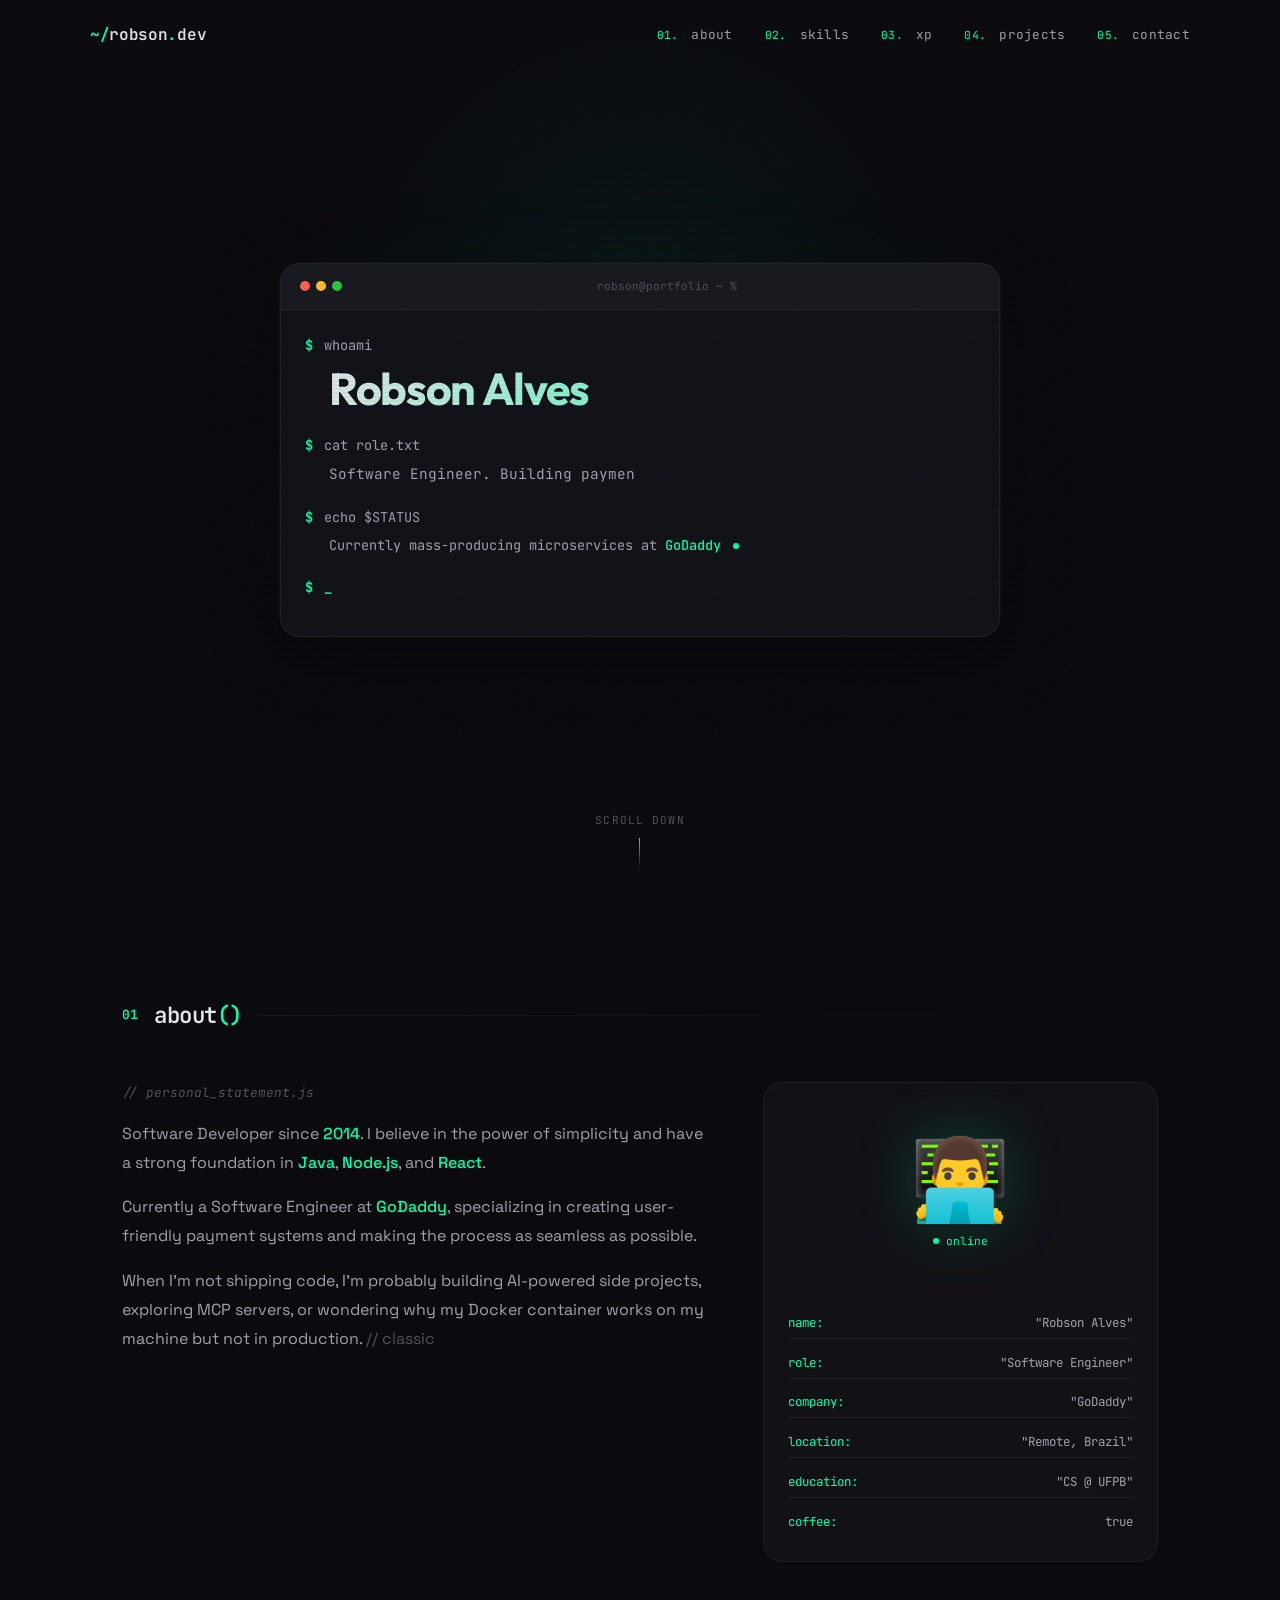
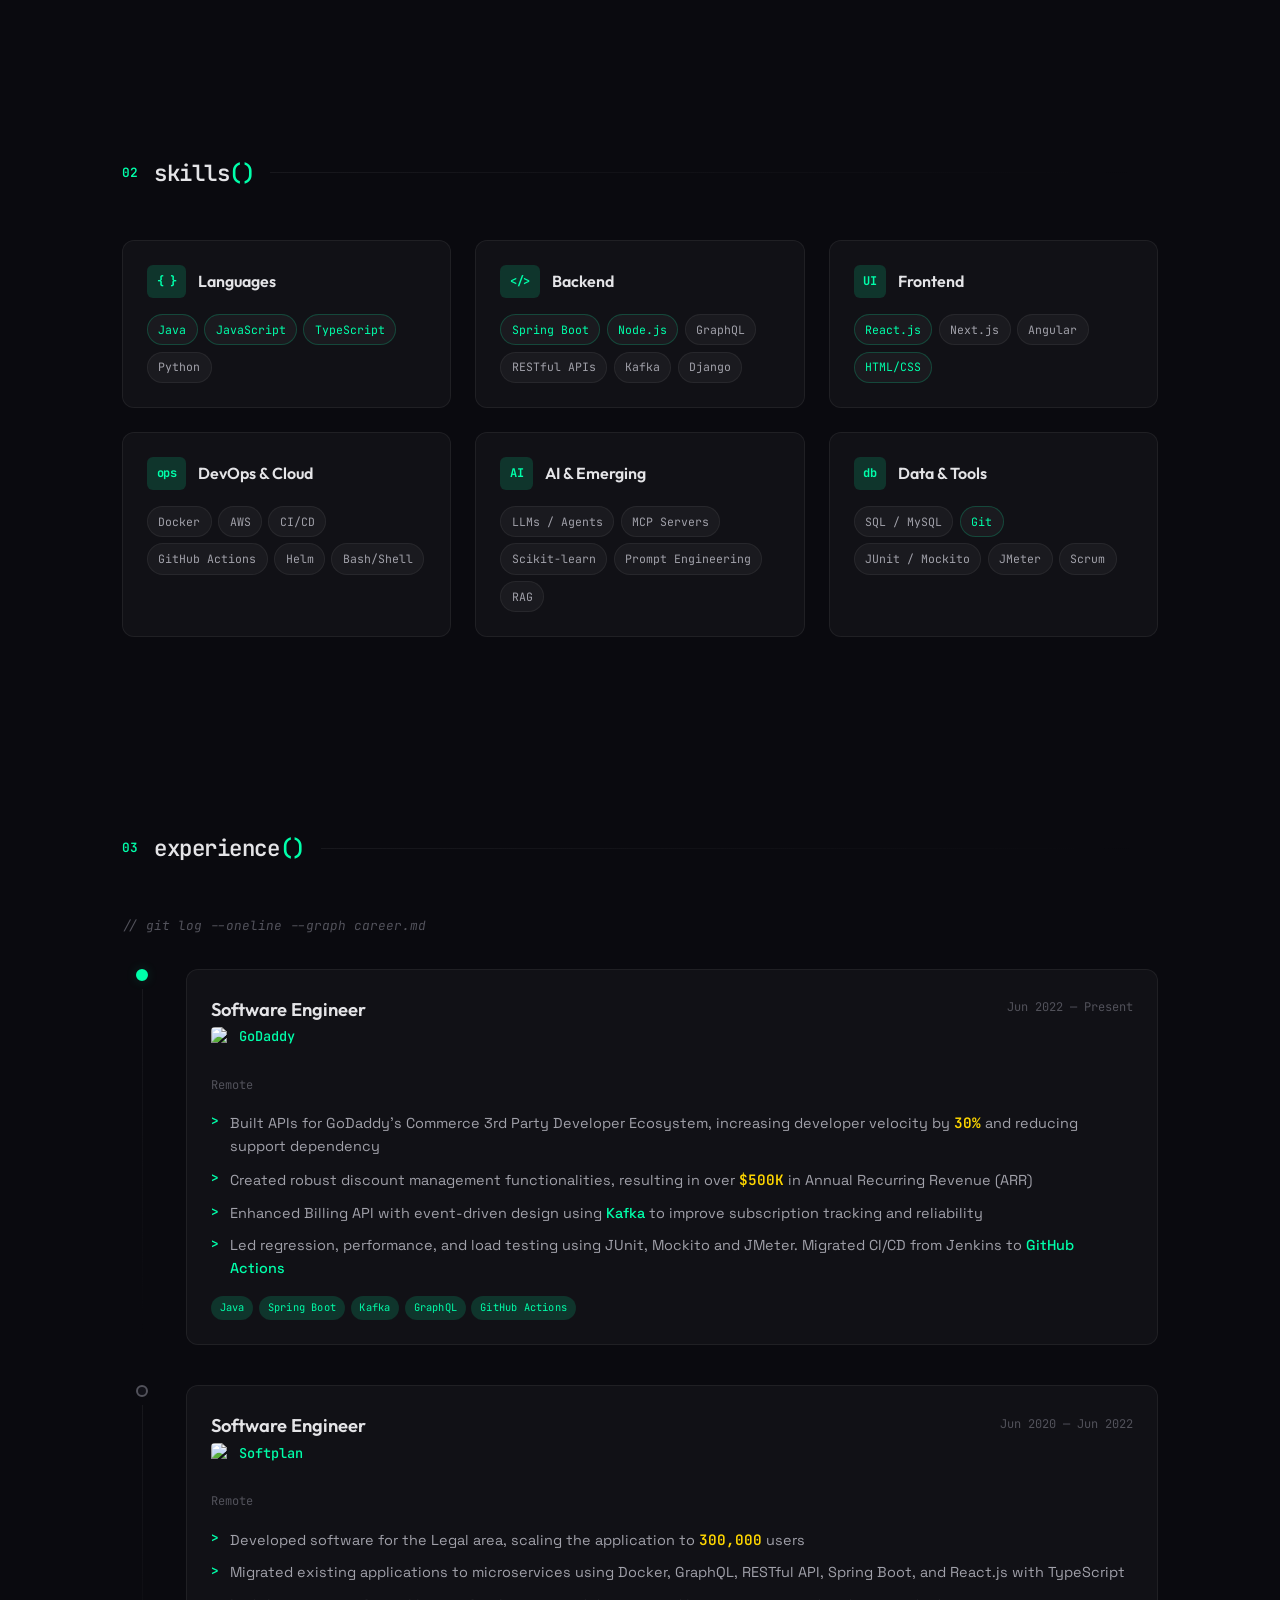
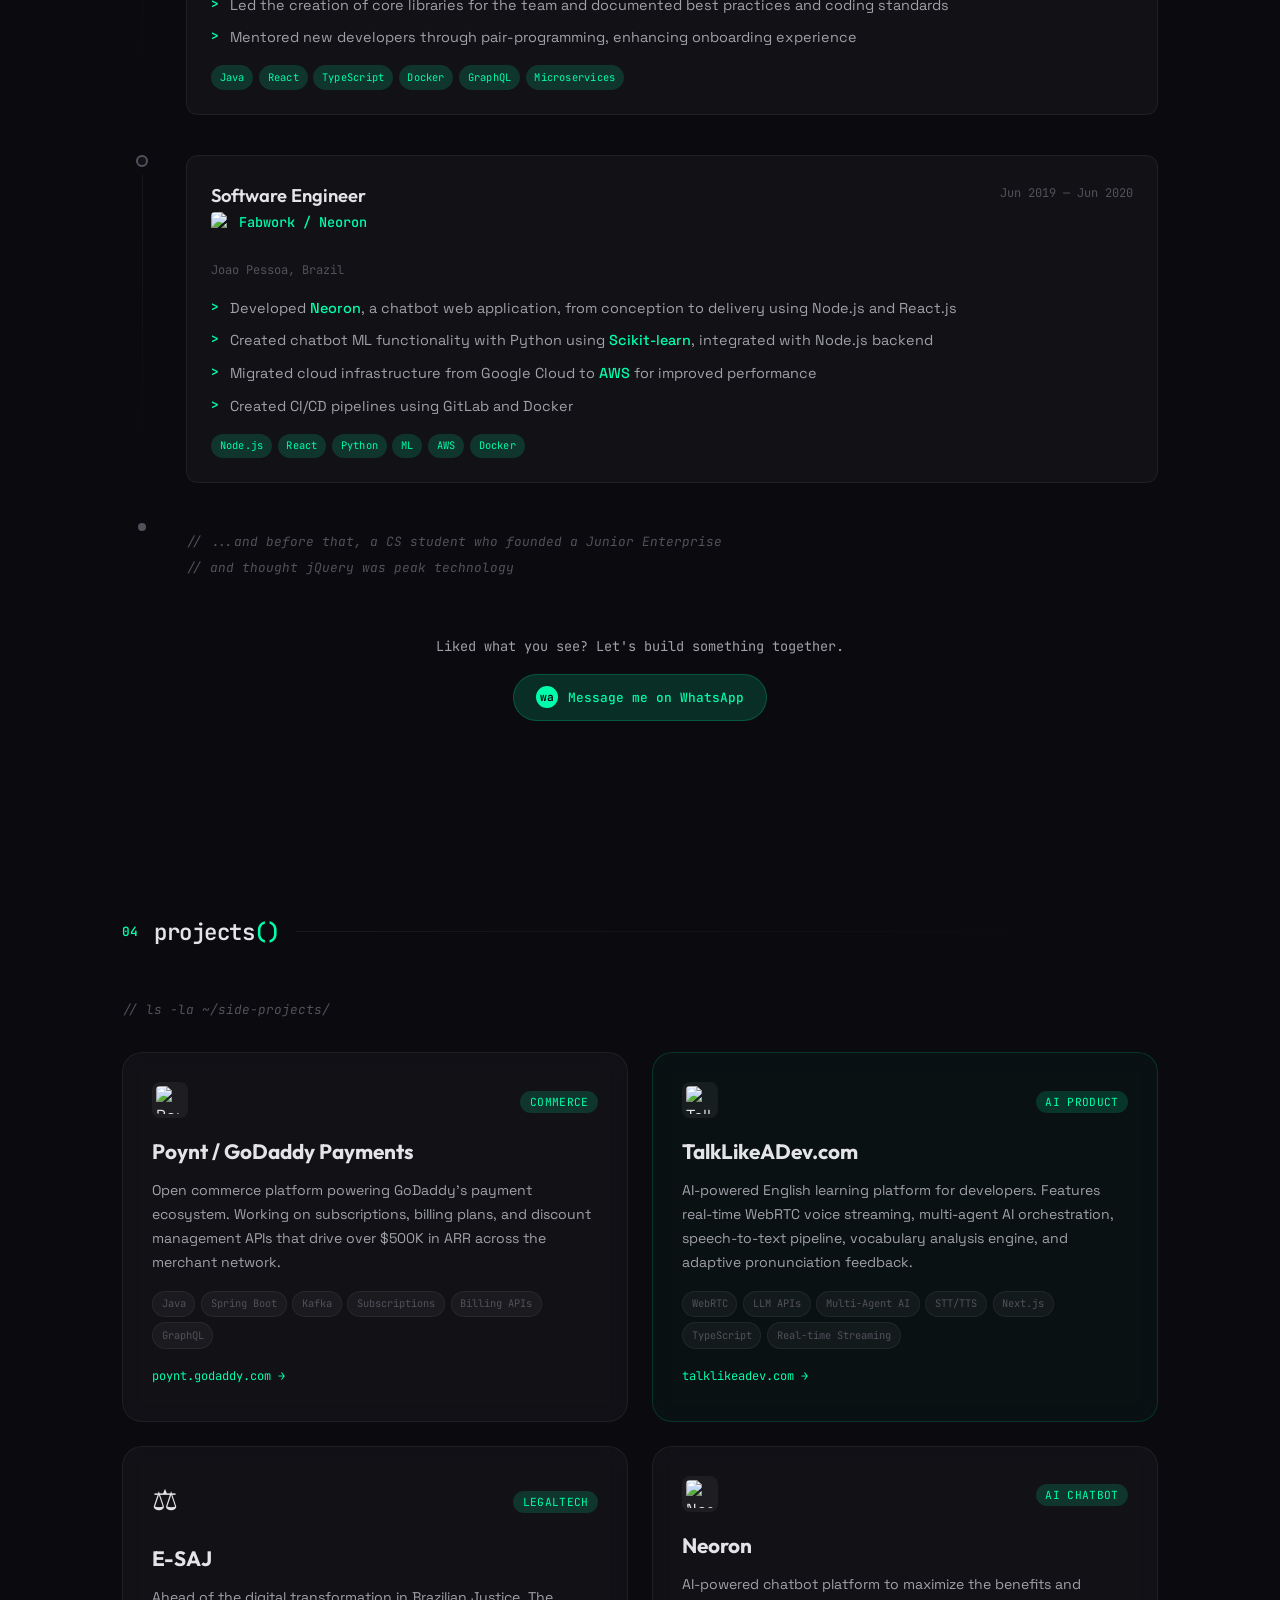
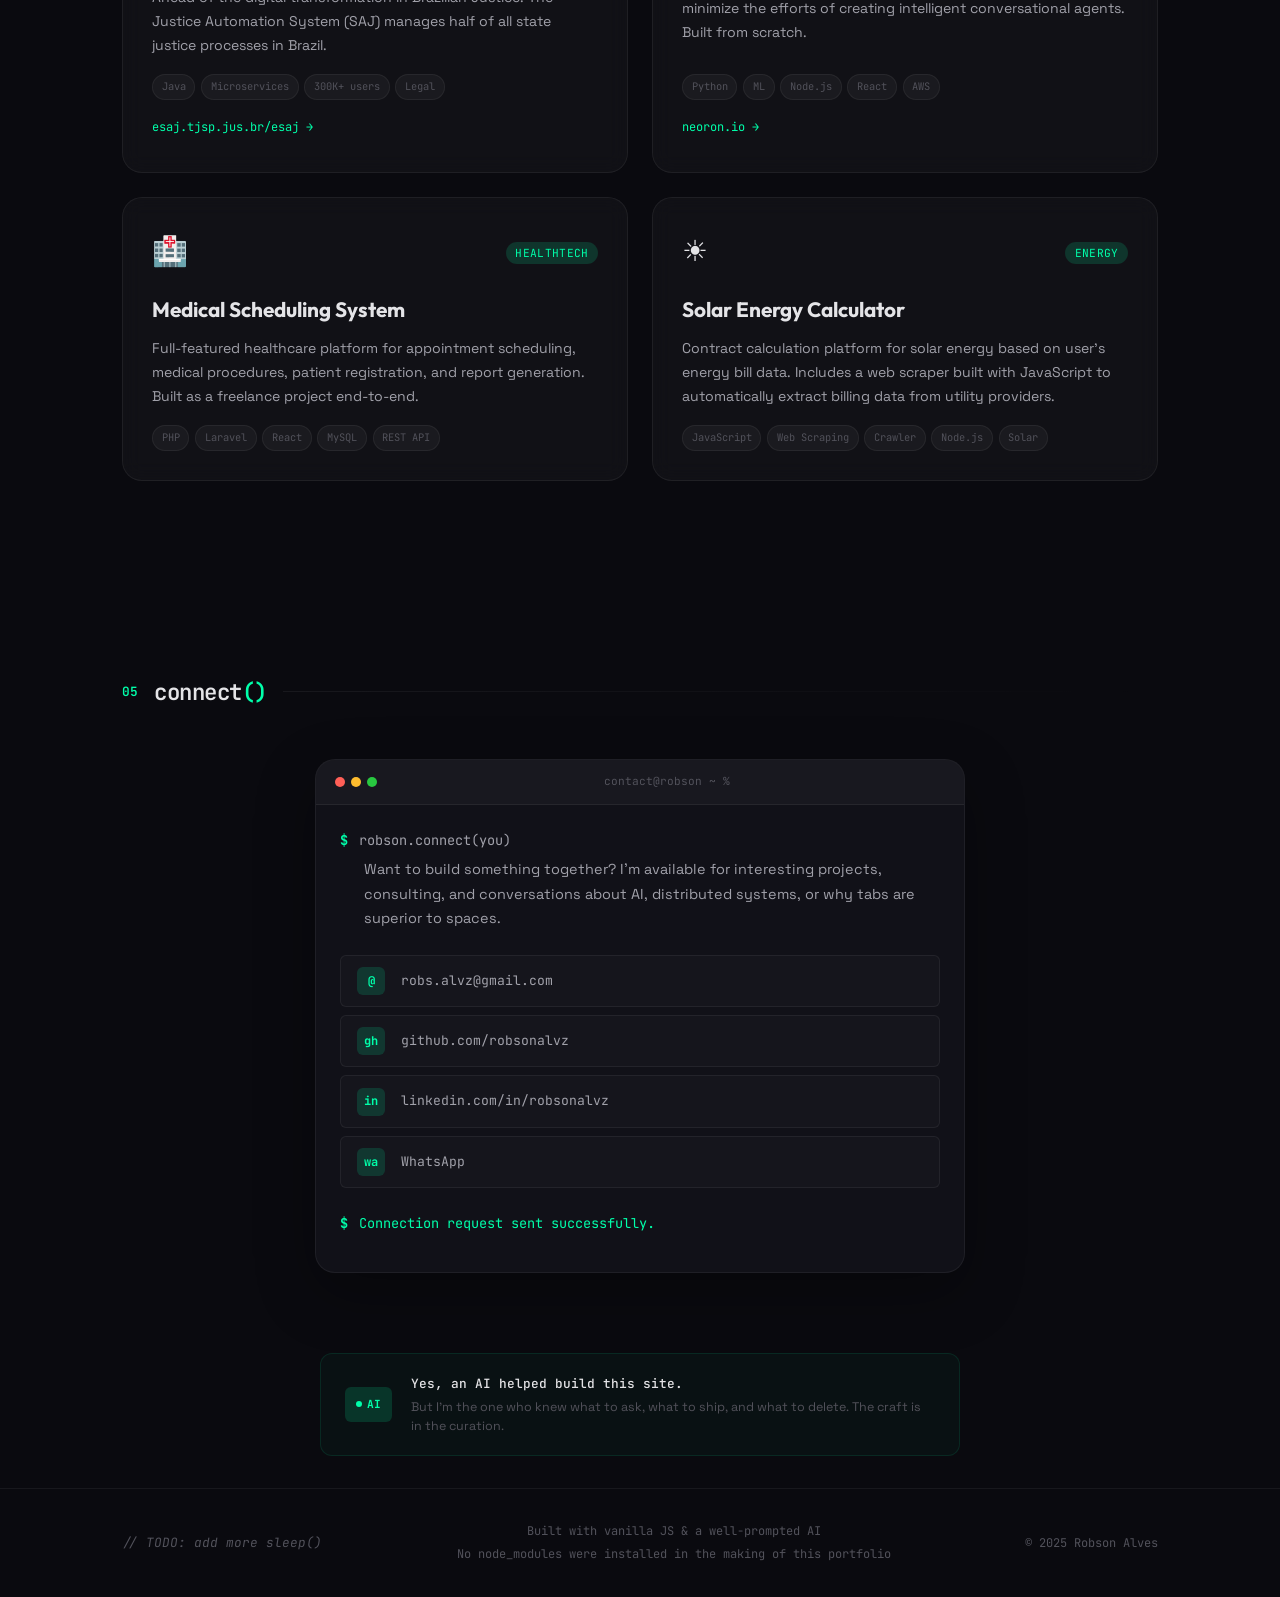
==== index.html @ 3c5d2b81 "upgrade resume" ====
<!DOCTYPE html>
<html lang="en">
<head>
    <meta charset="UTF-8">
    <meta name="viewport" content="width=device-width, initial-scale=1.0">
    <title>Robson Alves — Software Engineer</title>
    <meta name="description" content="Software Engineer at GoDaddy. Building payment systems, breaking monoliths, and mass-producing microservices since 2014.">
    <link rel="shortcut icon" href="images/favico/apple-icon-180x180.png">
    <link rel="preconnect" href="https://fonts.googleapis.com">
    <link rel="preconnect" href="https://fonts.gstatic.com" crossorigin>
    <link href="https://fonts.googleapis.com/css2?family=JetBrains+Mono:wght@300;400;500;600;700&family=Space+Grotesk:wght@300;400;500;600;700&family=Outfit:wght@300;400;500;600;700&display=swap" rel="stylesheet">
    <link rel="stylesheet" href="css/style.css">
</head>
<body>
    <!-- Scanline overlay -->
    <div class="scanline"></div>

    <!-- Noise texture -->
    <div class="noise"></div>

    <!-- Navigation -->
    <nav class="nav" id="nav">
        <div class="nav-inner">
            <a href="#" class="nav-logo">
                <span class="prompt">~/</span>robson<span class="accent">.</span>dev
            </a>
            <div class="nav-links">
                <a href="#about" class="nav-link scroll-to"><span class="prompt">01.</span> about</a>
                <a href="#skills" class="nav-link scroll-to"><span class="prompt">02.</span> skills</a>
                <a href="#experience" class="nav-link scroll-to"><span class="prompt">03.</span> xp</a>
                <a href="#projects" class="nav-link scroll-to"><span class="prompt">04.</span> projects</a>
                <a href="#contact" class="nav-link scroll-to"><span class="prompt">05.</span> contact</a>
            </div>
            <button class="nav-toggle" id="navToggle" aria-label="Toggle menu">
                <span></span><span></span><span></span>
            </button>
        </div>
    </nav>

    <!-- Mobile menu -->
    <div class="mobile-menu" id="mobileMenu">
        <a href="#about" class="mobile-link scroll-to"><span class="prompt">01.</span> about</a>
        <a href="#skills" class="mobile-link scroll-to"><span class="prompt">02.</span> skills</a>
        <a href="#experience" class="mobile-link scroll-to"><span class="prompt">03.</span> xp</a>
        <a href="#projects" class="mobile-link scroll-to"><span class="prompt">04.</span> projects</a>
        <a href="#contact" class="mobile-link scroll-to"><span class="prompt">05.</span> contact</a>
    </div>

    <!-- Hero Section -->
    <section class="hero" id="hero">
        <div class="hero-terminal">
            <div class="terminal-bar">
                <div class="terminal-dots">
                    <span class="dot red"></span>
                    <span class="dot yellow"></span>
                    <span class="dot green"></span>
                </div>
                <span class="terminal-title">robson@portfolio ~ %</span>
            </div>
            <div class="terminal-body">
                <div class="terminal-line">
                    <span class="prompt-symbol">$</span>
                    <span class="command">whoami</span>
                </div>
                <div class="terminal-output hero-name">
                    <h1>Robson Alves</h1>
                </div>
                <div class="terminal-line">
                    <span class="prompt-symbol">$</span>
                    <span class="command">cat role.txt</span>
                </div>
                <div class="terminal-output">
                    <p class="hero-role" id="typingTarget"></p>
                </div>
                <div class="terminal-line fade-in-delayed">
                    <span class="prompt-symbol">$</span>
                    <span class="command">echo $STATUS</span>
                </div>
                <div class="terminal-output fade-in-delayed-2">
                    <p class="hero-status">Currently mass-producing microservices at <span class="highlight">GoDaddy</span> <span class="blink-dot"></span></p>
                </div>
                <div class="terminal-line fade-in-delayed-3">
                    <span class="prompt-symbol">$</span>
                    <span class="cursor" id="cursor">_</span>
                </div>
            </div>
        </div>
        <div class="hero-scroll">
            <span>scroll down</span>
            <div class="scroll-arrow"></div>
        </div>
    </section>

    <!-- About Section -->
    <section class="section" id="about">
        <div class="container">
            <div class="section-header reveal">
                <span class="section-number">01</span>
                <h2 class="section-title">about<span class="accent">()</span></h2>
                <div class="section-line"></div>
            </div>
            <div class="about-grid">
                <div class="about-text reveal">
                    <div class="code-comment">// personal_statement.js</div>
                    <p>
                        Software Developer since <span class="highlight">2014</span>. I believe in the power of simplicity
                        and have a strong foundation in <span class="highlight">Java</span>, <span class="highlight">Node.js</span>,
                        and <span class="highlight">React</span>.
                    </p>
                    <p>
                        Currently a Software Engineer at <span class="highlight">GoDaddy</span>, specializing in creating
                        user-friendly payment systems and making the process as seamless as possible.
                    </p>
                    <p>
                        When I'm not shipping code, I'm probably building AI-powered side projects,
                        exploring MCP servers, or wondering why my Docker container works on my machine
                        but not in production. <span class="muted">// classic</span>
                    </p>
                </div>
                <div class="about-card reveal">
                    <div class="card-glass">
                        <div class="about-avatar">
                            <span class="avatar-emoji">&#x1F468;&#x200D;&#x1F4BB;</span>
                            <span class="avatar-status">online</span>
                        </div>
                        <div class="about-info">
                            <div class="info-row">
                                <span class="info-key">name:</span>
                                <span class="info-value">"Robson Alves"</span>
                            </div>
                            <div class="info-row">
                                <span class="info-key">role:</span>
                                <span class="info-value">"Software Engineer"</span>
                            </div>
                            <div class="info-row">
                                <span class="info-key">company:</span>
                                <span class="info-value">"GoDaddy"</span>
                            </div>
                            <div class="info-row">
                                <span class="info-key">location:</span>
                                <span class="info-value">"Remote, Brazil"</span>
                            </div>
                            <div class="info-row">
                                <span class="info-key">education:</span>
                                <span class="info-value">"CS @ UFPB"</span>
                            </div>
                            <div class="info-row">
                                <span class="info-key">coffee:</span>
                                <span class="info-value">true</span>
                            </div>
                        </div>
                    </div>
                </div>
            </div>
        </div>
    </section>

    <!-- Skills Section -->
    <section class="section" id="skills">
        <div class="container">
            <div class="section-header reveal">
                <span class="section-number">02</span>
                <h2 class="section-title">skills<span class="accent">()</span></h2>
                <div class="section-line"></div>
            </div>
            <div class="skills-grid">
                <div class="skill-category reveal">
                    <div class="skill-category-header">
                        <span class="skill-icon">{ }</span>
                        <h3>Languages</h3>
                    </div>
                    <div class="skill-tags">
                        <span class="skill-tag" data-level="expert">Java</span>
                        <span class="skill-tag" data-level="expert">JavaScript</span>
                        <span class="skill-tag" data-level="expert">TypeScript</span>
                        <span class="skill-tag" data-level="advanced">Python</span>
                    </div>
                </div>
                <div class="skill-category reveal">
                    <div class="skill-category-header">
                        <span class="skill-icon">&lt;/&gt;</span>
                        <h3>Backend</h3>
                    </div>
                    <div class="skill-tags">
                        <span class="skill-tag" data-level="expert">Spring Boot</span>
                        <span class="skill-tag" data-level="expert">Node.js</span>
                        <span class="skill-tag" data-level="advanced">GraphQL</span>
                        <span class="skill-tag" data-level="advanced">RESTful APIs</span>
                        <span class="skill-tag" data-level="advanced">Kafka</span>
                        <span class="skill-tag" data-level="intermediate">Django</span>
                    </div>
                </div>
                <div class="skill-category reveal">
                    <div class="skill-category-header">
                        <span class="skill-icon">UI</span>
                        <h3>Frontend</h3>
                    </div>
                    <div class="skill-tags">
                        <span class="skill-tag" data-level="expert">React.js</span>
                        <span class="skill-tag" data-level="advanced">Next.js</span>
                        <span class="skill-tag" data-level="advanced">Angular</span>
                        <span class="skill-tag" data-level="expert">HTML/CSS</span>
                    </div>
                </div>
                <div class="skill-category reveal">
                    <div class="skill-category-header">
                        <span class="skill-icon">ops</span>
                        <h3>DevOps & Cloud</h3>
                    </div>
                    <div class="skill-tags">
                        <span class="skill-tag" data-level="advanced">Docker</span>
                        <span class="skill-tag" data-level="advanced">AWS</span>
                        <span class="skill-tag" data-level="advanced">CI/CD</span>
                        <span class="skill-tag" data-level="advanced">GitHub Actions</span>
                        <span class="skill-tag" data-level="intermediate">Helm</span>
                        <span class="skill-tag" data-level="advanced">Bash/Shell</span>
                    </div>
                </div>
                <div class="skill-category reveal">
                    <div class="skill-category-header">
                        <span class="skill-icon">AI</span>
                        <h3>AI & Emerging</h3>
                    </div>
                    <div class="skill-tags">
                        <span class="skill-tag" data-level="advanced">LLMs / Agents</span>
                        <span class="skill-tag" data-level="advanced">MCP Servers</span>
                        <span class="skill-tag" data-level="intermediate">Scikit-learn</span>
                        <span class="skill-tag" data-level="advanced">Prompt Engineering</span>
                        <span class="skill-tag" data-level="intermediate">RAG</span>
                    </div>
                </div>
                <div class="skill-category reveal">
                    <div class="skill-category-header">
                        <span class="skill-icon">db</span>
                        <h3>Data & Tools</h3>
                    </div>
                    <div class="skill-tags">
                        <span class="skill-tag" data-level="advanced">SQL / MySQL</span>
                        <span class="skill-tag" data-level="expert">Git</span>
                        <span class="skill-tag" data-level="advanced">JUnit / Mockito</span>
                        <span class="skill-tag" data-level="intermediate">JMeter</span>
                        <span class="skill-tag" data-level="advanced">Scrum</span>
                    </div>
                </div>
            </div>
        </div>
    </section>

    <!-- Experience Section -->
    <section class="section" id="experience">
        <div class="container">
            <div class="section-header reveal">
                <span class="section-number">03</span>
                <h2 class="section-title">experience<span class="accent">()</span></h2>
                <div class="section-line"></div>
            </div>
            <div class="code-comment reveal" style="margin-bottom: 2rem;">// git log --oneline --graph career.md</div>

            <div class="timeline">
                <!-- GoDaddy -->
                <div class="timeline-item reveal">
                    <div class="timeline-marker">
                        <div class="timeline-dot active"></div>
                        <div class="timeline-line"></div>
                    </div>
                    <div class="timeline-content">
                        <div class="timeline-header">
                            <div>
                                <h3 class="timeline-role">Software Engineer</h3>
                                <a href="https://www.godaddy.com" target="_blank" rel="noopener" class="timeline-company-link">
                                    <img src="https://www.google.com/s2/favicons?domain=godaddy.com&sz=32" alt="GoDaddy" class="company-logo">
                                    <span class="timeline-company">GoDaddy</span>
                                </a>
                            </div>
                            <span class="timeline-date">Jun 2022 — Present</span>
                        </div>
                        <span class="timeline-location">Remote</span>
                        <ul class="timeline-details">
                            <li>Built APIs for GoDaddy's Commerce 3rd Party Developer Ecosystem, increasing developer velocity by <span class="metric">30%</span> and reducing support dependency</li>
                            <li>Created robust discount management functionalities, resulting in over <span class="metric">$500K</span> in Annual Recurring Revenue (ARR)</li>
                            <li>Enhanced Billing API with event-driven design using <span class="highlight">Kafka</span> to improve subscription tracking and reliability</li>
                            <li>Led regression, performance, and load testing using JUnit, Mockito and JMeter. Migrated CI/CD from Jenkins to <span class="highlight">GitHub Actions</span></li>
                        </ul>
                        <div class="timeline-tags">
                            <span>Java</span><span>Spring Boot</span><span>Kafka</span><span>GraphQL</span><span>GitHub Actions</span>
                        </div>
                    </div>
                </div>

                <!-- Softplan -->
                <div class="timeline-item reveal">
                    <div class="timeline-marker">
                        <div class="timeline-dot"></div>
                        <div class="timeline-line"></div>
                    </div>
                    <div class="timeline-content">
                        <div class="timeline-header">
                            <div>
                                <h3 class="timeline-role">Software Engineer</h3>
                                <a href="https://www.softplan.com.br" target="_blank" rel="noopener" class="timeline-company-link">
                                    <img src="https://www.google.com/s2/favicons?domain=softplan.com.br&sz=32" alt="Softplan" class="company-logo">
                                    <span class="timeline-company">Softplan</span>
                                </a>
                            </div>
                            <span class="timeline-date">Jun 2020 — Jun 2022</span>
                        </div>
                        <span class="timeline-location">Remote</span>
                        <ul class="timeline-details">
                            <li>Developed software for the Legal area, scaling the application to <span class="metric">300,000</span> users</li>
                            <li>Migrated existing applications to microservices using Docker, GraphQL, RESTful API, Spring Boot, and React.js with TypeScript</li>
                            <li>Led the creation of core libraries for the team and documented best practices and coding standards</li>
                            <li>Mentored new developers through pair-programming, enhancing onboarding experience</li>
                        </ul>
                        <div class="timeline-tags">
                            <span>Java</span><span>React</span><span>TypeScript</span><span>Docker</span><span>GraphQL</span><span>Microservices</span>
                        </div>
                    </div>
                </div>

                <!-- Neoron -->
                <div class="timeline-item reveal">
                    <div class="timeline-marker">
                        <div class="timeline-dot"></div>
                        <div class="timeline-line"></div>
                    </div>
                    <div class="timeline-content">
                        <div class="timeline-header">
                            <div>
                                <h3 class="timeline-role">Software Engineer</h3>
                                <a href="https://neoron.io" target="_blank" rel="noopener" class="timeline-company-link">
                                    <img src="https://www.google.com/s2/favicons?domain=neoron.io&sz=32" alt="Neoron" class="company-logo">
                                    <span class="timeline-company">Fabwork / Neoron</span>
                                </a>
                            </div>
                            <span class="timeline-date">Jun 2019 — Jun 2020</span>
                        </div>
                        <span class="timeline-location">Joao Pessoa, Brazil</span>
                        <ul class="timeline-details">
                            <li>Developed <span class="highlight">Neoron</span>, a chatbot web application, from conception to delivery using Node.js and React.js</li>
                            <li>Created chatbot ML functionality with Python using <span class="highlight">Scikit-learn</span>, integrated with Node.js backend</li>
                            <li>Migrated cloud infrastructure from Google Cloud to <span class="highlight">AWS</span> for improved performance</li>
                            <li>Created CI/CD pipelines using GitLab and Docker</li>
                        </ul>
                        <div class="timeline-tags">
                            <span>Node.js</span><span>React</span><span>Python</span><span>ML</span><span>AWS</span><span>Docker</span>
                        </div>
                    </div>
                </div>

                <!-- End of log -->
                <div class="timeline-item reveal">
                    <div class="timeline-marker">
                        <div class="timeline-dot end"></div>
                    </div>
                    <div class="timeline-content timeline-end">
                        <span class="code-comment">// ...and before that, a CS student who founded a Junior Enterprise</span>
                        <span class="code-comment">// and thought jQuery was peak technology</span>
                    </div>
                </div>
            </div>

            <div class="experience-cta reveal">
                <p>Liked what you see? Let's build something together.</p>
                <a href="https://api.whatsapp.com/send?phone=5574999545622" target="_blank" rel="noopener" class="cta-button">
                    <span class="cta-icon">wa</span>
                    Message me on WhatsApp
                </a>
            </div>
        </div>
    </section>

    <!-- Projects Section -->
    <section class="section" id="projects">
        <div class="container">
            <div class="section-header reveal">
                <span class="section-number">04</span>
                <h2 class="section-title">projects<span class="accent">()</span></h2>
                <div class="section-line"></div>
            </div>
            <div class="code-comment reveal" style="margin-bottom: 2rem;">// ls -la ~/side-projects/</div>

            <div class="projects-grid">
                <div class="project-card reveal">
                    <div class="card-glass">
                        <div class="project-header">
                            <img src="https://www.google.com/s2/favicons?domain=godaddy.com&sz=64" alt="Poynt" class="project-logo">
                            <div class="project-links">
                                <span class="project-type">Commerce</span>
                            </div>
                        </div>
                        <h3 class="project-name">Poynt / GoDaddy Payments</h3>
                        <p class="project-desc">Open commerce platform powering GoDaddy's payment ecosystem. Working on subscriptions, billing plans, and discount management APIs that drive over $500K in ARR across the merchant network.</p>
                        <div class="project-tags">
                            <span>Java</span><span>Spring Boot</span><span>Kafka</span><span>Subscriptions</span><span>Billing APIs</span><span>GraphQL</span>
                        </div>
                        <a href="https://poynt.godaddy.com" target="_blank" rel="noopener" class="project-link-ext">poynt.godaddy.com &rarr;</a>
                    </div>
                </div>

                <div class="project-card featured reveal">
                    <div class="card-glass">
                        <div class="project-header">
                            <img src="https://www.google.com/s2/favicons?domain=talklikeadev.com&sz=64" alt="TalkLikeADev" class="project-logo">
                            <div class="project-links">
                                <span class="project-type">AI Product</span>
                            </div>
                        </div>
                        <h3 class="project-name">TalkLikeADev.com</h3>
                        <p class="project-desc">AI-powered English learning platform for developers. Features real-time WebRTC voice streaming, multi-agent AI orchestration, speech-to-text pipeline, vocabulary analysis engine, and adaptive pronunciation feedback.</p>
                        <div class="project-tags">
                            <span>WebRTC</span><span>LLM APIs</span><span>Multi-Agent AI</span><span>STT/TTS</span><span>Next.js</span><span>TypeScript</span><span>Real-time Streaming</span>
                        </div>
                        <a href="https://talklikeadev.com" target="_blank" rel="noopener" class="project-link-ext">talklikeadev.com &rarr;</a>
                    </div>
                </div>

                <div class="project-card reveal">
                    <div class="card-glass">
                        <div class="project-header">
                            <span class="project-icon">&#x2696;</span>
                            <div class="project-links">
                                <span class="project-type">LegalTech</span>
                            </div>
                        </div>
                        <h3 class="project-name">E-SAJ</h3>
                        <p class="project-desc">Ahead of the digital transformation in Brazilian Justice. The Justice Automation System (SAJ) manages half of all state justice processes in Brazil.</p>
                        <div class="project-tags">
                            <span>Java</span><span>Microservices</span><span>300K+ users</span><span>Legal</span>
                        </div>
                        <a href="https://esaj.tjsp.jus.br/esaj" target="_blank" rel="noopener" class="project-link-ext">esaj.tjsp.jus.br/esaj &rarr;</a>
                    </div>
                </div>

                <div class="project-card reveal">
                    <div class="card-glass">
                        <div class="project-header">
                            <img src="https://www.google.com/s2/favicons?domain=neoron.io&sz=64" alt="Neoron" class="project-logo">
                            <div class="project-links">
                                <span class="project-type">AI Chatbot</span>
                            </div>
                        </div>
                        <h3 class="project-name">Neoron</h3>
                        <p class="project-desc">AI-powered chatbot platform to maximize the benefits and minimize the efforts of creating intelligent conversational agents. Built from scratch.</p>
                        <div class="project-tags">
                            <span>Python</span><span>ML</span><span>Node.js</span><span>React</span><span>AWS</span>
                        </div>
                        <a href="https://neoron.io" target="_blank" rel="noopener" class="project-link-ext">neoron.io &rarr;</a>
                    </div>
                </div>

                <div class="project-card reveal">
                    <div class="card-glass">
                        <div class="project-header">
                            <span class="project-icon">&#x1F3E5;</span>
                            <div class="project-links">
                                <span class="project-type">HealthTech</span>
                            </div>
                        </div>
                        <h3 class="project-name">Medical Scheduling System</h3>
                        <p class="project-desc">Full-featured healthcare platform for appointment scheduling, medical procedures, patient registration, and report generation. Built as a freelance project end-to-end.</p>
                        <div class="project-tags">
                            <span>PHP</span><span>Laravel</span><span>React</span><span>MySQL</span><span>REST API</span>
                        </div>
                    </div>
                </div>

                <div class="project-card reveal">
                    <div class="card-glass">
                        <div class="project-header">
                            <span class="project-icon">&#x2600;</span>
                            <div class="project-links">
                                <span class="project-type">Energy</span>
                            </div>
                        </div>
                        <h3 class="project-name">Solar Energy Calculator</h3>
                        <p class="project-desc">Contract calculation platform for solar energy based on user's energy bill data. Includes a web scraper built with JavaScript to automatically extract billing data from utility providers.</p>
                        <div class="project-tags">
                            <span>JavaScript</span><span>Web Scraping</span><span>Crawler</span><span>Node.js</span><span>Solar</span>
                        </div>
                    </div>
                </div>
            </div>
        </div>
    </section>

    <!-- Contact Section -->
    <section class="section section-contact" id="contact">
        <div class="container">
            <div class="section-header reveal">
                <span class="section-number">05</span>
                <h2 class="section-title">connect<span class="accent">()</span></h2>
                <div class="section-line"></div>
            </div>
            <div class="contact-terminal reveal">
                <div class="terminal-bar">
                    <div class="terminal-dots">
                        <span class="dot red"></span>
                        <span class="dot yellow"></span>
                        <span class="dot green"></span>
                    </div>
                    <span class="terminal-title">contact@robson ~ %</span>
                </div>
                <div class="terminal-body contact-body">
                    <div class="terminal-line">
                        <span class="prompt-symbol">$</span>
                        <span class="command">robson.connect(you)</span>
                    </div>
                    <div class="terminal-output">
                        <p class="contact-intro">Want to build something together? I'm available for interesting projects, consulting, and conversations about AI, distributed systems, or why tabs are superior to spaces.</p>
                    </div>
                    <div class="contact-links">
                        <a href="mailto:robs.alvz@gmail.com" class="contact-link">
                            <span class="contact-link-icon">@</span>
                            <span class="contact-link-label">robs.alvz@gmail.com</span>
                        </a>
                        <a href="https://github.com/robsonalvz" target="_blank" rel="noopener" class="contact-link">
                            <span class="contact-link-icon">gh</span>
                            <span class="contact-link-label">github.com/robsonalvz</span>
                        </a>
                        <a href="https://www.linkedin.com/in/robsonalvz/" target="_blank" rel="noopener" class="contact-link">
                            <span class="contact-link-icon">in</span>
                            <span class="contact-link-label">linkedin.com/in/robsonalvz</span>
                        </a>
                        <a href="https://api.whatsapp.com/send?phone=5574999545622" target="_blank" rel="noopener" class="contact-link">
                            <span class="contact-link-icon">wa</span>
                            <span class="contact-link-label">WhatsApp</span>
                        </a>
                    </div>
                    <div class="terminal-line" style="margin-top: 1.5rem;">
                        <span class="prompt-symbol">$</span>
                        <span class="command output-success">Connection request sent successfully.</span>
                    </div>
                </div>
            </div>
        </div>
    </section>

    <!-- AI Badge -->
    <div class="ai-badge reveal">
        <div class="container">
            <div class="ai-badge-content">
                <div class="ai-badge-icon">
                    <span class="ai-pulse"></span>
                    AI
                </div>
                <div class="ai-badge-text">
                    <span class="ai-badge-title">Yes, an AI helped build this site.</span>
                    <span class="ai-badge-sub">But I'm the one who knew what to ask, what to ship, and what to delete. The craft is in the curation.</span>
                </div>
            </div>
        </div>
    </div>

    <!-- Footer -->
    <footer class="footer">
        <div class="container">
            <div class="footer-content">
                <div class="footer-left">
                    <span class="code-comment">// TODO: add more sleep()</span>
                </div>
                <div class="footer-center">
                    <span>Built with vanilla JS & a well-prompted AI</span>
                    <span class="muted">No node_modules were installed in the making of this portfolio</span>
                </div>
                <div class="footer-right">
                    <span class="muted">&copy; 2025 Robson Alves</span>
                </div>
            </div>
        </div>
    </footer>

    <script src="js/main.js"></script>
</body>
</html>
---- css/style.css ----
/* ============================================
   ROBSON ALVES — Terminal AI Portfolio
   Zero dependencies. Pure CSS. Maximum vibes.
   ============================================ */

/* --- Custom Properties --- */
:root {
    --bg-primary: #0a0a0f;
    --bg-secondary: #111118;
    --bg-card: rgba(17, 17, 24, 0.7);
    --bg-glass: rgba(255, 255, 255, 0.03);
    --border-subtle: rgba(255, 255, 255, 0.06);
    --border-glow: rgba(0, 255, 170, 0.15);

    --text-primary: #e4e4e7;
    --text-secondary: #a1a1aa;
    --text-muted: #52525b;

    --accent: #00ffaa;
    --accent-dim: rgba(0, 255, 170, 0.15);
    --accent-secondary: #00d4ff;
    --accent-warm: #ff6b35;
    --metric: #ffd700;

    --font-mono: 'JetBrains Mono', 'Fira Code', 'Cascadia Code', monospace;
    --font-display: 'Outfit', 'Space Grotesk', sans-serif;
    --font-body: 'Space Grotesk', sans-serif;

    --radius-sm: 6px;
    --radius-md: 12px;
    --radius-lg: 20px;

    --transition-fast: 150ms cubic-bezier(0.4, 0, 0.2, 1);
    --transition-smooth: 300ms cubic-bezier(0.4, 0, 0.2, 1);
    --transition-spring: 500ms cubic-bezier(0.34, 1.56, 0.64, 1);
}

/* --- Reset & Base --- */
*,
*::before,
*::after {
    margin: 0;
    padding: 0;
    box-sizing: border-box;
}

html {
    scroll-behavior: smooth;
    scroll-padding-top: 80px;
    font-size: 16px;
}

body {
    font-family: var(--font-body);
    background-color: var(--bg-primary);
    color: var(--text-primary);
    line-height: 1.7;
    overflow-x: hidden;
    -webkit-font-smoothing: antialiased;
    -moz-osx-font-smoothing: grayscale;
}

::selection {
    background: var(--accent);
    color: var(--bg-primary);
}

/* --- Overlays --- */
.scanline {
    position: fixed;
    top: 0;
    left: 0;
    width: 100%;
    height: 100%;
    pointer-events: none;
    z-index: 9999;
    background: repeating-linear-gradient(
        0deg,
        transparent,
        transparent 2px,
        rgba(0, 0, 0, 0.03) 2px,
        rgba(0, 0, 0, 0.03) 4px
    );
}

.noise {
    position: fixed;
    top: 0;
    left: 0;
    width: 100%;
    height: 100%;
    pointer-events: none;
    z-index: 9998;
    opacity: 0.025;
    background-image: url("data:image/svg+xml,%3Csvg viewBox='0 0 256 256' xmlns='http://www.w3.org/2000/svg'%3E%3Cfilter id='noise'%3E%3CfeTurbulence type='fractalNoise' baseFrequency='0.9' numOctaves='4' stitchTiles='stitch'/%3E%3C/filter%3E%3Crect width='100%25' height='100%25' filter='url(%23noise)'/%3E%3C/svg%3E");
    background-repeat: repeat;
    background-size: 256px 256px;
}

/* --- Container --- */
.container {
    max-width: 1100px;
    margin: 0 auto;
    padding: 0 2rem;
}

/* --- Navigation --- */
.nav {
    position: fixed;
    top: 0;
    left: 0;
    right: 0;
    z-index: 1000;
    padding: 0 2rem;
    transition: var(--transition-smooth);
    background: transparent;
}

.nav.scrolled {
    background: rgba(10, 10, 15, 0.85);
    backdrop-filter: blur(20px);
    -webkit-backdrop-filter: blur(20px);
    border-bottom: 1px solid var(--border-subtle);
}

.nav-inner {
    max-width: 1100px;
    margin: 0 auto;
    display: flex;
    align-items: center;
    justify-content: space-between;
    height: 70px;
}

.nav-logo {
    font-family: var(--font-mono);
    font-size: 1rem;
    font-weight: 600;
    color: var(--text-primary);
    text-decoration: none;
    letter-spacing: -0.02em;
}

.nav-logo .prompt {
    color: var(--accent);
}

.nav-links {
    display: flex;
    gap: 2rem;
}

.nav-link {
    font-family: var(--font-mono);
    font-size: 0.8rem;
    color: var(--text-secondary);
    text-decoration: none;
    transition: var(--transition-fast);
    letter-spacing: 0.02em;
}

.nav-link:hover {
    color: var(--accent);
}

.nav-link .prompt {
    color: var(--accent);
    margin-right: 0.3rem;
    font-size: 0.7rem;
}

.nav-toggle {
    display: none;
    flex-direction: column;
    gap: 5px;
    background: none;
    border: none;
    cursor: pointer;
    padding: 5px;
}

.nav-toggle span {
    display: block;
    width: 22px;
    height: 2px;
    background: var(--text-primary);
    transition: var(--transition-smooth);
    border-radius: 2px;
}

.nav-toggle.active span:nth-child(1) {
    transform: rotate(45deg) translate(5px, 5px);
}

.nav-toggle.active span:nth-child(2) {
    opacity: 0;
}

.nav-toggle.active span:nth-child(3) {
    transform: rotate(-45deg) translate(5px, -5px);
}

/* Mobile menu */
.mobile-menu {
    display: none;
    position: fixed;
    top: 70px;
    left: 0;
    right: 0;
    background: rgba(10, 10, 15, 0.95);
    backdrop-filter: blur(20px);
    -webkit-backdrop-filter: blur(20px);
    z-index: 999;
    padding: 1.5rem 2rem;
    flex-direction: column;
    gap: 1rem;
    border-bottom: 1px solid var(--border-subtle);
    transform: translateY(-10px);
    opacity: 0;
    transition: var(--transition-smooth);
}

.mobile-menu.open {
    display: flex;
    transform: translateY(0);
    opacity: 1;
}

.mobile-link {
    font-family: var(--font-mono);
    font-size: 0.9rem;
    color: var(--text-secondary);
    text-decoration: none;
    padding: 0.5rem 0;
    transition: var(--transition-fast);
}

.mobile-link:hover {
    color: var(--accent);
}

.mobile-link .prompt {
    color: var(--accent);
    margin-right: 0.5rem;
}

/* --- Typography helpers --- */
.accent {
    color: var(--accent);
}

.highlight {
    color: var(--accent);
    font-weight: 500;
}

.muted {
    color: var(--text-muted);
}

.metric {
    color: var(--metric);
    font-weight: 600;
    font-family: var(--font-mono);
}

.code-comment {
    font-family: var(--font-mono);
    font-size: 0.8rem;
    color: var(--text-muted);
    font-style: italic;
}

.prompt {
    color: var(--accent);
}

/* --- Hero Section --- */
.hero {
    min-height: 100vh;
    display: flex;
    flex-direction: column;
    align-items: center;
    justify-content: center;
    padding: 2rem;
    position: relative;
}

.hero::before {
    content: '';
    position: absolute;
    top: 0;
    left: 50%;
    transform: translateX(-50%);
    width: 600px;
    height: 600px;
    background: radial-gradient(circle, var(--accent-dim) 0%, transparent 70%);
    border-radius: 50%;
    filter: blur(80px);
    pointer-events: none;
    opacity: 0.4;
}

.hero-terminal {
    width: 100%;
    max-width: 720px;
    border-radius: var(--radius-lg);
    overflow: hidden;
    border: 1px solid var(--border-subtle);
    background: var(--bg-secondary);
    box-shadow:
        0 0 0 1px rgba(255, 255, 255, 0.03),
        0 20px 60px rgba(0, 0, 0, 0.5),
        0 0 120px rgba(0, 255, 170, 0.03);
    animation: terminalAppear 0.8s cubic-bezier(0.16, 1, 0.3, 1) forwards;
    opacity: 0;
    transform: translateY(30px) scale(0.98);
}

@keyframes terminalAppear {
    to {
        opacity: 1;
        transform: translateY(0) scale(1);
    }
}

.terminal-bar {
    display: flex;
    align-items: center;
    gap: 0.75rem;
    padding: 0.8rem 1.2rem;
    background: rgba(255, 255, 255, 0.03);
    border-bottom: 1px solid var(--border-subtle);
}

.terminal-dots {
    display: flex;
    gap: 6px;
}

.dot {
    width: 10px;
    height: 10px;
    border-radius: 50%;
}

.dot.red { background: #ff5f57; }
.dot.yellow { background: #febc2e; }
.dot.green { background: #28c840; }

.terminal-title {
    font-family: var(--font-mono);
    font-size: 0.7rem;
    color: var(--text-muted);
    flex: 1;
    text-align: center;
}

.terminal-body {
    padding: 1.5rem 1.5rem 2rem;
}

.terminal-line {
    display: flex;
    align-items: center;
    gap: 0.7rem;
    margin-bottom: 0.3rem;
    font-family: var(--font-mono);
    font-size: 0.85rem;
}

.prompt-symbol {
    color: var(--accent);
    font-weight: 700;
    user-select: none;
}

.command {
    color: var(--text-secondary);
}

.terminal-output {
    padding-left: 1.5rem;
    margin-bottom: 1.2rem;
}

.hero-name h1 {
    font-family: var(--font-display);
    font-size: 2.8rem;
    font-weight: 700;
    letter-spacing: -0.03em;
    background: linear-gradient(135deg, var(--text-primary) 0%, var(--accent) 100%);
    -webkit-background-clip: text;
    -webkit-text-fill-color: transparent;
    background-clip: text;
    line-height: 1.2;
    animation: nameGlow 1s 0.5s ease forwards;
}

@keyframes nameGlow {
    0% { filter: brightness(1); }
    50% { filter: brightness(1.3); }
    100% { filter: brightness(1); }
}

.hero-role {
    font-family: var(--font-mono);
    font-size: 0.9rem;
    color: var(--text-secondary);
    min-height: 1.6em;
}

.hero-status {
    font-family: var(--font-mono);
    font-size: 0.85rem;
    color: var(--text-secondary);
}

.blink-dot {
    display: inline-block;
    width: 6px;
    height: 6px;
    background: var(--accent);
    border-radius: 50%;
    margin-left: 4px;
    vertical-align: middle;
    animation: blink 1.5s infinite;
}

@keyframes blink {
    0%, 100% { opacity: 1; }
    50% { opacity: 0; }
}

.cursor {
    color: var(--accent);
    animation: cursorBlink 1s step-end infinite;
    font-weight: 700;
}

@keyframes cursorBlink {
    0%, 100% { opacity: 1; }
    50% { opacity: 0; }
}

/* Hero animations */
.fade-in-delayed {
    opacity: 0;
    animation: fadeInUp 0.5s 2.5s ease forwards;
}

.fade-in-delayed-2 {
    opacity: 0;
    animation: fadeInUp 0.5s 3s ease forwards;
}

.fade-in-delayed-3 {
    opacity: 0;
    animation: fadeInUp 0.5s 3.5s ease forwards;
}

@keyframes fadeInUp {
    from {
        opacity: 0;
        transform: translateY(10px);
    }
    to {
        opacity: 1;
        transform: translateY(0);
    }
}

/* Scroll indicator */
.hero-scroll {
    position: absolute;
    bottom: 2rem;
    display: flex;
    flex-direction: column;
    align-items: center;
    gap: 0.5rem;
    animation: fadeInUp 0.5s 4s ease forwards;
    opacity: 0;
}

.hero-scroll span {
    font-family: var(--font-mono);
    font-size: 0.7rem;
    color: var(--text-muted);
    letter-spacing: 0.1em;
    text-transform: uppercase;
}

.scroll-arrow {
    width: 1px;
    height: 30px;
    background: linear-gradient(to bottom, var(--accent), transparent);
    animation: scrollPulse 2s ease-in-out infinite;
}

@keyframes scrollPulse {
    0%, 100% { opacity: 0.3; transform: scaleY(0.6); }
    50% { opacity: 1; transform: scaleY(1); }
}

/* --- Sections --- */
.section {
    padding: 6rem 0;
    position: relative;
}

.section-header {
    display: flex;
    align-items: center;
    gap: 1rem;
    margin-bottom: 3rem;
}

.section-number {
    font-family: var(--font-mono);
    font-size: 0.8rem;
    color: var(--accent);
    font-weight: 600;
}

.section-title {
    font-family: var(--font-mono);
    font-size: 1.4rem;
    font-weight: 600;
    letter-spacing: -0.02em;
}

.section-line {
    flex: 1;
    height: 1px;
    background: linear-gradient(to right, var(--border-subtle), transparent);
}

/* --- About Section --- */
.about-grid {
    display: grid;
    grid-template-columns: 1.2fr 0.8fr;
    gap: 3rem;
    align-items: start;
}

.about-text p {
    margin-bottom: 1rem;
    color: var(--text-secondary);
    font-size: 1rem;
    line-height: 1.8;
    text-align: left;
}

.about-text .code-comment {
    margin-bottom: 1rem;
}

.card-glass {
    background: var(--bg-glass);
    border: 1px solid var(--border-subtle);
    border-radius: var(--radius-lg);
    padding: 1.5rem;
    backdrop-filter: blur(10px);
    -webkit-backdrop-filter: blur(10px);
    transition: var(--transition-smooth);
}

.card-glass:hover {
    border-color: var(--border-glow);
    box-shadow: 0 0 40px rgba(0, 255, 170, 0.05);
}

.about-avatar {
    display: flex;
    flex-direction: column;
    align-items: center;
    gap: 0.8rem;
    margin-bottom: 1.5rem;
    padding: 2rem 0;
}

.avatar-emoji {
    font-size: 5rem;
    line-height: 1;
    filter: drop-shadow(0 0 30px rgba(0, 255, 170, 0.2));
    animation: avatarFloat 4s ease-in-out infinite;
}

@keyframes avatarFloat {
    0%, 100% { transform: translateY(0); }
    50% { transform: translateY(-6px); }
}

.avatar-status {
    font-family: var(--font-mono);
    font-size: 0.7rem;
    color: var(--accent);
    display: flex;
    align-items: center;
    gap: 0.4rem;
}

.avatar-status::before {
    content: '';
    width: 6px;
    height: 6px;
    background: var(--accent);
    border-radius: 50%;
    animation: blink 2s ease-in-out infinite;
}

.about-info {
    display: flex;
    flex-direction: column;
    gap: 0.5rem;
}

.info-row {
    display: flex;
    justify-content: space-between;
    font-family: var(--font-mono);
    font-size: 0.78rem;
    padding: 0.3rem 0;
    border-bottom: 1px solid var(--border-subtle);
}

.info-row:last-child {
    border-bottom: none;
}

.info-key {
    color: var(--accent);
}

.info-value {
    color: var(--text-secondary);
}

/* --- Skills Section --- */
.skills-grid {
    display: grid;
    grid-template-columns: repeat(3, 1fr);
    gap: 1.5rem;
}

.skill-category {
    background: var(--bg-glass);
    border: 1px solid var(--border-subtle);
    border-radius: var(--radius-md);
    padding: 1.5rem;
    transition: var(--transition-smooth);
}

.skill-category:hover {
    border-color: var(--border-glow);
    transform: translateY(-2px);
    box-shadow: 0 10px 40px rgba(0, 0, 0, 0.2);
}

.skill-category-header {
    display: flex;
    align-items: center;
    gap: 0.75rem;
    margin-bottom: 1rem;
}

.skill-icon {
    font-family: var(--font-mono);
    font-size: 0.75rem;
    font-weight: 700;
    color: var(--accent);
    background: var(--accent-dim);
    padding: 0.4rem 0.6rem;
    border-radius: var(--radius-sm);
    letter-spacing: -0.02em;
}

.skill-category h3 {
    font-family: var(--font-display);
    font-size: 1rem;
    font-weight: 600;
    color: var(--text-primary);
}

.skill-tags {
    display: flex;
    flex-wrap: wrap;
    gap: 0.4rem;
}

.skill-tag {
    font-family: var(--font-mono);
    font-size: 0.72rem;
    padding: 0.3rem 0.65rem;
    border-radius: 100px;
    background: rgba(255, 255, 255, 0.04);
    border: 1px solid var(--border-subtle);
    color: var(--text-secondary);
    transition: var(--transition-fast);
    cursor: default;
}

.skill-tag:hover {
    border-color: var(--accent);
    color: var(--accent);
    background: var(--accent-dim);
}

.skill-tag[data-level="expert"] {
    border-color: rgba(0, 255, 170, 0.2);
    color: var(--accent);
}

/* --- Experience Timeline --- */
.timeline {
    position: relative;
}

.timeline-item {
    display: grid;
    grid-template-columns: 40px 1fr;
    gap: 1.5rem;
    padding-bottom: 2.5rem;
}

.timeline-item:last-child {
    padding-bottom: 0;
}

.timeline-marker {
    display: flex;
    flex-direction: column;
    align-items: center;
}

.timeline-dot {
    width: 12px;
    height: 12px;
    border-radius: 50%;
    background: var(--bg-secondary);
    border: 2px solid var(--text-muted);
    z-index: 1;
    flex-shrink: 0;
    transition: var(--transition-smooth);
}

.timeline-dot.active {
    border-color: var(--accent);
    background: var(--accent);
    box-shadow: 0 0 12px var(--accent-dim);
}

.timeline-dot.end {
    width: 8px;
    height: 8px;
    border-color: var(--text-muted);
    background: var(--text-muted);
}

.timeline-line {
    width: 1px;
    flex: 1;
    background: linear-gradient(to bottom, var(--border-subtle), transparent);
    margin-top: 0.5rem;
}

.timeline-content {
    background: var(--bg-glass);
    border: 1px solid var(--border-subtle);
    border-radius: var(--radius-md);
    padding: 1.5rem;
    transition: var(--transition-smooth);
}

.timeline-content:hover {
    border-color: var(--border-glow);
    box-shadow: 0 4px 30px rgba(0, 0, 0, 0.15);
}

.timeline-end {
    background: transparent;
    border: none;
    padding: 0.5rem 0;
    display: flex;
    flex-direction: column;
    gap: 0.3rem;
}

.timeline-end:hover {
    border-color: transparent;
    box-shadow: none;
}

.timeline-header {
    display: flex;
    justify-content: space-between;
    align-items: flex-start;
    gap: 1rem;
    margin-bottom: 0.3rem;
    flex-wrap: wrap;
}

.timeline-role {
    font-family: var(--font-display);
    font-size: 1.15rem;
    font-weight: 600;
    color: var(--text-primary);
}

.timeline-company-link {
    display: inline-flex;
    align-items: center;
    gap: 0.5rem;
    text-decoration: none;
    transition: var(--transition-fast);
}

.timeline-company-link:hover {
    opacity: 0.8;
}

.company-logo {
    width: 20px;
    height: 20px;
    border-radius: 4px;
    object-fit: contain;
    flex-shrink: 0;
}

.timeline-company {
    font-family: var(--font-mono);
    font-size: 0.85rem;
    color: var(--accent);
    font-weight: 500;
}

.timeline-date {
    font-family: var(--font-mono);
    font-size: 0.75rem;
    color: var(--text-muted);
    white-space: nowrap;
    padding-top: 0.2rem;
}

.timeline-location {
    font-family: var(--font-mono);
    font-size: 0.75rem;
    color: var(--text-muted);
    display: block;
    margin-bottom: 1rem;
}

.timeline-details {
    list-style: none;
    display: flex;
    flex-direction: column;
    gap: 0.6rem;
    margin-bottom: 1rem;
}

.timeline-details li {
    font-size: 0.9rem;
    color: var(--text-secondary);
    line-height: 1.6;
    padding-left: 1.2rem;
    position: relative;
    text-align: left;
}

.timeline-details li::before {
    content: '>';
    position: absolute;
    left: 0;
    color: var(--accent);
    font-family: var(--font-mono);
    font-size: 0.8rem;
    font-weight: 700;
}

.timeline-tags {
    display: flex;
    flex-wrap: wrap;
    gap: 0.35rem;
}

.timeline-tags span {
    font-family: var(--font-mono);
    font-size: 0.65rem;
    padding: 0.2rem 0.55rem;
    border-radius: 100px;
    background: var(--accent-dim);
    color: var(--accent);
    letter-spacing: 0.02em;
}

/* --- Experience CTA --- */
.experience-cta {
    margin-top: 3rem;
    display: flex;
    flex-direction: column;
    align-items: center;
    gap: 1rem;
    text-align: center;
}

.experience-cta p {
    font-family: var(--font-mono);
    font-size: 0.85rem;
    color: var(--text-secondary);
}

.cta-button {
    display: inline-flex;
    align-items: center;
    gap: 0.6rem;
    padding: 0.7rem 1.4rem;
    background: var(--accent-dim);
    border: 1px solid rgba(0, 255, 170, 0.2);
    border-radius: 100px;
    text-decoration: none;
    font-family: var(--font-mono);
    font-size: 0.8rem;
    color: var(--accent);
    font-weight: 500;
    transition: var(--transition-smooth);
}

.cta-button:hover {
    background: rgba(0, 255, 170, 0.15);
    border-color: var(--accent);
    transform: translateY(-2px);
    box-shadow: 0 8px 30px rgba(0, 255, 170, 0.1);
}

.cta-icon {
    font-size: 0.7rem;
    font-weight: 700;
    background: var(--accent);
    color: var(--bg-primary);
    width: 22px;
    height: 22px;
    display: flex;
    align-items: center;
    justify-content: center;
    border-radius: 50%;
}

/* --- Projects Section --- */
.projects-grid {
    display: grid;
    grid-template-columns: repeat(2, 1fr);
    gap: 1.5rem;
}

.project-card .card-glass {
    height: 100%;
    display: flex;
    flex-direction: column;
    padding: 1.8rem;
    position: relative;
    overflow: hidden;
}

.project-card .card-glass::before {
    content: '';
    position: absolute;
    top: 0;
    left: 0;
    right: 0;
    height: 2px;
    background: linear-gradient(90deg, transparent, var(--accent), transparent);
    opacity: 0;
    transition: var(--transition-smooth);
}

.project-card .card-glass:hover::before {
    opacity: 1;
}

.project-card.featured .card-glass {
    border-color: rgba(0, 255, 170, 0.15);
    background: rgba(0, 255, 170, 0.03);
}

.project-header {
    display: flex;
    justify-content: space-between;
    align-items: center;
    margin-bottom: 1rem;
}

.project-icon {
    font-size: 1.8rem;
}

.project-logo {
    width: 36px;
    height: 36px;
    border-radius: 8px;
    object-fit: contain;
    background: rgba(255, 255, 255, 0.05);
    padding: 4px;
}

.project-type {
    font-family: var(--font-mono);
    font-size: 0.7rem;
    color: var(--accent);
    background: var(--accent-dim);
    padding: 0.25rem 0.6rem;
    border-radius: 100px;
    letter-spacing: 0.03em;
    text-transform: uppercase;
}

.project-name {
    font-family: var(--font-display);
    font-size: 1.3rem;
    font-weight: 700;
    color: var(--text-primary);
    margin-bottom: 0.6rem;
}

.project-desc {
    font-size: 0.88rem;
    color: var(--text-secondary);
    line-height: 1.7;
    flex: 1;
    margin-bottom: 1rem;
    text-align: left;
}

.project-tags {
    display: flex;
    flex-wrap: wrap;
    gap: 0.35rem;
    margin-top: auto;
}

.project-tags span {
    font-family: var(--font-mono);
    font-size: 0.65rem;
    padding: 0.2rem 0.55rem;
    border-radius: 100px;
    background: rgba(255, 255, 255, 0.04);
    border: 1px solid var(--border-subtle);
    color: var(--text-muted);
}

.project-link-ext {
    display: inline-block;
    font-family: var(--font-mono);
    font-size: 0.75rem;
    color: var(--accent);
    text-decoration: none;
    margin-top: 0.8rem;
    padding: 0.3rem 0;
    border-bottom: 1px solid transparent;
    transition: var(--transition-fast);
}

.project-link-ext:hover {
    border-bottom-color: var(--accent);
}

/* --- Contact Section --- */
.section-contact {
    padding-bottom: 3rem;
}

.contact-terminal {
    max-width: 650px;
    margin: 0 auto;
    border-radius: var(--radius-lg);
    overflow: hidden;
    border: 1px solid var(--border-subtle);
    background: var(--bg-secondary);
    box-shadow: 0 20px 60px rgba(0, 0, 0, 0.3);
}

.contact-body {
    padding: 1.5rem 1.5rem 2rem;
}

.contact-intro {
    font-size: 0.9rem;
    color: var(--text-secondary);
    line-height: 1.7;
    margin-bottom: 1.5rem;
    text-align: left;
}

.contact-links {
    display: flex;
    flex-direction: column;
    gap: 0.5rem;
}

.contact-link {
    display: flex;
    align-items: center;
    gap: 1rem;
    padding: 0.7rem 1rem;
    background: rgba(255, 255, 255, 0.02);
    border: 1px solid var(--border-subtle);
    border-radius: var(--radius-sm);
    text-decoration: none;
    transition: var(--transition-smooth);
}

.contact-link:hover {
    border-color: var(--accent);
    background: var(--accent-dim);
    transform: translateX(4px);
}

.contact-link-icon {
    font-family: var(--font-mono);
    font-size: 0.75rem;
    font-weight: 700;
    color: var(--accent);
    width: 28px;
    height: 28px;
    display: flex;
    align-items: center;
    justify-content: center;
    background: var(--accent-dim);
    border-radius: var(--radius-sm);
    flex-shrink: 0;
}

.contact-link-label {
    font-family: var(--font-mono);
    font-size: 0.82rem;
    color: var(--text-secondary);
    transition: var(--transition-fast);
}

.contact-link:hover .contact-link-label {
    color: var(--accent);
}

.output-success {
    color: var(--accent) !important;
}

/* --- AI Badge --- */
.ai-badge {
    padding: 2rem 0;
}

.ai-badge-content {
    display: flex;
    align-items: center;
    gap: 1.2rem;
    padding: 1.2rem 1.5rem;
    background: rgba(0, 255, 170, 0.03);
    border: 1px solid rgba(0, 255, 170, 0.1);
    border-radius: var(--radius-md);
    max-width: 640px;
    margin: 0 auto;
}

.ai-badge-icon {
    font-family: var(--font-mono);
    font-size: 0.7rem;
    font-weight: 700;
    color: var(--accent);
    background: var(--accent-dim);
    padding: 0.5rem 0.7rem;
    border-radius: var(--radius-sm);
    flex-shrink: 0;
    position: relative;
    display: flex;
    align-items: center;
    gap: 0.3rem;
}

.ai-pulse {
    width: 6px;
    height: 6px;
    background: var(--accent);
    border-radius: 50%;
    animation: blink 2s ease-in-out infinite;
}

.ai-badge-text {
    display: flex;
    flex-direction: column;
    gap: 0.2rem;
}

.ai-badge-title {
    font-family: var(--font-mono);
    font-size: 0.8rem;
    color: var(--text-primary);
    font-weight: 500;
}

.ai-badge-sub {
    font-family: var(--font-body);
    font-size: 0.78rem;
    color: var(--text-muted);
    line-height: 1.5;
}

/* --- Footer --- */
.footer {
    padding: 2rem 0;
    border-top: 1px solid var(--border-subtle);
}

.footer-content {
    display: flex;
    justify-content: space-between;
    align-items: center;
    flex-wrap: wrap;
    gap: 1rem;
}

.footer-center {
    display: flex;
    flex-direction: column;
    align-items: center;
    gap: 0.2rem;
    font-family: var(--font-mono);
    font-size: 0.75rem;
    color: var(--text-muted);
}

.footer-left,
.footer-right {
    font-family: var(--font-mono);
    font-size: 0.75rem;
}

/* --- Reveal Animation --- */
.reveal {
    opacity: 0;
    transform: translateY(30px);
    transition: opacity 0.6s ease, transform 0.6s cubic-bezier(0.16, 1, 0.3, 1);
}

.reveal.visible {
    opacity: 1;
    transform: translateY(0);
}

/* --- Responsive --- */

/* Tablet landscape */
@media screen and (max-width: 1024px) {
    .container {
        padding: 0 1.5rem;
    }

    .skills-grid {
        grid-template-columns: repeat(2, 1fr);
        gap: 1rem;
    }

    .about-grid {
        grid-template-columns: 1fr;
        gap: 2rem;
    }

    .about-card {
        max-width: 380px;
    }

    .projects-grid {
        gap: 1rem;
    }
}

/* Tablet portrait */
@media screen and (max-width: 768px) {
    html {
        font-size: 15px;
    }

    .nav-links {
        display: none;
    }

    .nav-toggle {
        display: flex;
    }

    .nav-inner {
        height: 60px;
    }

    html {
        scroll-padding-top: 70px;
    }

    .hero {
        min-height: 100svh;
        padding: 1.5rem;
    }

    .hero-name h1 {
        font-size: 2rem;
    }

    .hero-terminal {
        max-width: 100%;
        border-radius: var(--radius-md);
    }

    .terminal-body {
        padding: 1rem;
    }

    .terminal-line {
        font-size: 0.75rem;
        gap: 0.5rem;
    }

    .terminal-output {
        padding-left: 1.2rem;
        margin-bottom: 0.8rem;
    }

    .hero-role {
        font-size: 0.78rem;
    }

    .hero-status {
        font-size: 0.78rem;
    }

    .section {
        padding: 3.5rem 0;
    }

    .section-header {
        margin-bottom: 2rem;
    }

    .section-title {
        font-size: 1.2rem;
    }

    .skills-grid {
        grid-template-columns: 1fr 1fr;
        gap: 0.8rem;
    }

    .skill-category {
        padding: 1.2rem;
    }

    .skill-category-header {
        gap: 0.5rem;
        margin-bottom: 0.75rem;
    }

    .skill-category h3 {
        font-size: 0.88rem;
    }

    .skill-tag {
        font-size: 0.68rem;
        padding: 0.25rem 0.5rem;
    }

    .projects-grid {
        grid-template-columns: 1fr;
    }

    .project-card .card-glass {
        padding: 1.4rem;
    }

    .project-name {
        font-size: 1.15rem;
    }

    .project-desc {
        font-size: 0.83rem;
    }

    .timeline-item {
        grid-template-columns: 24px 1fr;
        gap: 0.8rem;
        padding-bottom: 1.5rem;
    }

    .timeline-content {
        padding: 1.2rem;
    }

    .timeline-header {
        flex-direction: column;
        gap: 0.2rem;
    }

    .timeline-role {
        font-size: 1.05rem;
    }

    .timeline-company {
        font-size: 0.8rem;
    }

    .timeline-date {
        font-size: 0.7rem;
    }

    .timeline-details li {
        font-size: 0.83rem;
        padding-left: 1rem;
        line-height: 1.5;
    }

    .timeline-tags {
        gap: 0.3rem;
    }

    .timeline-tags span {
        font-size: 0.6rem;
        padding: 0.15rem 0.45rem;
    }

    .contact-terminal {
        border-radius: var(--radius-md);
    }

    .contact-body {
        padding: 1.2rem;
    }

    .contact-intro {
        font-size: 0.83rem;
    }

    .contact-link {
        padding: 0.6rem 0.8rem;
        gap: 0.7rem;
    }

    .contact-link-label {
        font-size: 0.75rem;
    }

    .contact-link-icon {
        width: 24px;
        height: 24px;
        font-size: 0.65rem;
    }

    .ai-badge-content {
        flex-direction: column;
        text-align: center;
        gap: 0.8rem;
        padding: 1rem 1.2rem;
    }

    .ai-badge-title {
        font-size: 0.75rem;
    }

    .ai-badge-sub {
        font-size: 0.72rem;
    }

    .footer-content {
        flex-direction: column;
        text-align: center;
        gap: 0.8rem;
    }

    .footer-left,
    .footer-right {
        order: 1;
    }

    .footer-center {
        order: 0;
    }

    .footer-center span {
        font-size: 0.7rem;
    }
}

/* Mobile */
@media screen and (max-width: 480px) {
    html {
        font-size: 14px;
    }

    .container {
        padding: 0 1rem;
    }

    .hero {
        padding: 1rem;
    }

    .hero-name h1 {
        font-size: 1.5rem;
    }

    .hero::before {
        width: 300px;
        height: 300px;
    }

    .terminal-bar {
        padding: 0.6rem 0.8rem;
    }

    .terminal-title {
        font-size: 0.6rem;
    }

    .dot {
        width: 8px;
        height: 8px;
    }

    .terminal-body {
        padding: 0.8rem;
    }

    .terminal-line {
        font-size: 0.7rem;
    }

    .terminal-output {
        padding-left: 0.8rem;
    }

    .hero-role {
        font-size: 0.72rem;
        min-height: 2.4em;
    }

    .hero-status {
        font-size: 0.72rem;
    }

    .hero-scroll span {
        font-size: 0.6rem;
    }

    .section {
        padding: 2.5rem 0;
    }

    .section-number {
        font-size: 0.7rem;
    }

    .section-title {
        font-size: 1.05rem;
    }

    .about-text p {
        font-size: 0.9rem;
        line-height: 1.65;
    }

    .about-photo-wrapper {
        max-width: 200px;
        margin: 0 auto 1rem;
    }

    .info-row {
        font-size: 0.7rem;
    }

    .skills-grid {
        grid-template-columns: 1fr;
        gap: 0.7rem;
    }

    .skill-category {
        padding: 1rem;
    }

    .skill-icon {
        font-size: 0.65rem;
        padding: 0.3rem 0.5rem;
    }

    .skill-category h3 {
        font-size: 0.85rem;
    }

    .skill-tag {
        font-size: 0.65rem;
        padding: 0.2rem 0.45rem;
    }

    .timeline-item {
        grid-template-columns: 18px 1fr;
        gap: 0.6rem;
        padding-bottom: 1.2rem;
    }

    .timeline-dot {
        width: 10px;
        height: 10px;
    }

    .timeline-content {
        padding: 1rem;
    }

    .timeline-role {
        font-size: 0.95rem;
    }

    .timeline-company {
        font-size: 0.75rem;
    }

    .timeline-details li {
        font-size: 0.78rem;
    }

    .project-card .card-glass {
        padding: 1.1rem;
    }

    .project-icon {
        font-size: 1.4rem;
    }

    .project-type {
        font-size: 0.6rem;
    }

    .project-name {
        font-size: 1.05rem;
    }

    .project-desc {
        font-size: 0.78rem;
        line-height: 1.6;
    }

    .project-tags span {
        font-size: 0.6rem;
    }

    .contact-link {
        padding: 0.5rem 0.7rem;
    }

    .contact-link-label {
        font-size: 0.7rem;
        word-break: break-all;
    }

    .ai-badge-content {
        padding: 0.8rem 1rem;
    }

    .code-comment {
        font-size: 0.7rem;
    }

    .footer-left .code-comment,
    .footer-right .muted {
        font-size: 0.65rem;
    }
}

/* Very small screens */
@media screen and (max-width: 350px) {
    .hero-name h1 {
        font-size: 1.3rem;
    }

    .nav-logo {
        font-size: 0.85rem;
    }

    .terminal-line {
        font-size: 0.65rem;
    }

    .hero-role {
        font-size: 0.65rem;
    }
}

/* Touch devices - remove hover transforms for better UX */
@media (hover: none) {
    .skill-category:hover {
        transform: none;
    }

    .contact-link:hover {
        transform: none;
    }
}

/* Prefer reduced motion */
@media (prefers-reduced-motion: reduce) {
    *,
    *::before,
    *::after {
        animation-duration: 0.01ms !important;
        animation-iteration-count: 1 !important;
        transition-duration: 0.01ms !important;
    }

    .reveal {
        opacity: 1;
        transform: none;
    }

    html {
        scroll-behavior: auto;
    }
}
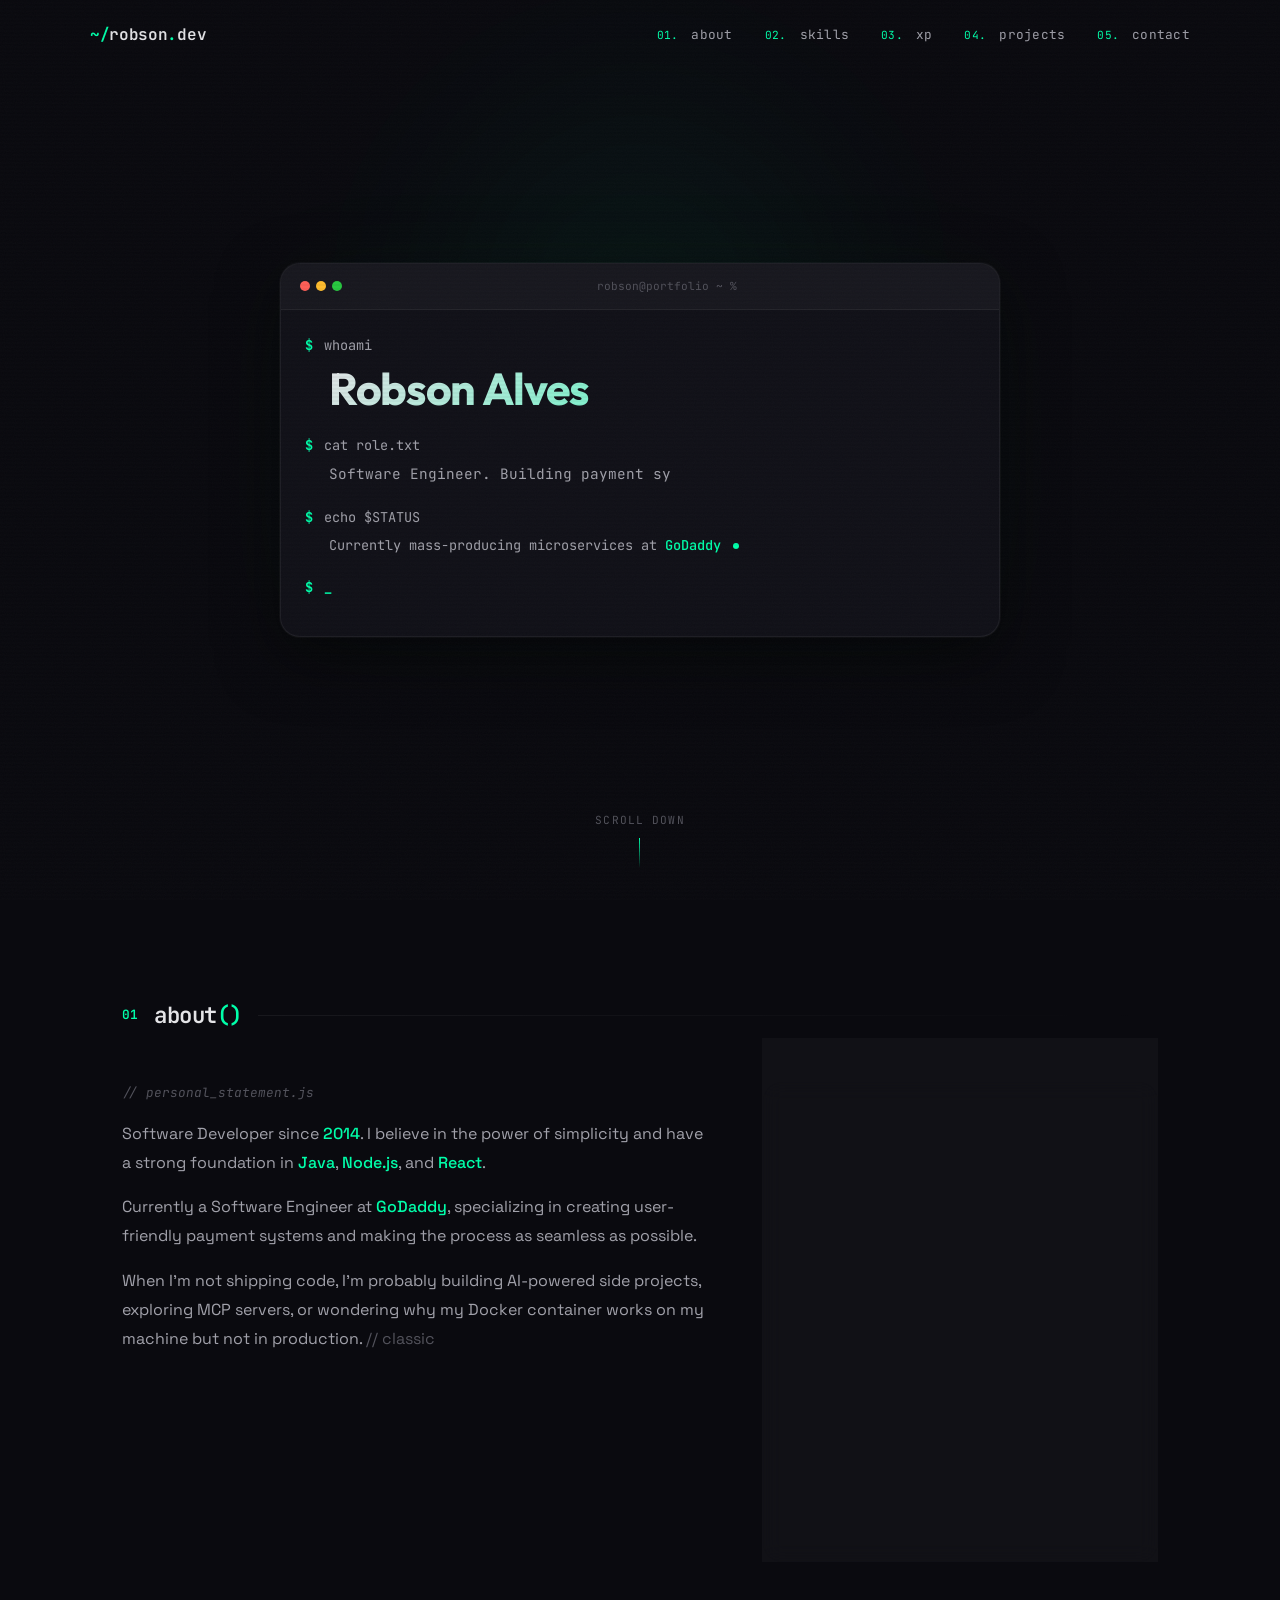
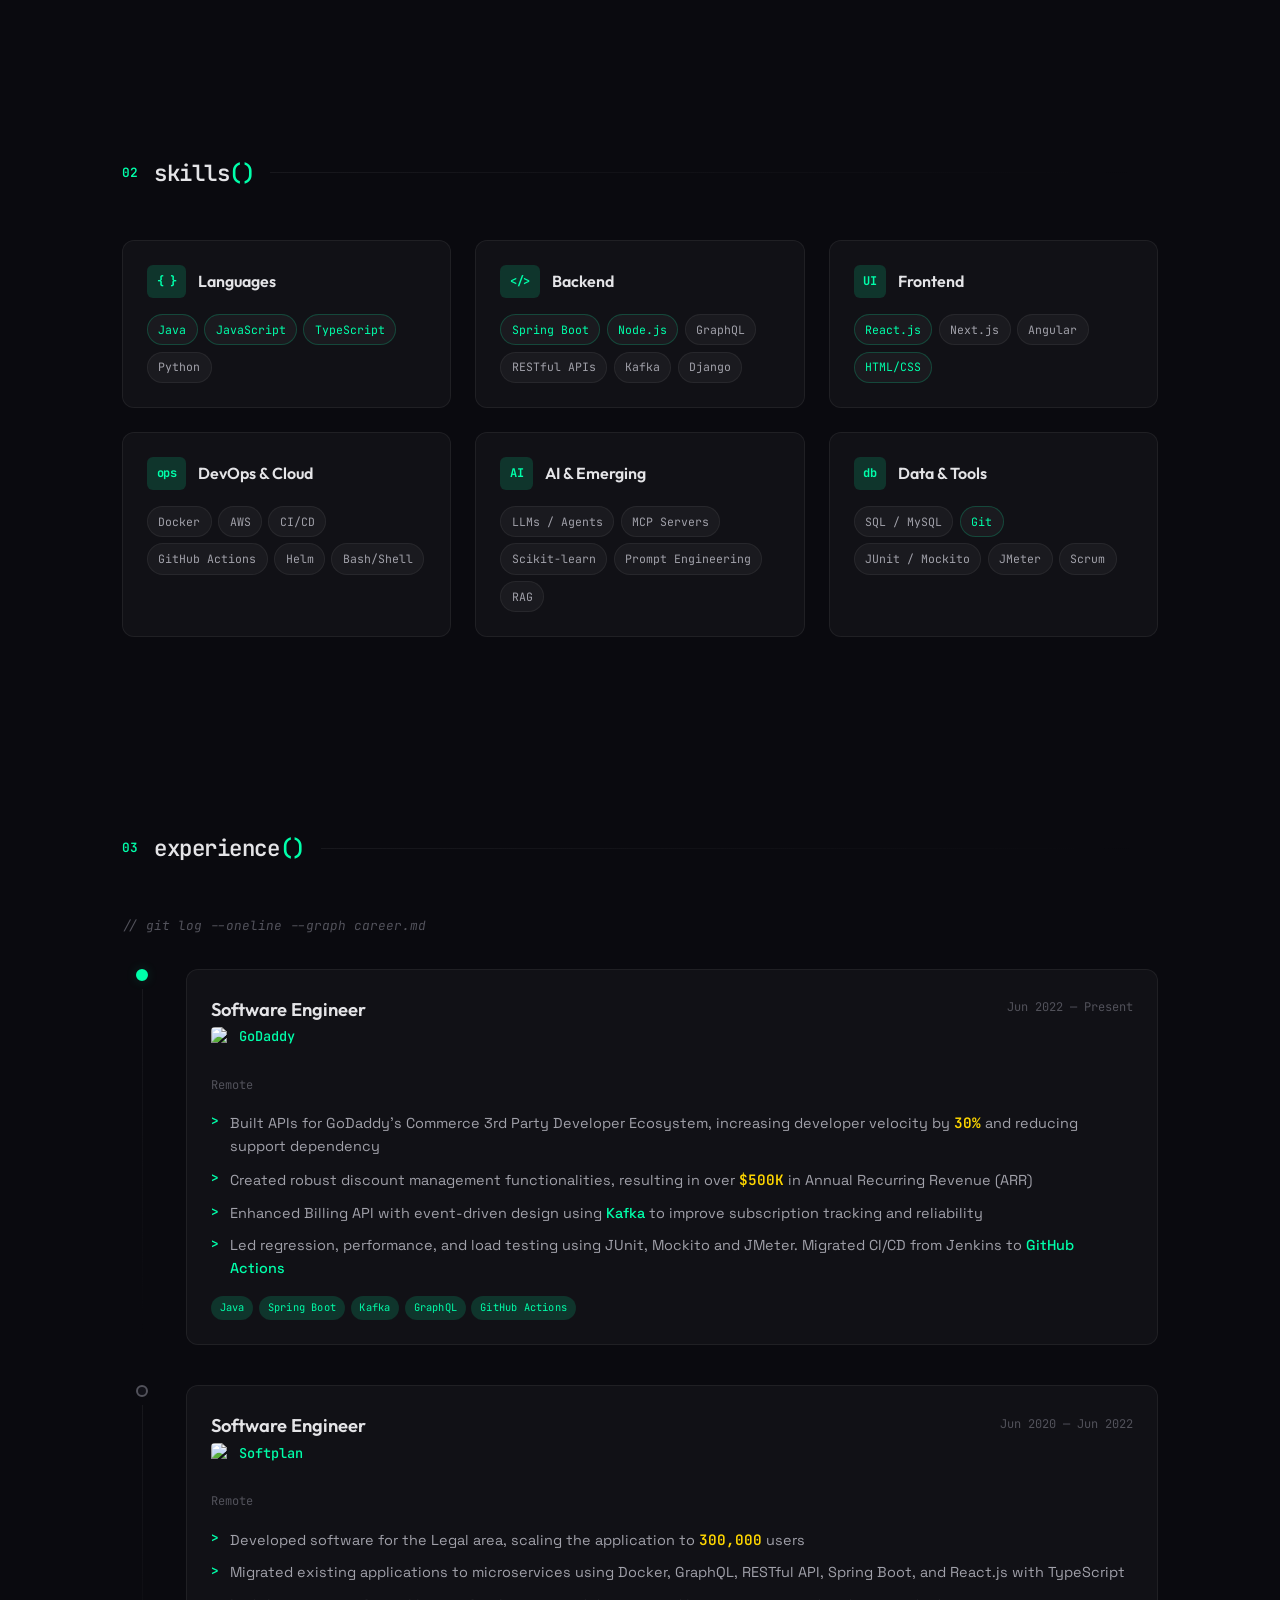
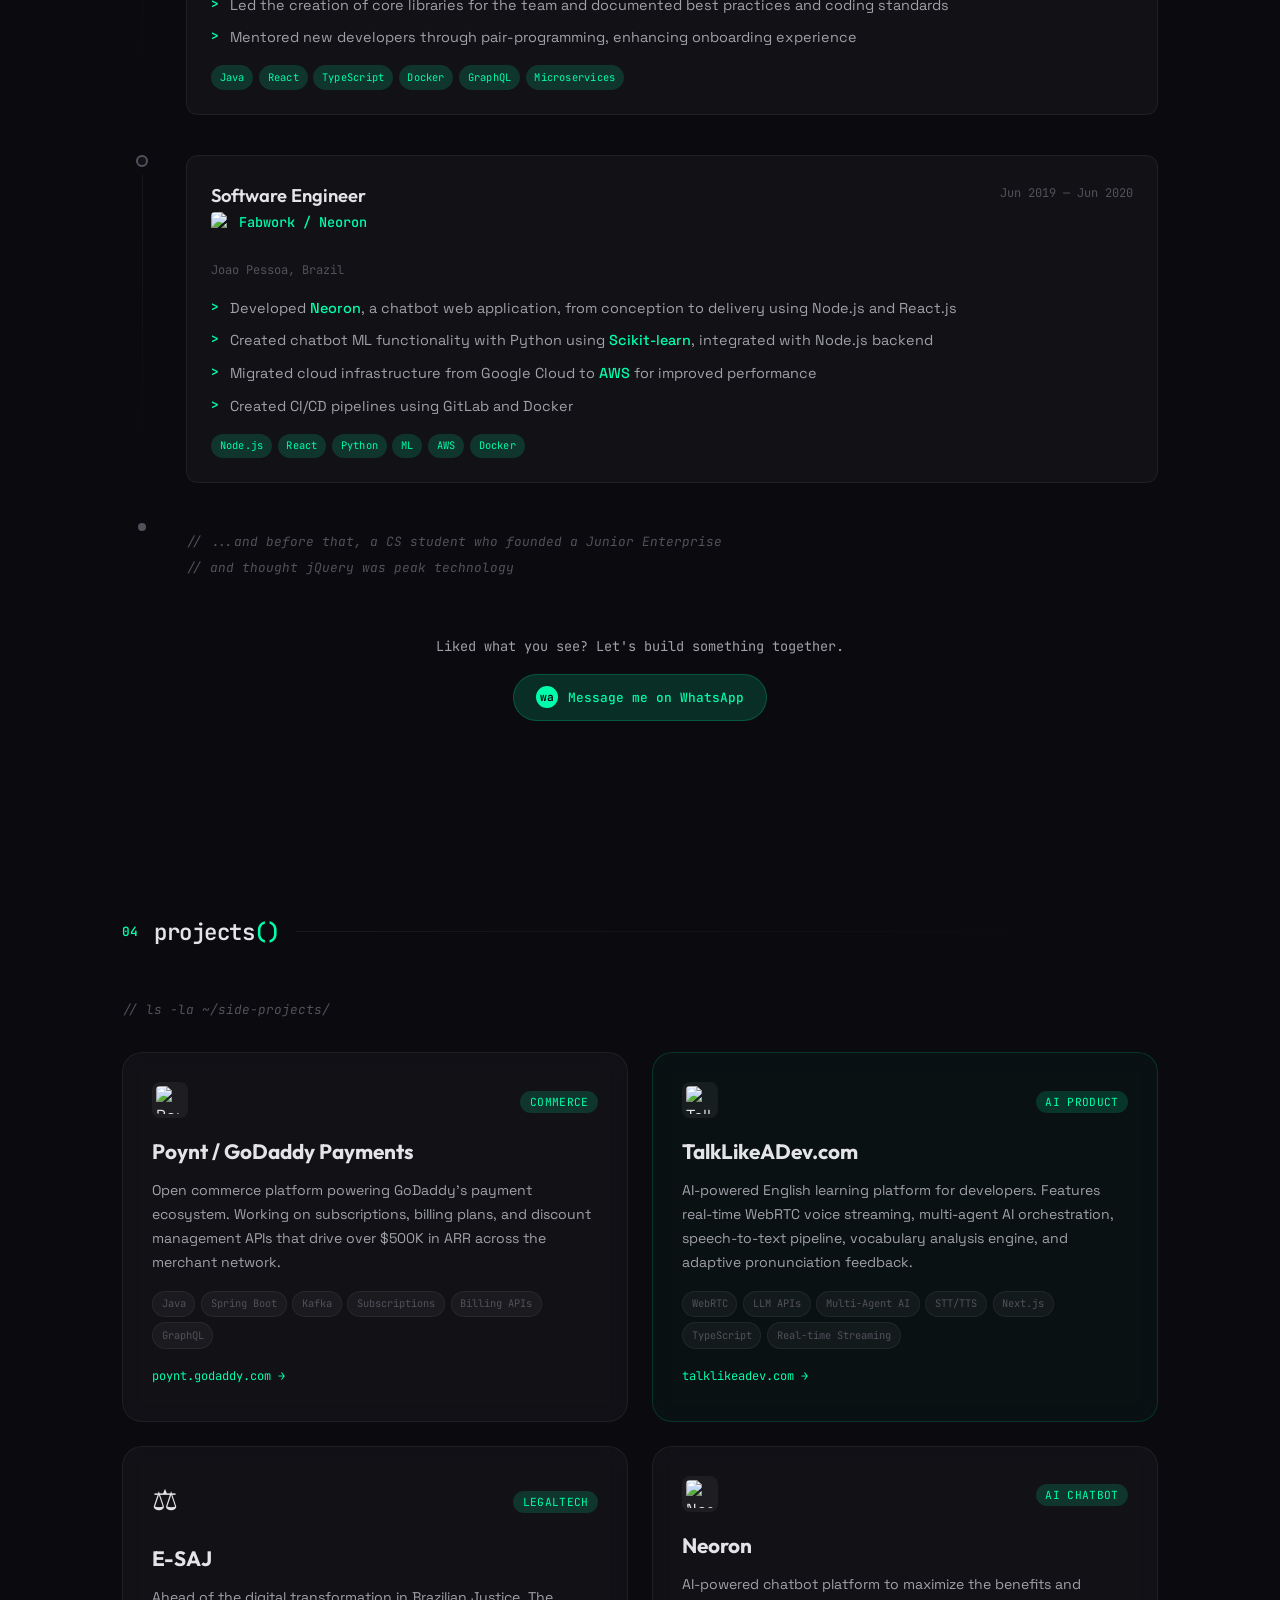
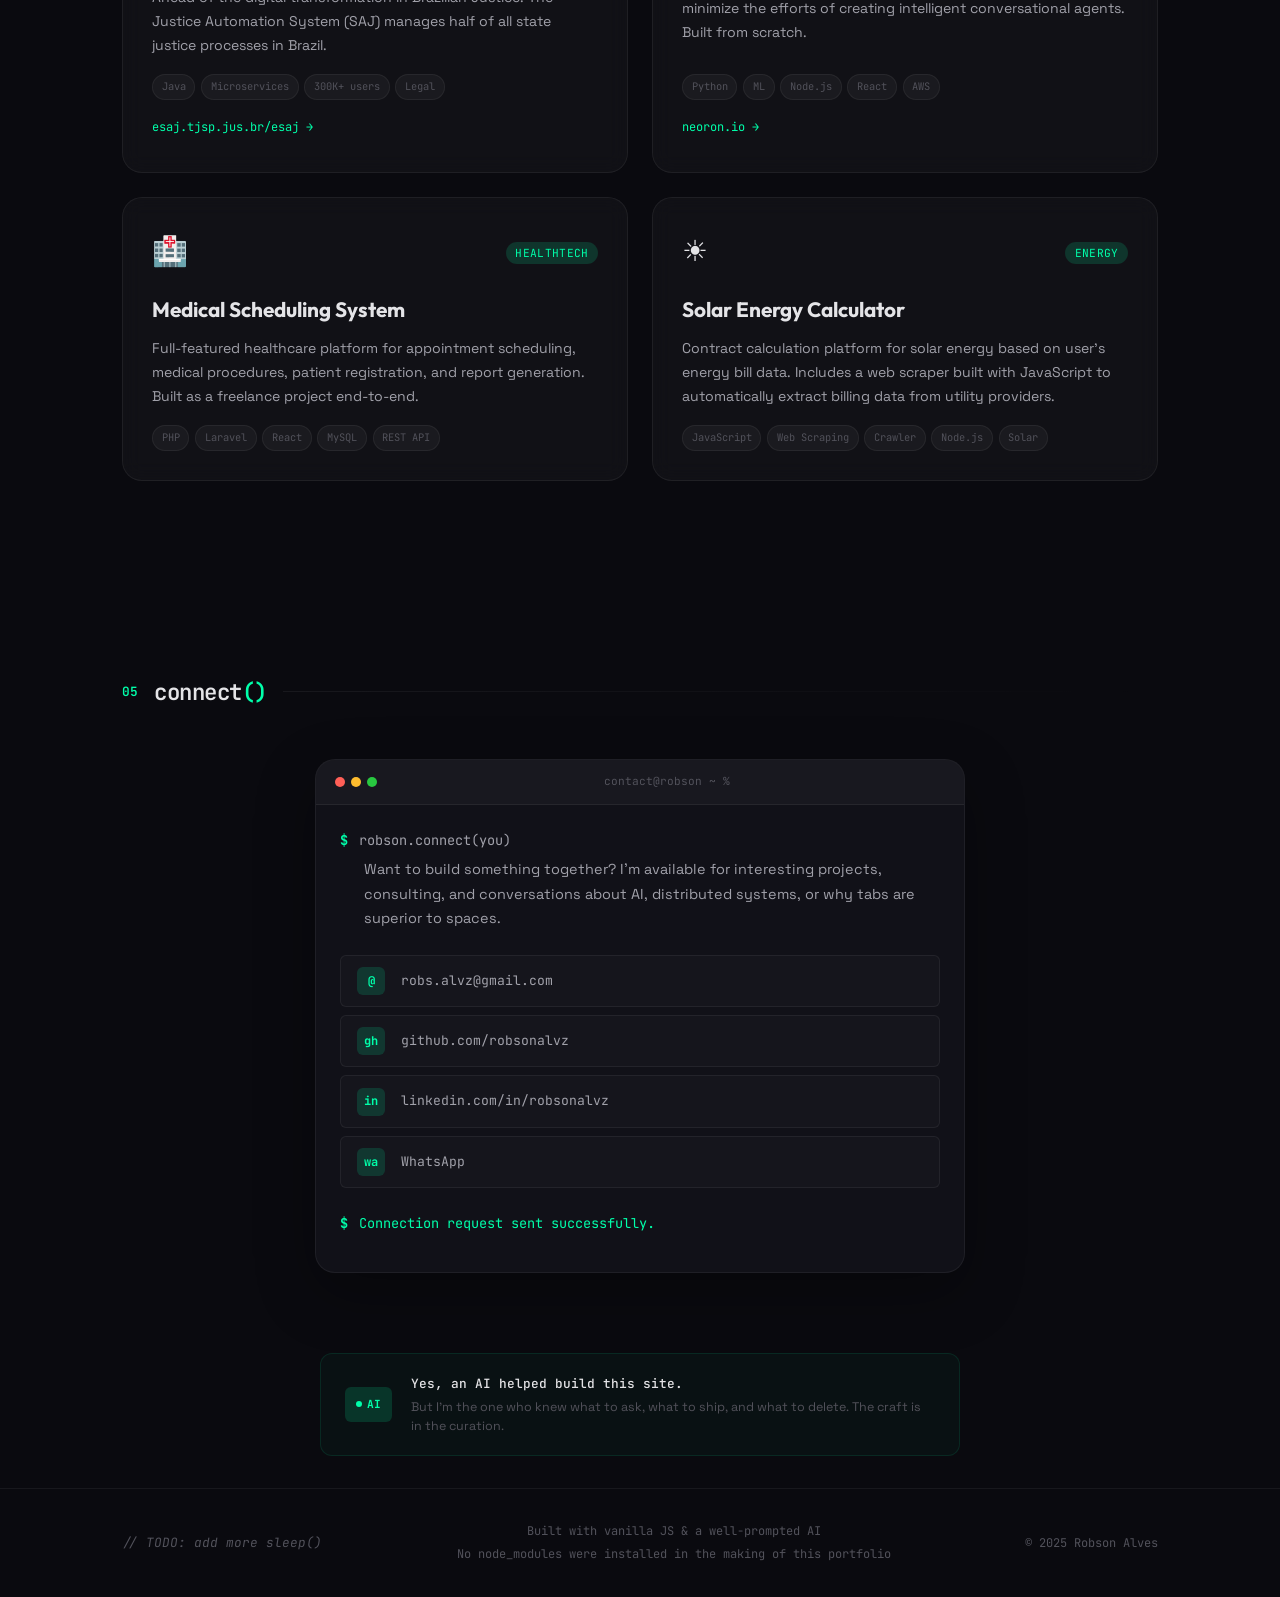
==== commit 5e2a21b6: "upgrade resume" ====
--- a/index.html
+++ b/index.html
@@ -361,7 +361,7 @@
 
             <div class="experience-cta reveal">
                 <p>Liked what you see? Let's build something together.</p>
-                <a href="https://api.whatsapp.com/send?phone=5574999545622" target="_blank" rel="noopener" class="cta-button">
+                <a href="https://api.whatsapp.com/send?phone=5574999545622&text=Hey%20Robson!%20I%20saw%20your%20portfolio%20and%20would%20love%20to%20chat%20about%20a%20project." target="_blank" rel="noopener" class="cta-button">
                     <span class="cta-icon">wa</span>
                     Message me on WhatsApp
                 </a>
@@ -521,7 +521,7 @@
                             <span class="contact-link-icon">in</span>
                             <span class="contact-link-label">linkedin.com/in/robsonalvz</span>
                         </a>
-                        <a href="https://api.whatsapp.com/send?phone=5574999545622" target="_blank" rel="noopener" class="contact-link">
+                        <a href="https://api.whatsapp.com/send?phone=5574999545622&text=Hey%20Robson!%20I%20saw%20your%20portfolio%20and%20would%20love%20to%20chat%20about%20a%20project." target="_blank" rel="noopener" class="contact-link">
                             <span class="contact-link-icon">wa</span>
                             <span class="contact-link-label">WhatsApp</span>
                         </a>
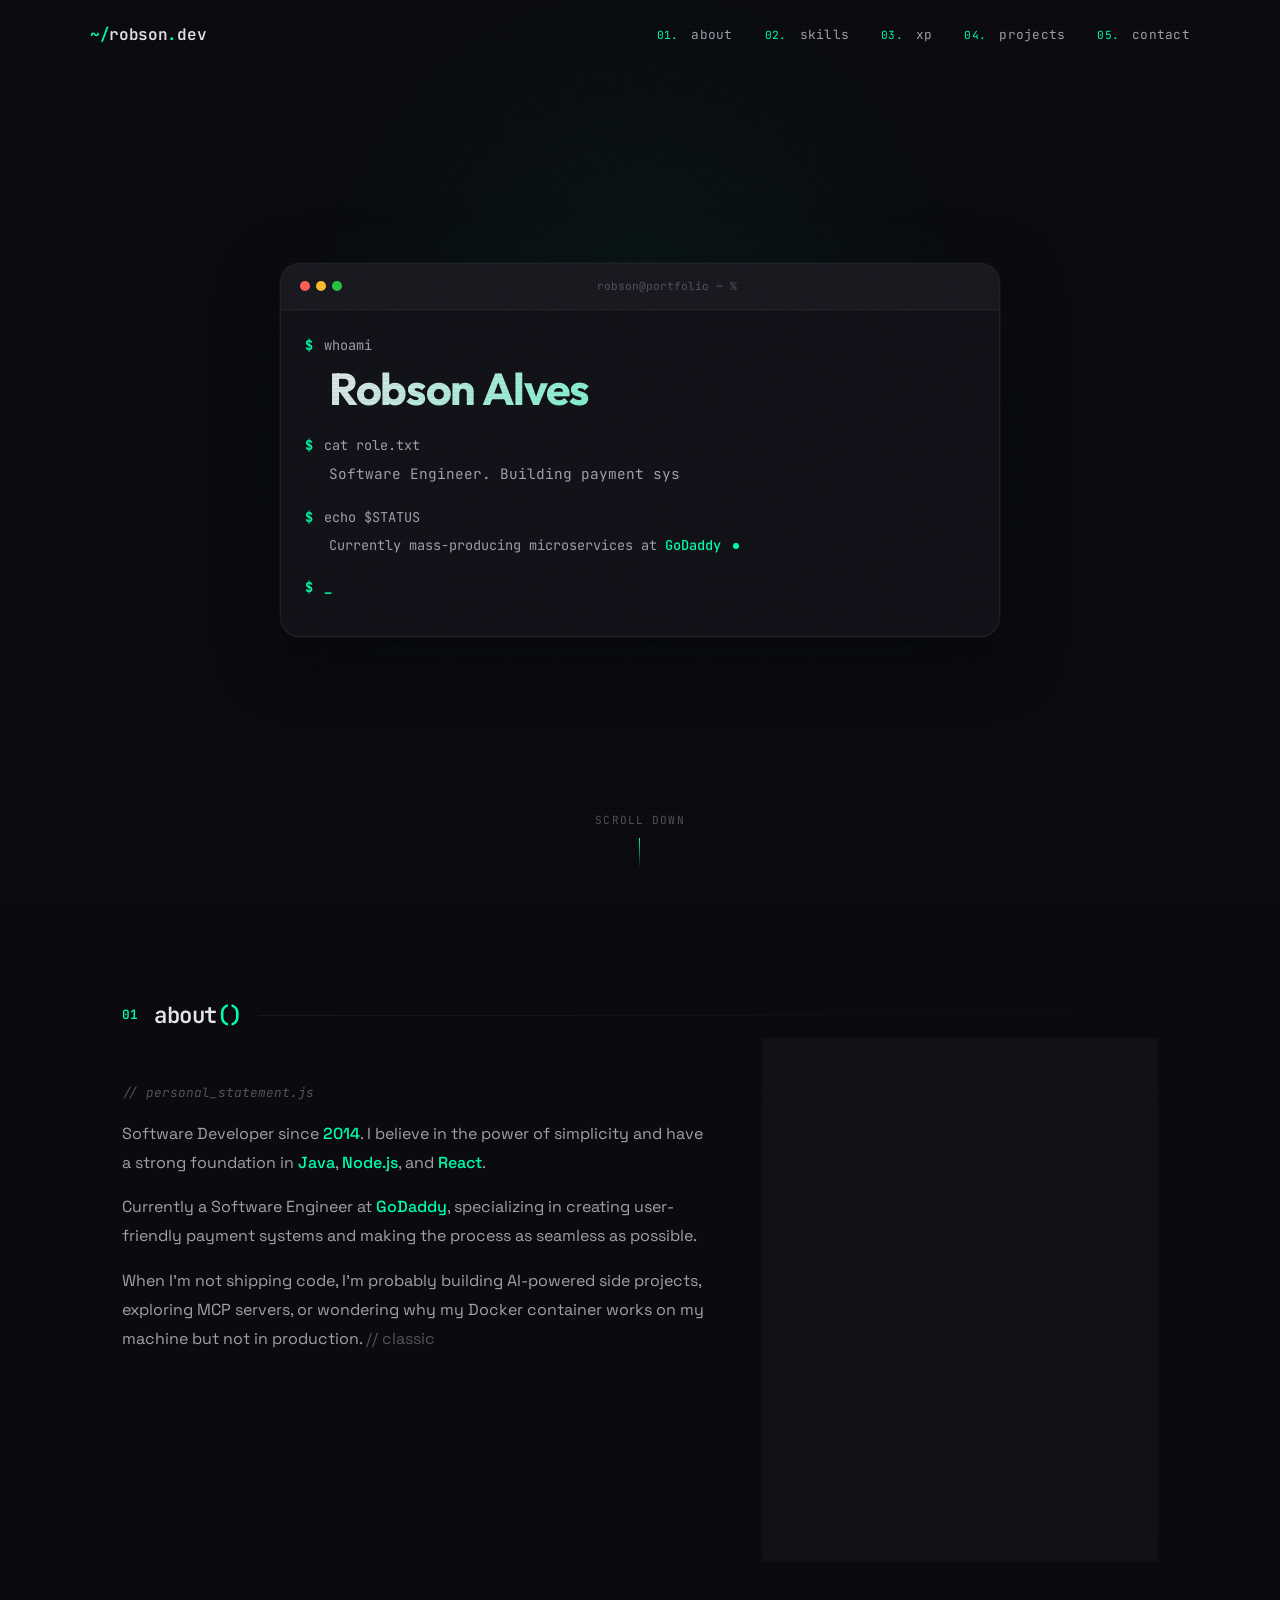
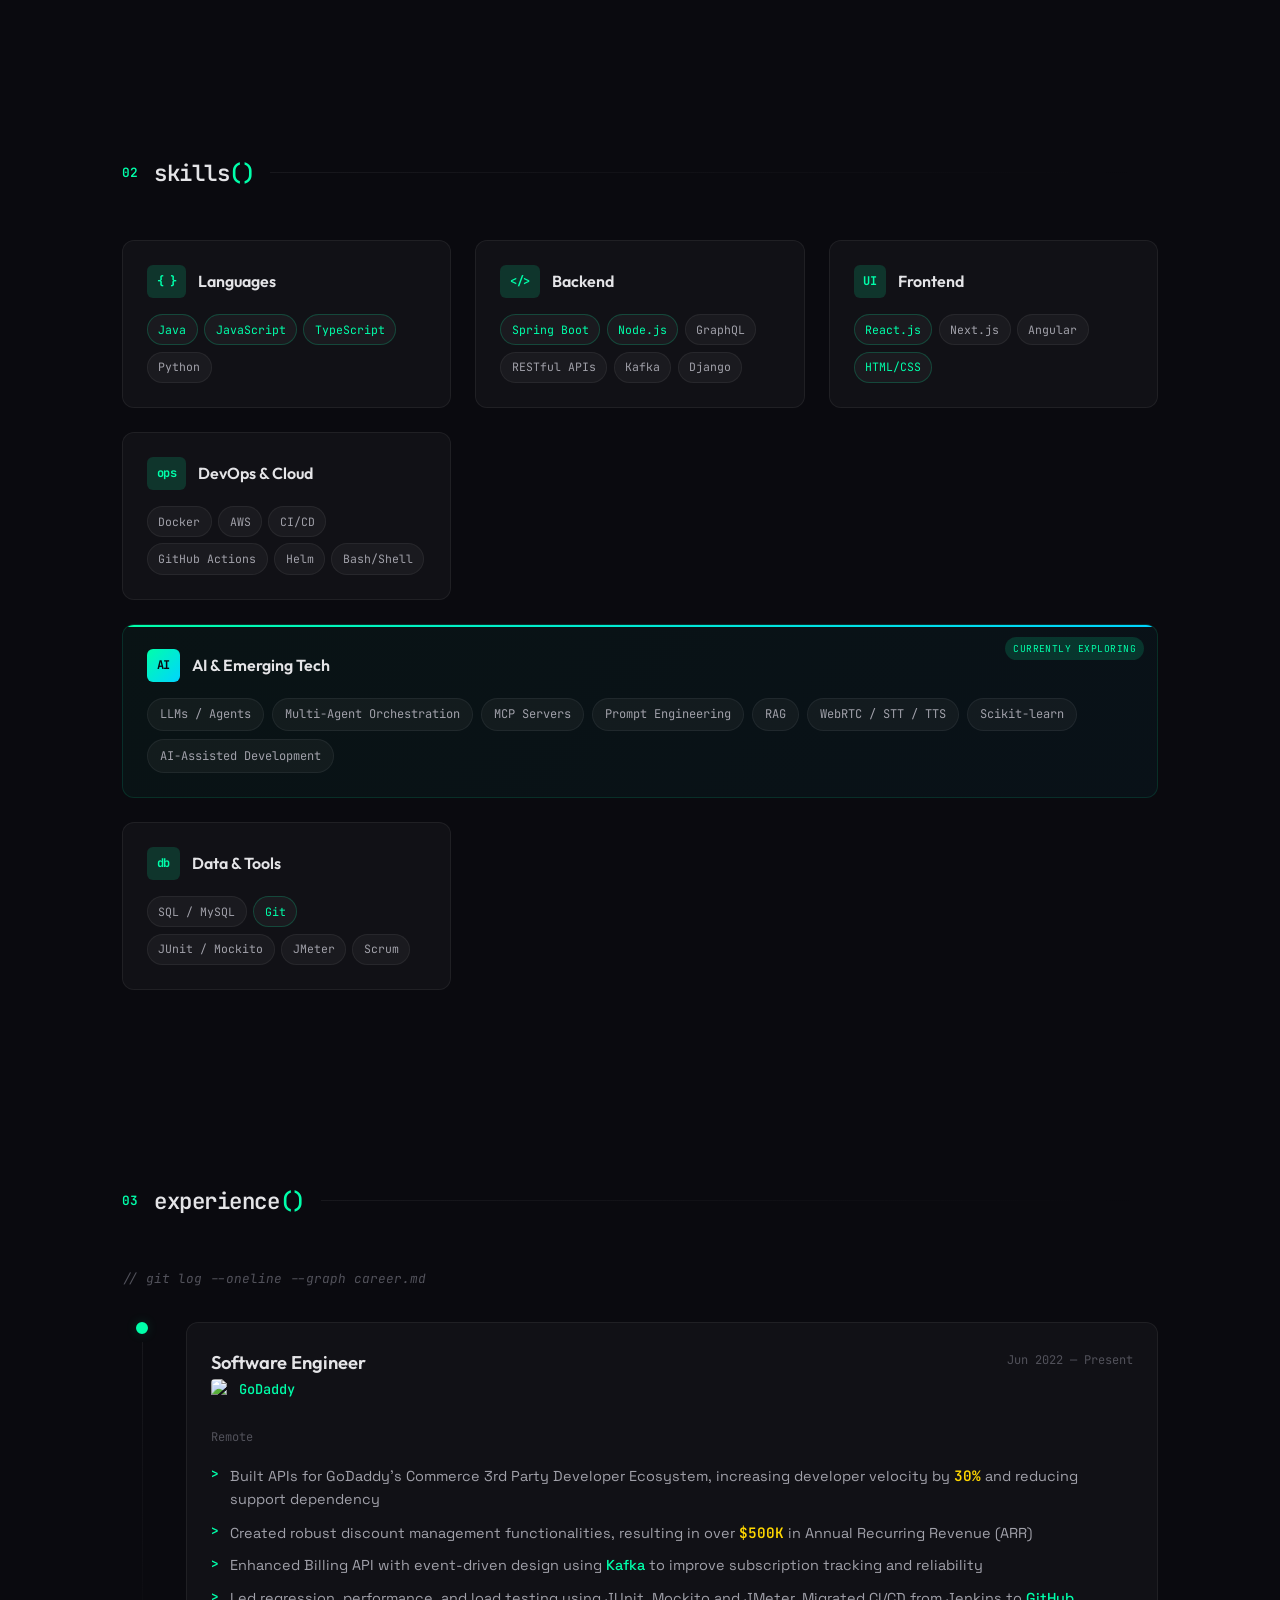
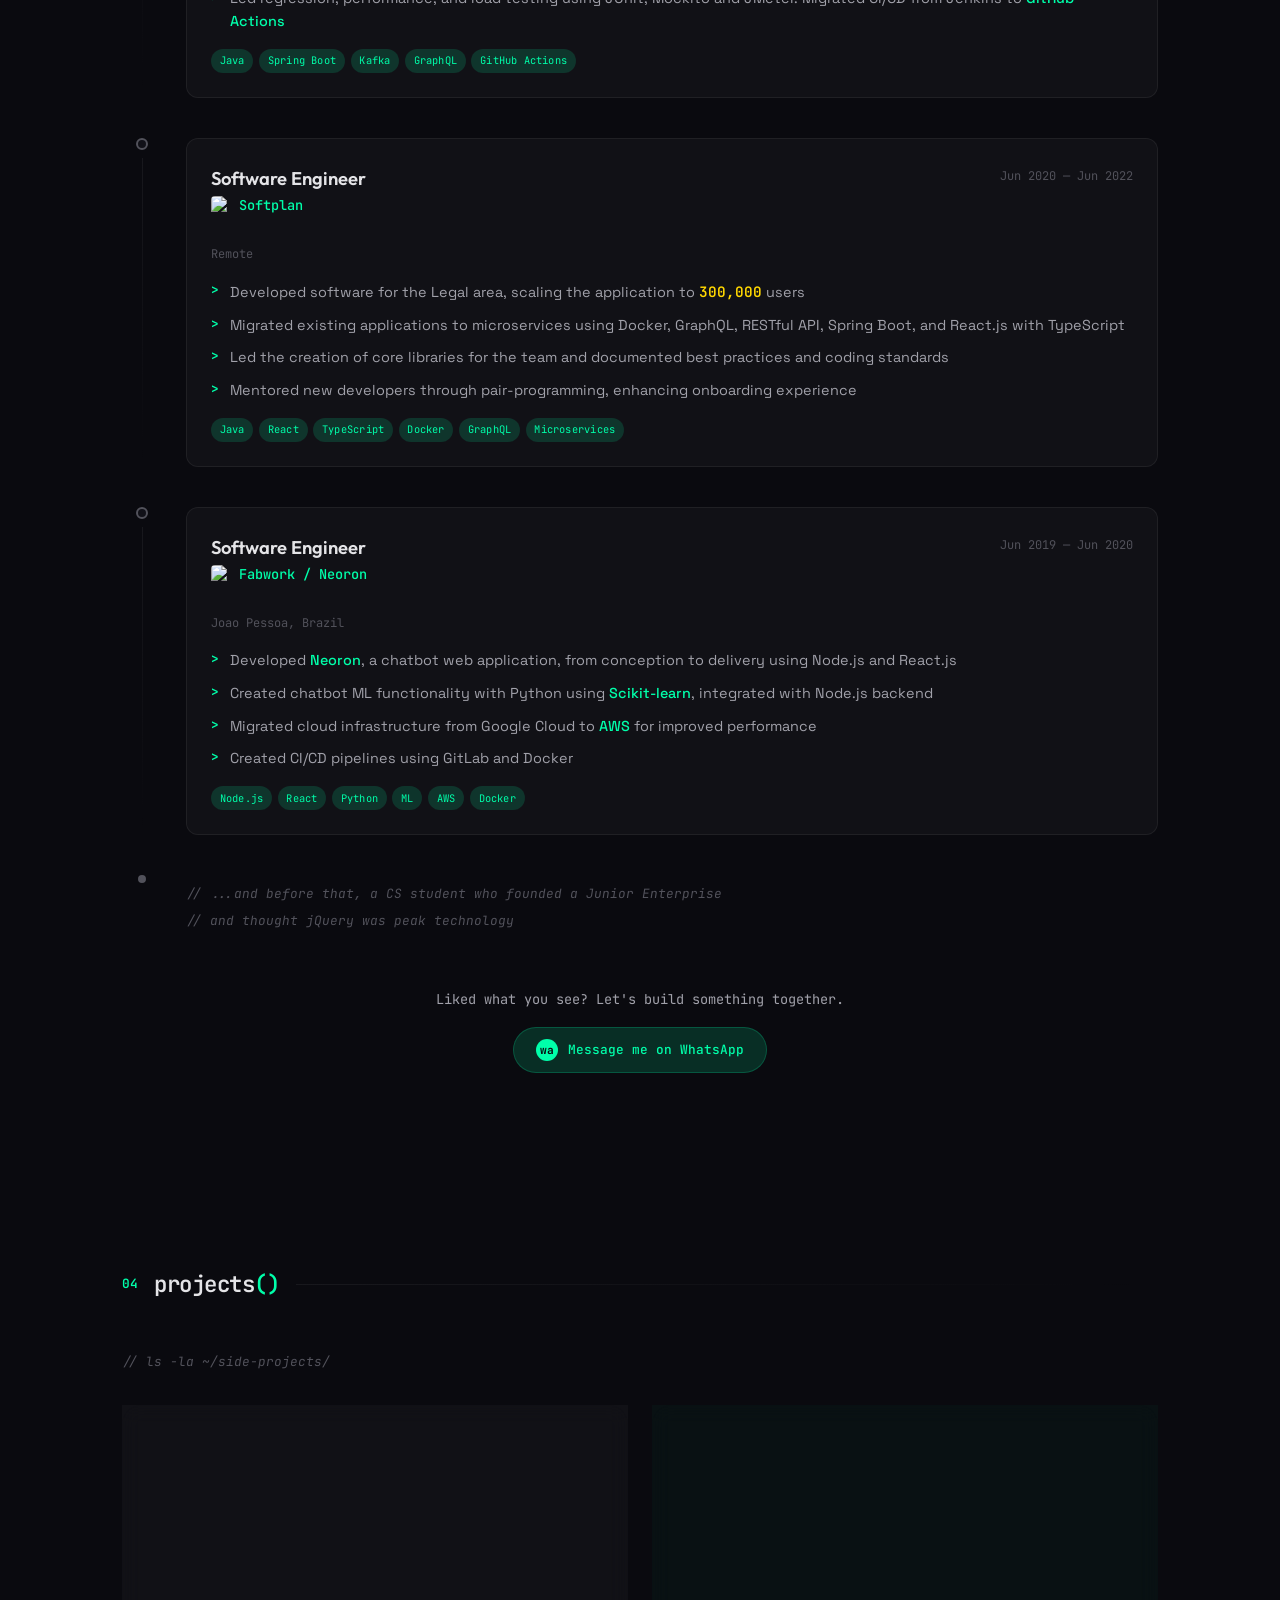
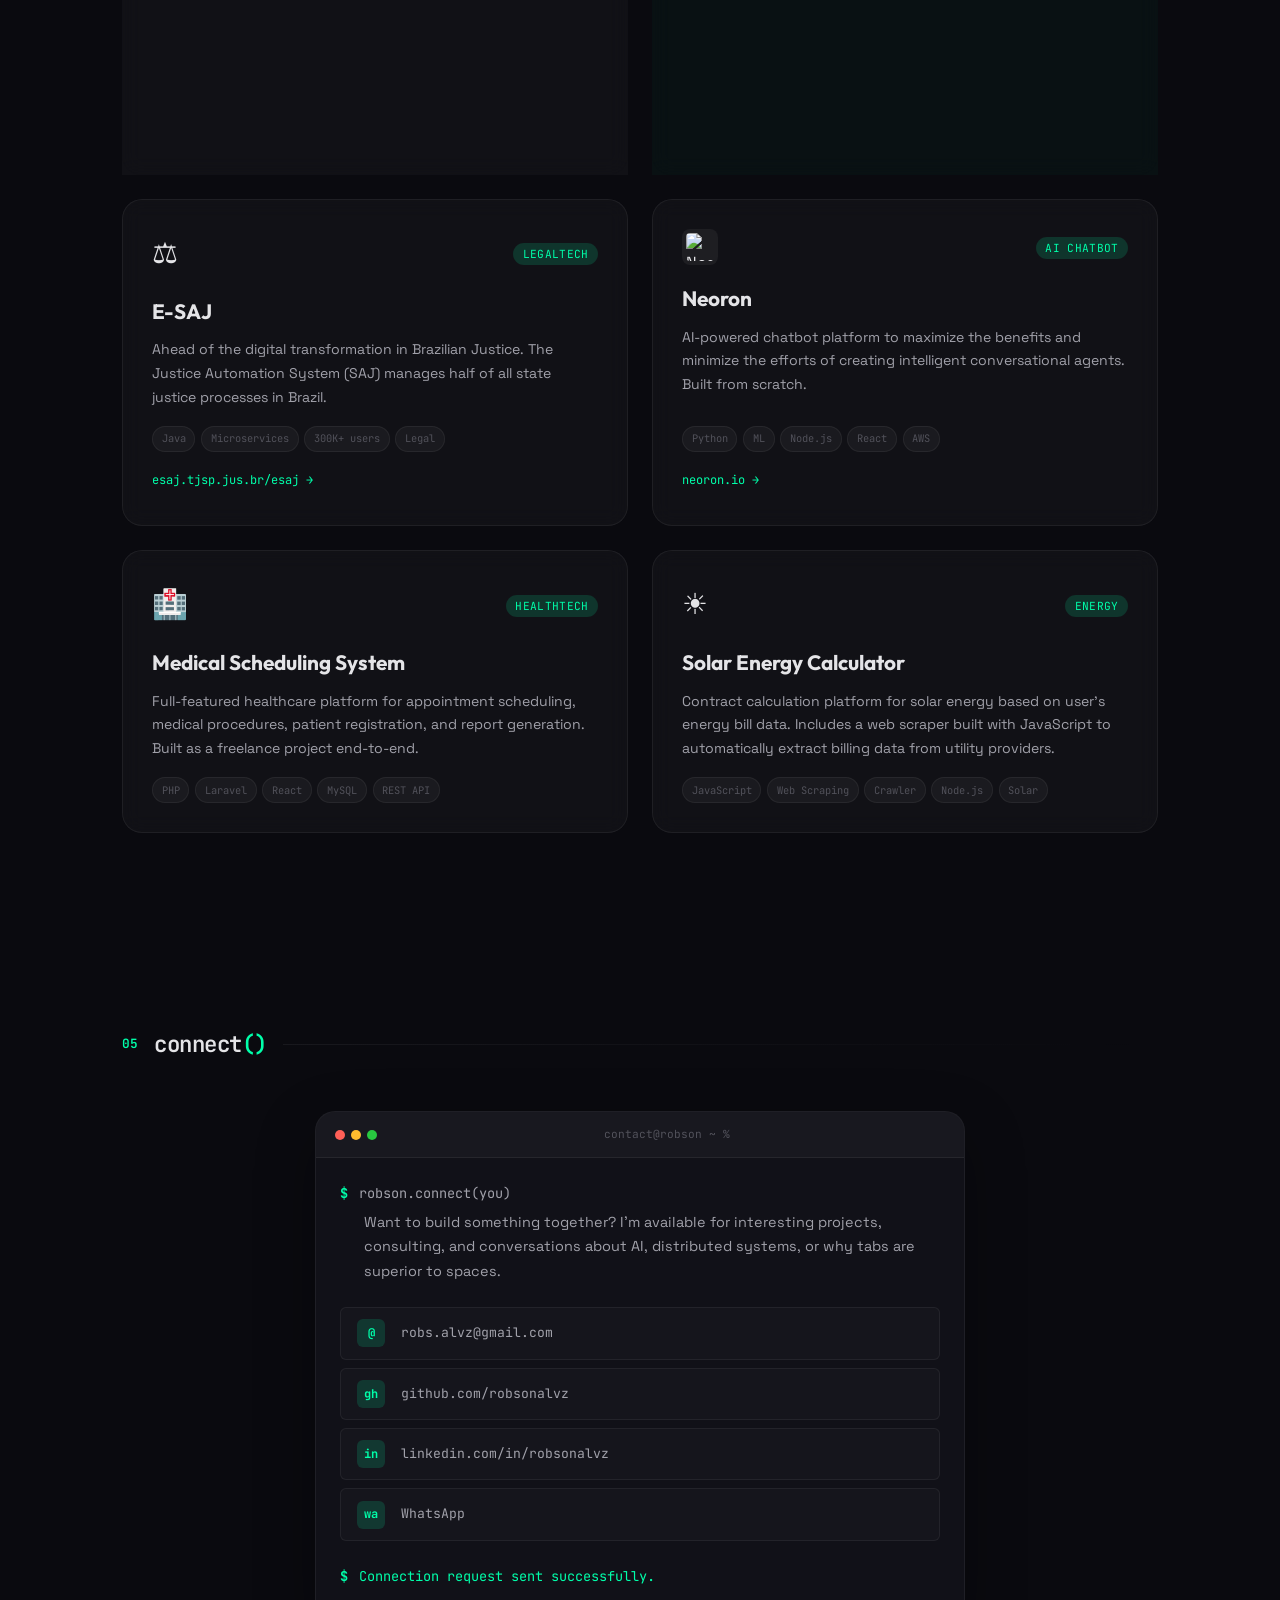
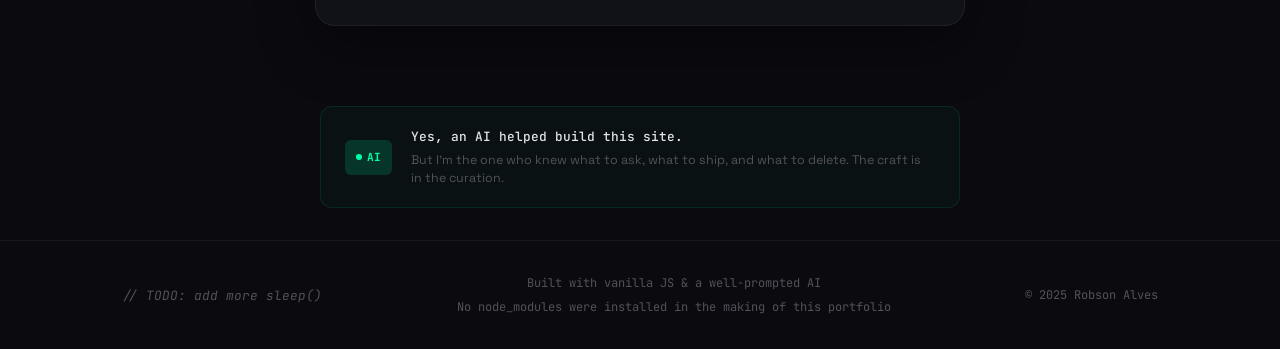
==== commit 41347315: "upgrade resume" ====
--- a/index.html
+++ b/index.html
@@ -216,17 +216,21 @@
                         <span class="skill-tag" data-level="advanced">Bash/Shell</span>
                     </div>
                 </div>
-                <div class="skill-category reveal">
+                <div class="skill-category skill-featured reveal">
+                    <div class="skill-featured-badge">Currently exploring</div>
                     <div class="skill-category-header">
-                        <span class="skill-icon">AI</span>
-                        <h3>AI & Emerging</h3>
+                        <span class="skill-icon skill-icon-ai">AI</span>
+                        <h3>AI & Emerging Tech</h3>
                     </div>
                     <div class="skill-tags">
                         <span class="skill-tag" data-level="advanced">LLMs / Agents</span>
+                        <span class="skill-tag" data-level="advanced">Multi-Agent Orchestration</span>
                         <span class="skill-tag" data-level="advanced">MCP Servers</span>
+                        <span class="skill-tag" data-level="advanced">Prompt Engineering</span>
+                        <span class="skill-tag" data-level="advanced">RAG</span>
+                        <span class="skill-tag" data-level="advanced">WebRTC / STT / TTS</span>
                         <span class="skill-tag" data-level="intermediate">Scikit-learn</span>
-                        <span class="skill-tag" data-level="advanced">Prompt Engineering</span>
-                        <span class="skill-tag" data-level="intermediate">RAG</span>
+                        <span class="skill-tag" data-level="advanced">AI-Assisted Development</span>
                     </div>
                 </div>
                 <div class="skill-category reveal">
--- a/css/style.css
+++ b/css/style.css
@@ -711,6 +711,66 @@
     color: var(--accent);
 }
 
+/* Featured AI skill card */
+.skill-featured {
+    grid-column: 1 / -1;
+    background: linear-gradient(135deg, rgba(0, 255, 170, 0.04) 0%, rgba(0, 212, 255, 0.04) 100%);
+    border-color: rgba(0, 255, 170, 0.12);
+    position: relative;
+    overflow: hidden;
+}
+
+.skill-featured::before {
+    content: '';
+    position: absolute;
+    top: 0;
+    left: 0;
+    right: 0;
+    height: 2px;
+    background: linear-gradient(90deg, var(--accent), var(--accent-secondary), var(--accent));
+    background-size: 200% 100%;
+    animation: gradientSlide 3s linear infinite;
+}
+
+@keyframes gradientSlide {
+    0% { background-position: 0% 0%; }
+    100% { background-position: 200% 0%; }
+}
+
+.skill-featured:hover {
+    border-color: rgba(0, 255, 170, 0.25);
+    box-shadow: 0 10px 50px rgba(0, 255, 170, 0.08);
+}
+
+.skill-featured .skill-tags {
+    gap: 0.5rem;
+}
+
+.skill-featured .skill-tag {
+    font-size: 0.75rem;
+    padding: 0.35rem 0.75rem;
+}
+
+.skill-featured-badge {
+    position: absolute;
+    top: 0.8rem;
+    right: 0.8rem;
+    font-family: var(--font-mono);
+    font-size: 0.6rem;
+    color: var(--accent);
+    background: var(--accent-dim);
+    padding: 0.2rem 0.5rem;
+    border-radius: 100px;
+    text-transform: uppercase;
+    letter-spacing: 0.05em;
+    animation: blink 2.5s ease-in-out infinite;
+}
+
+.skill-icon-ai {
+    background: linear-gradient(135deg, var(--accent), var(--accent-secondary));
+    color: var(--bg-primary);
+}
+
 /* --- Experience Timeline --- */
 .timeline {
     position: relative;
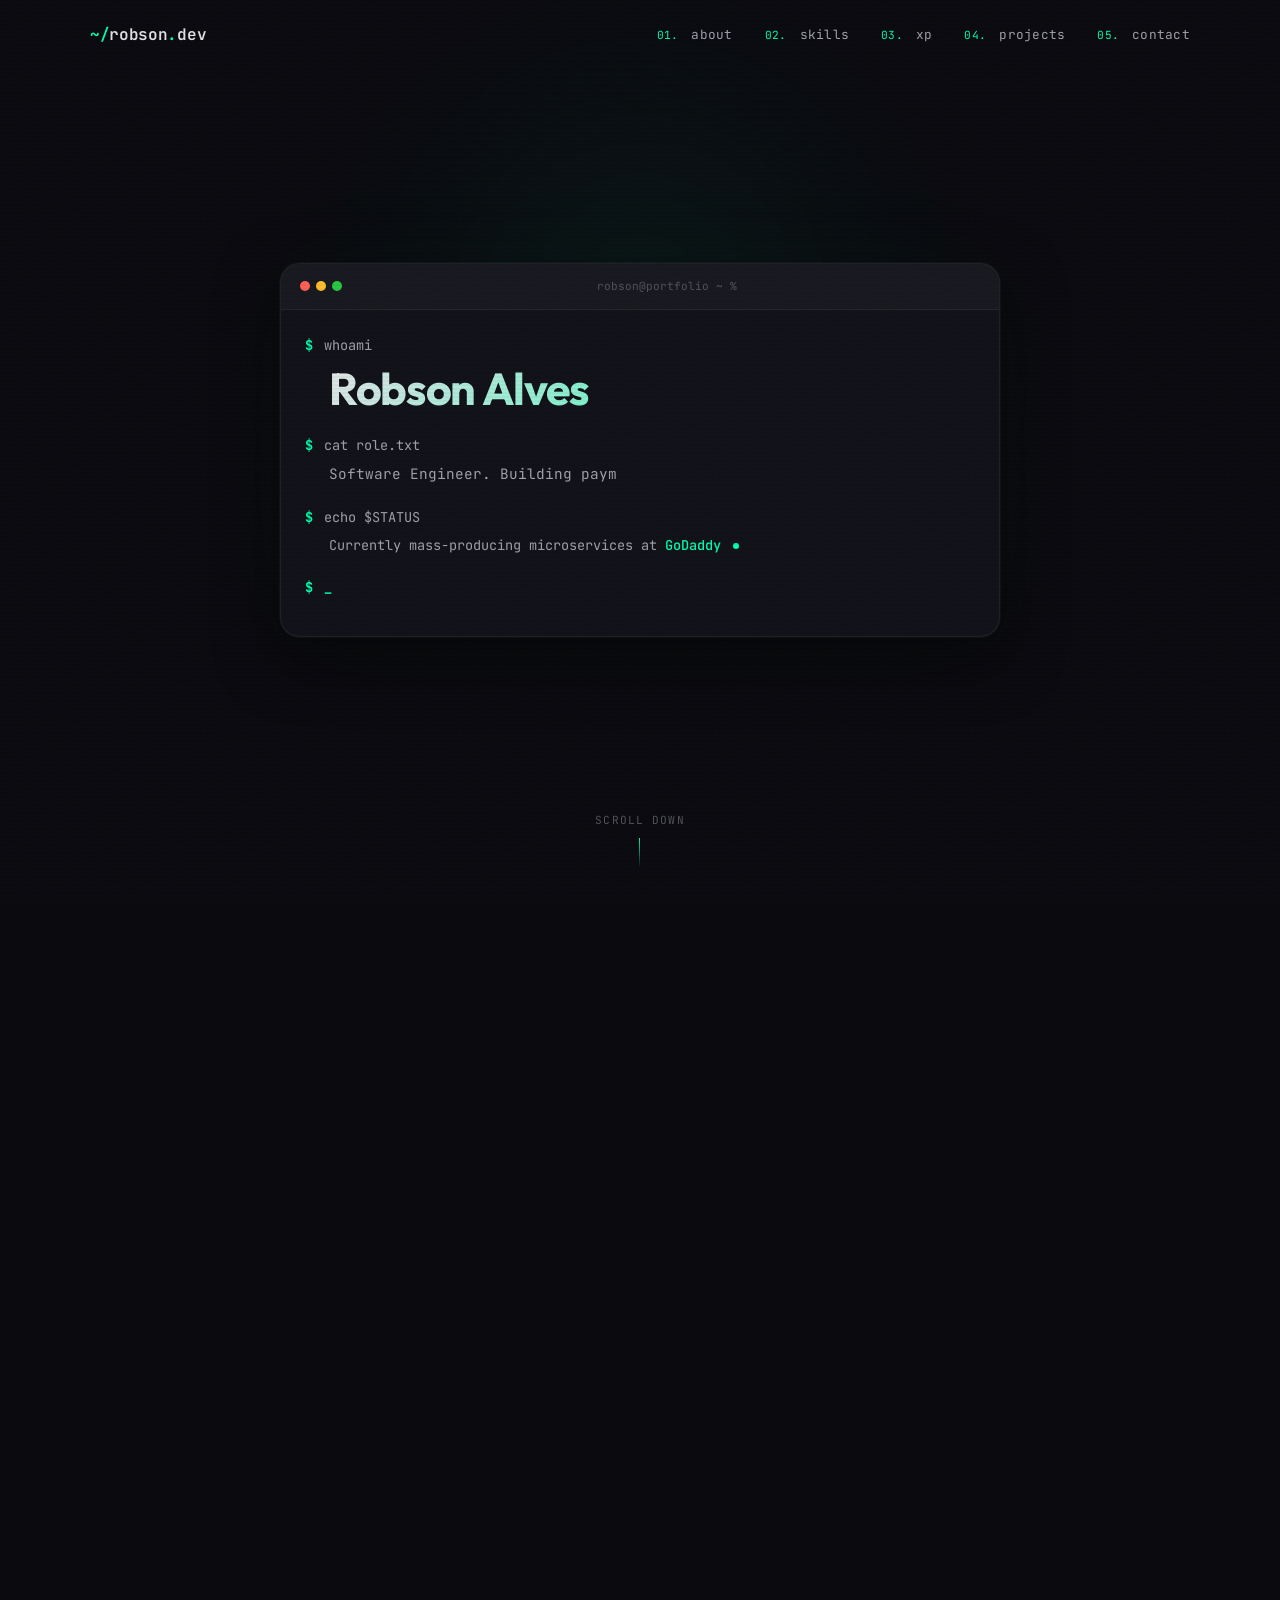
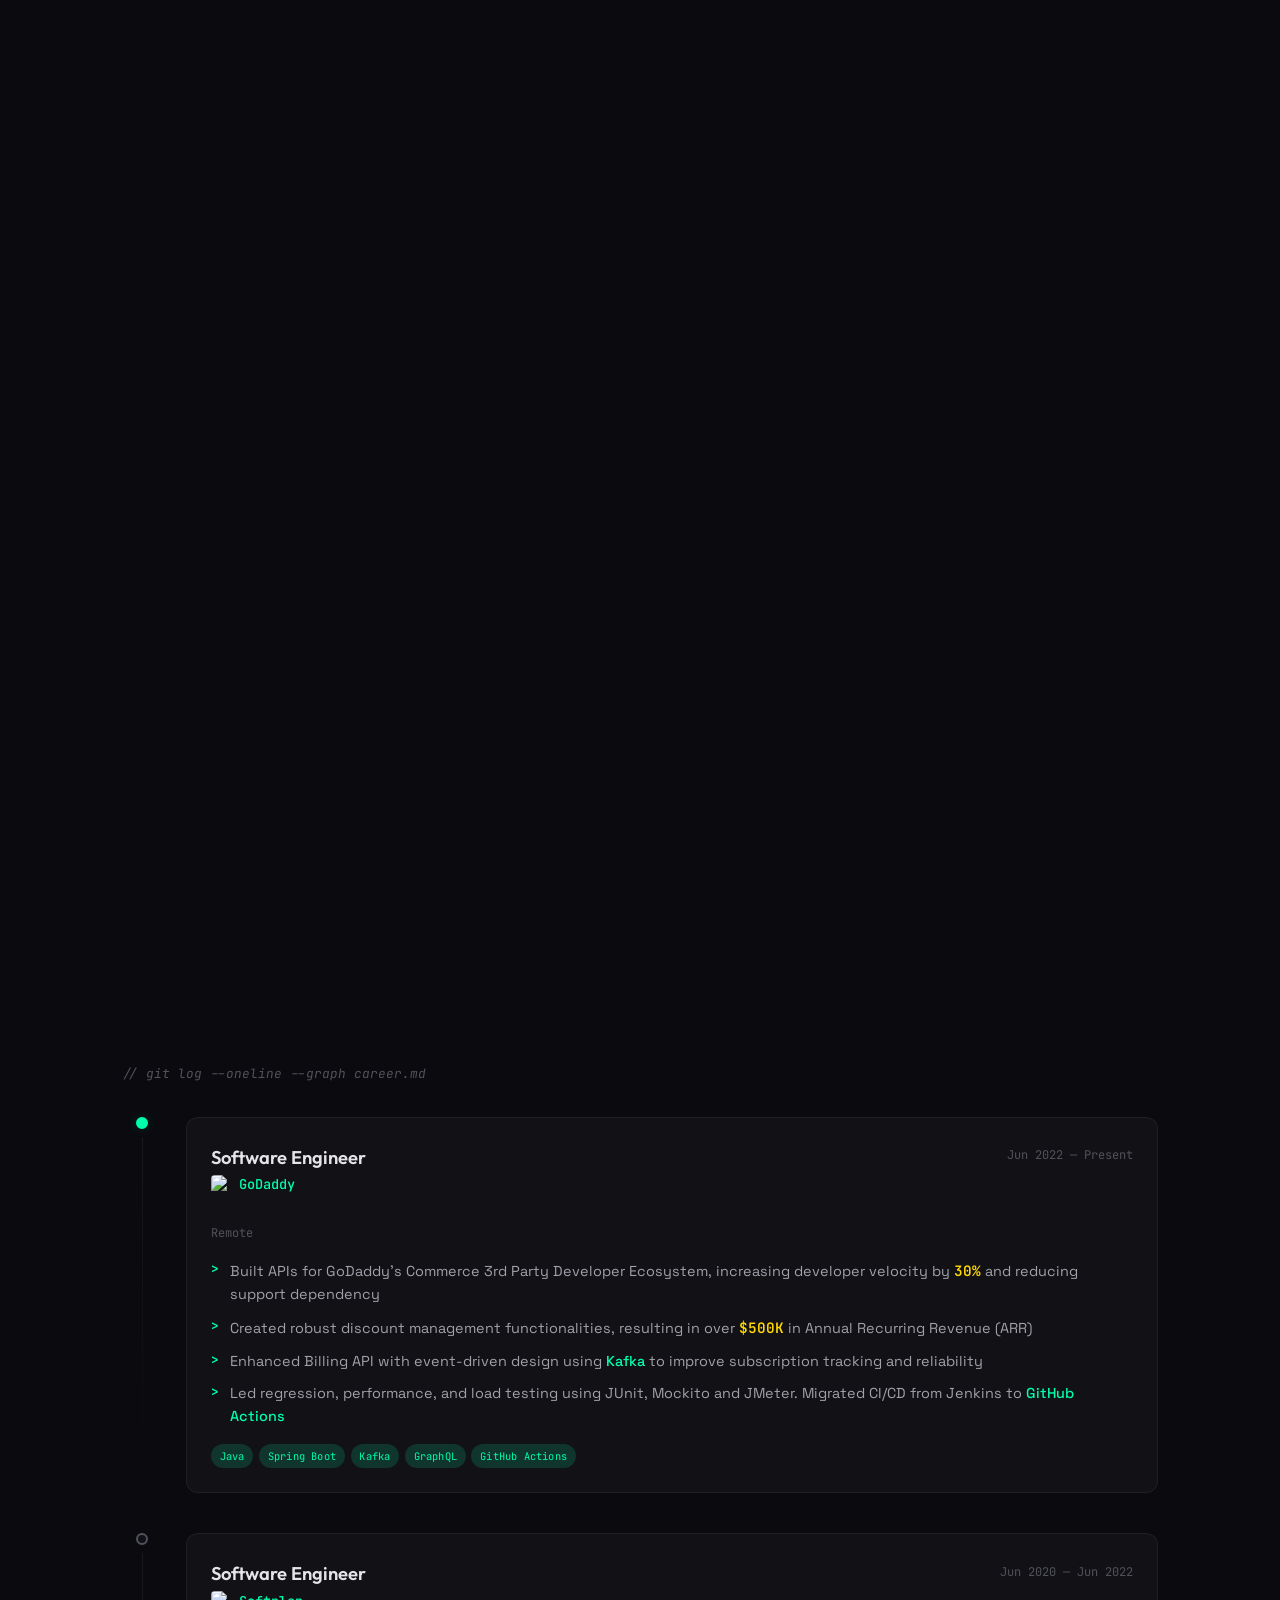
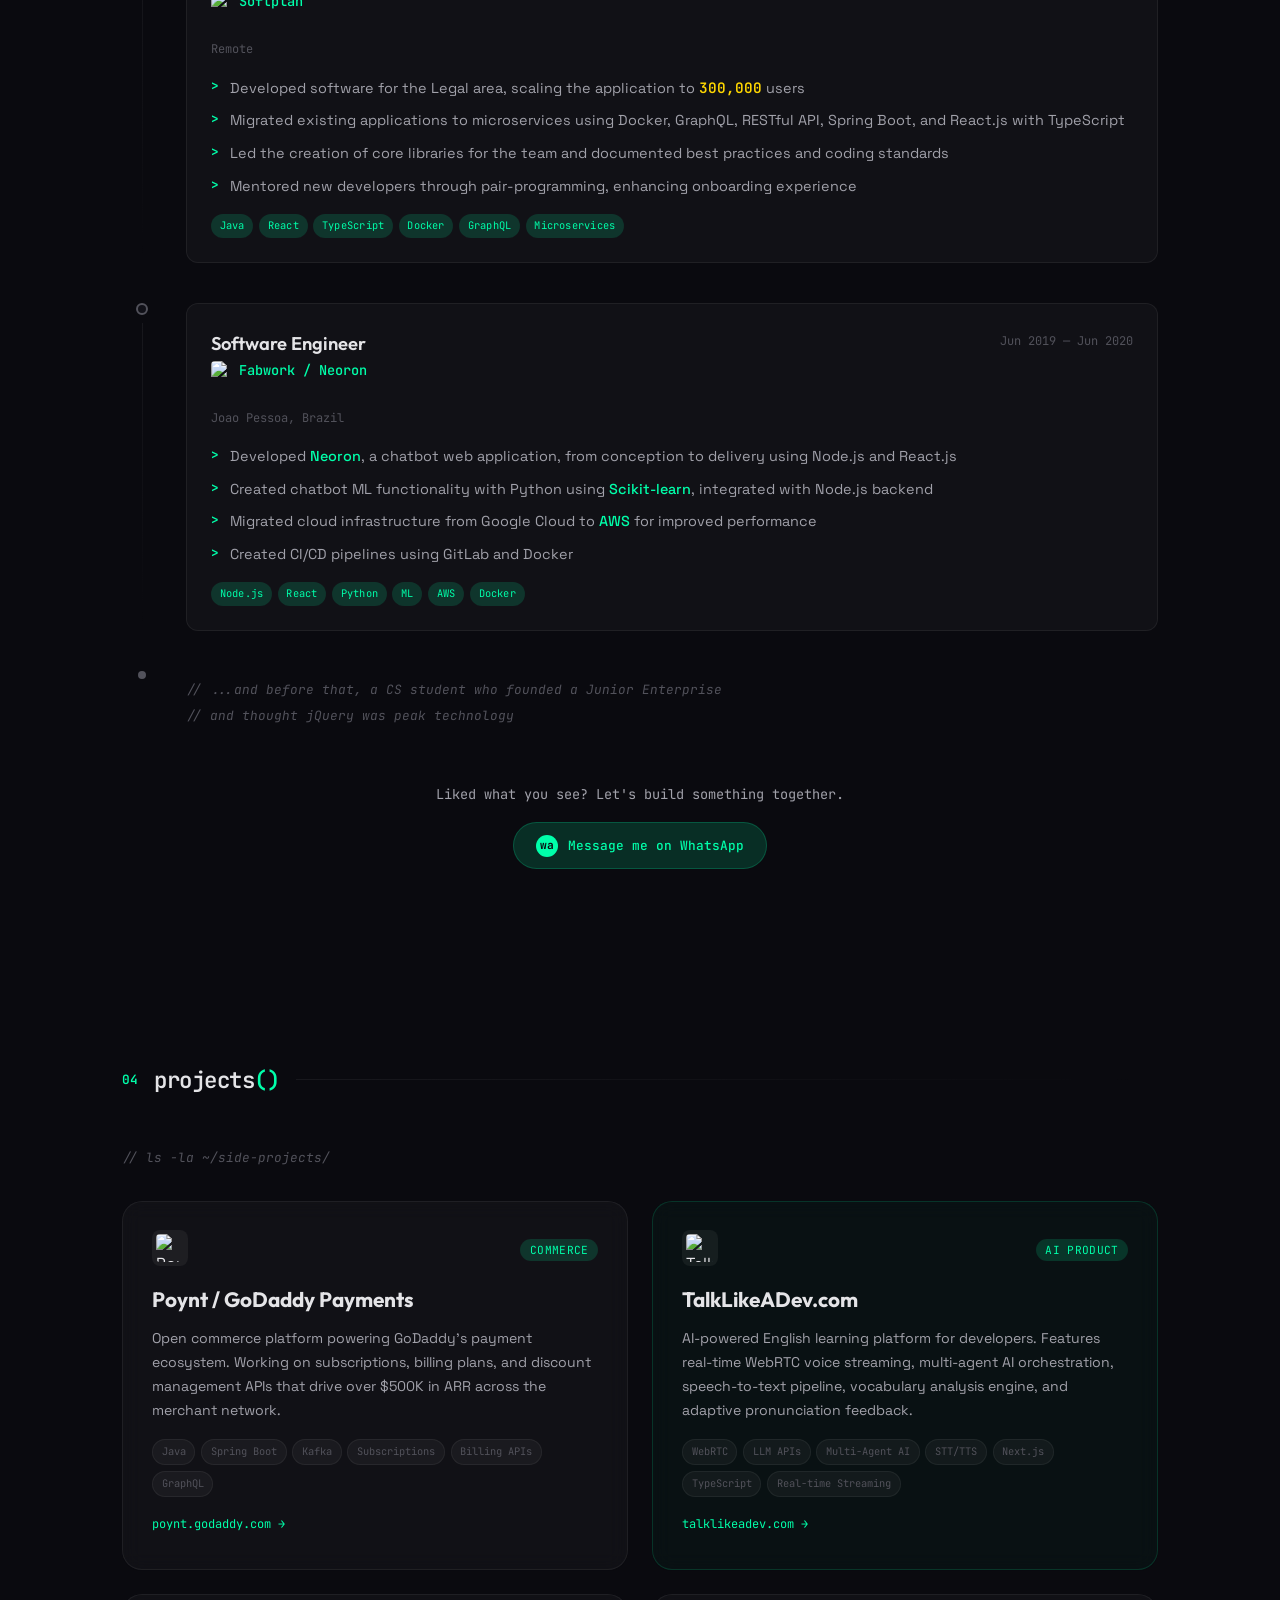
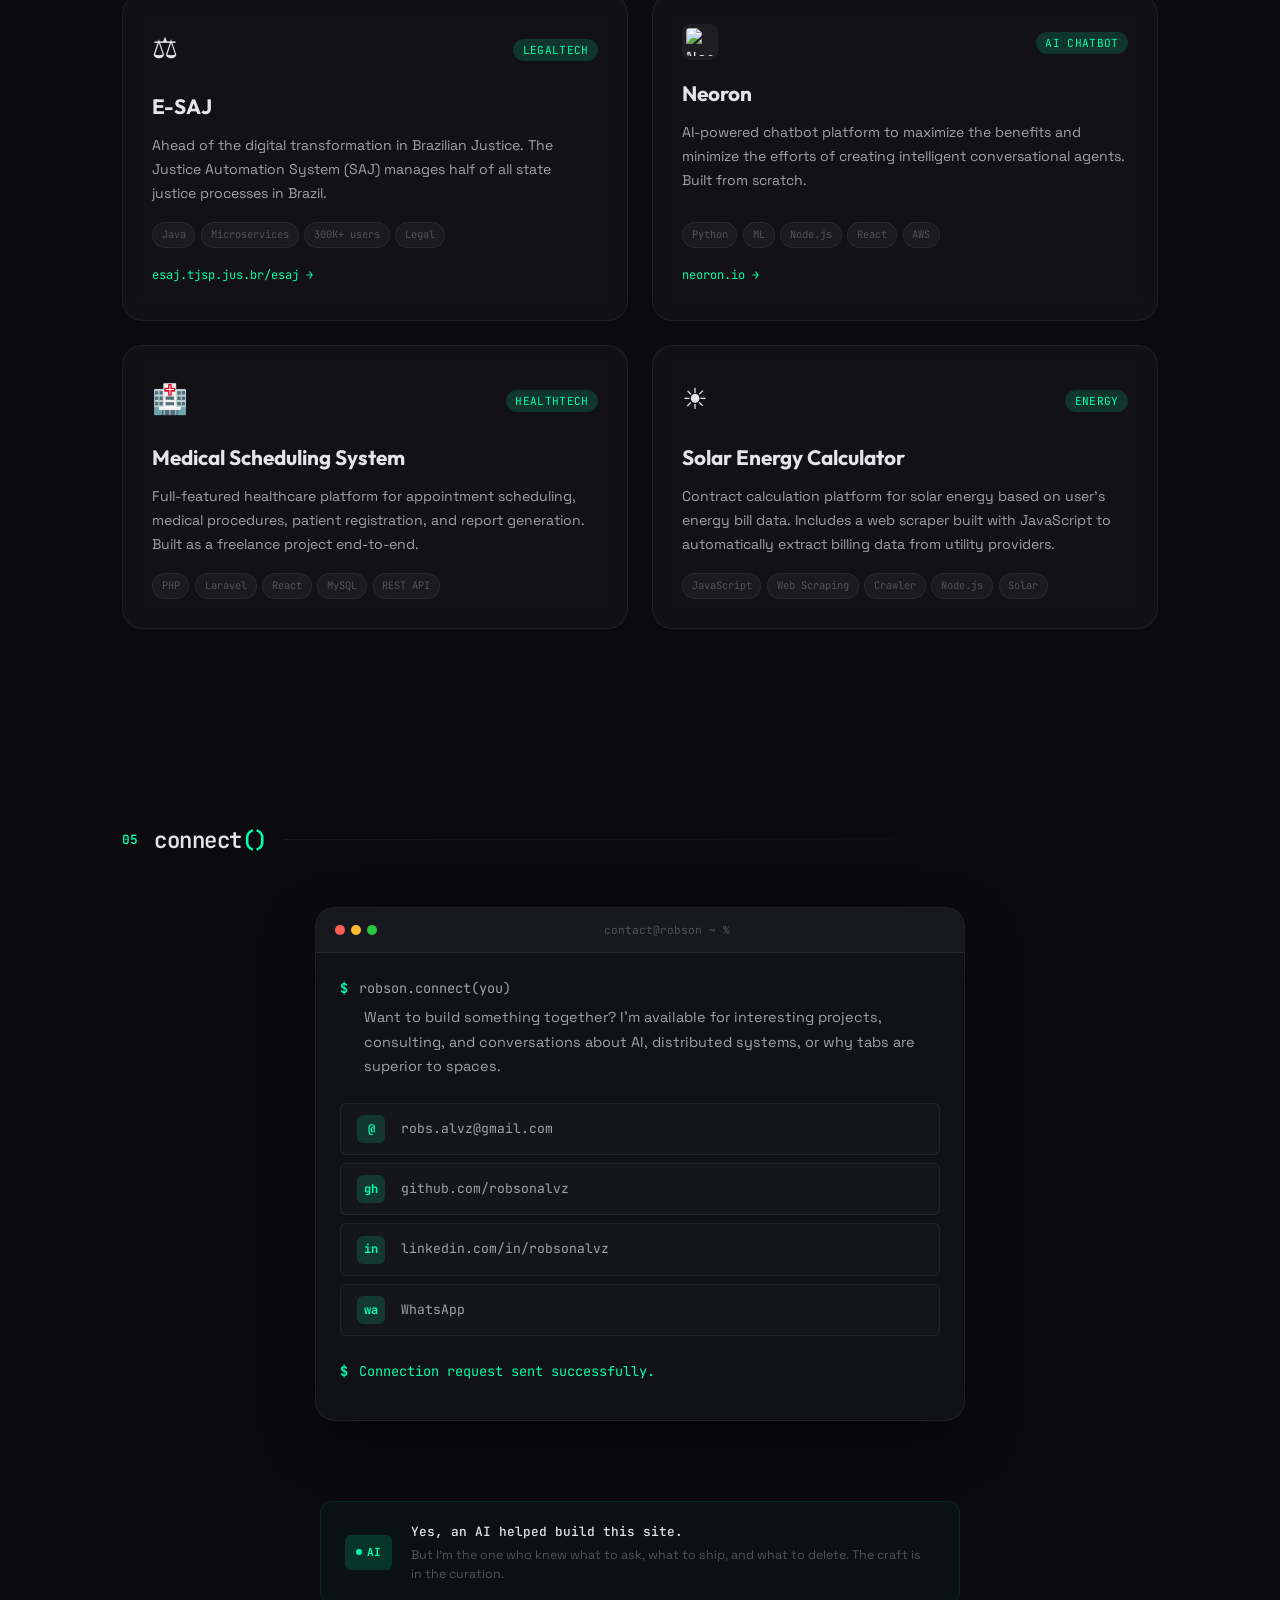
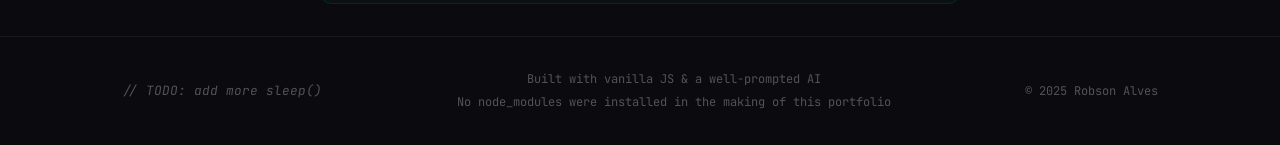
==== commit 23d072a3: "upgrade resume" ====
--- a/index.html
+++ b/index.html
@@ -142,7 +142,7 @@
                             </div>
                             <div class="info-row">
                                 <span class="info-key">education:</span>
-                                <span class="info-value">"CS @ UFPB"</span>
+                                <span class="info-value">"CS @ UFPB (GPA: 9.5/10)"</span>
                             </div>
                             <div class="info-row">
                                 <span class="info-key">coffee:</span>
--- a/css/style.css
+++ b/css/style.css
@@ -713,7 +713,6 @@
 
 /* Featured AI skill card */
 .skill-featured {
-    grid-column: 1 / -1;
     background: linear-gradient(135deg, rgba(0, 255, 170, 0.04) 0%, rgba(0, 212, 255, 0.04) 100%);
     border-color: rgba(0, 255, 170, 0.12);
     position: relative;
@@ -742,19 +741,8 @@
     box-shadow: 0 10px 50px rgba(0, 255, 170, 0.08);
 }
 
-.skill-featured .skill-tags {
-    gap: 0.5rem;
-}
-
-.skill-featured .skill-tag {
-    font-size: 0.75rem;
-    padding: 0.35rem 0.75rem;
-}
-
 .skill-featured-badge {
-    position: absolute;
-    top: 0.8rem;
-    right: 0.8rem;
+    display: inline-block;
     font-family: var(--font-mono);
     font-size: 0.6rem;
     color: var(--accent);
@@ -763,7 +751,13 @@
     border-radius: 100px;
     text-transform: uppercase;
     letter-spacing: 0.05em;
-    animation: blink 2.5s ease-in-out infinite;
+    margin-bottom: 0.5rem;
+    animation: badgePulse 2.5s ease-in-out infinite;
+}
+
+@keyframes badgePulse {
+    0%, 100% { opacity: 1; }
+    50% { opacity: 0.5; }
 }
 
 .skill-icon-ai {
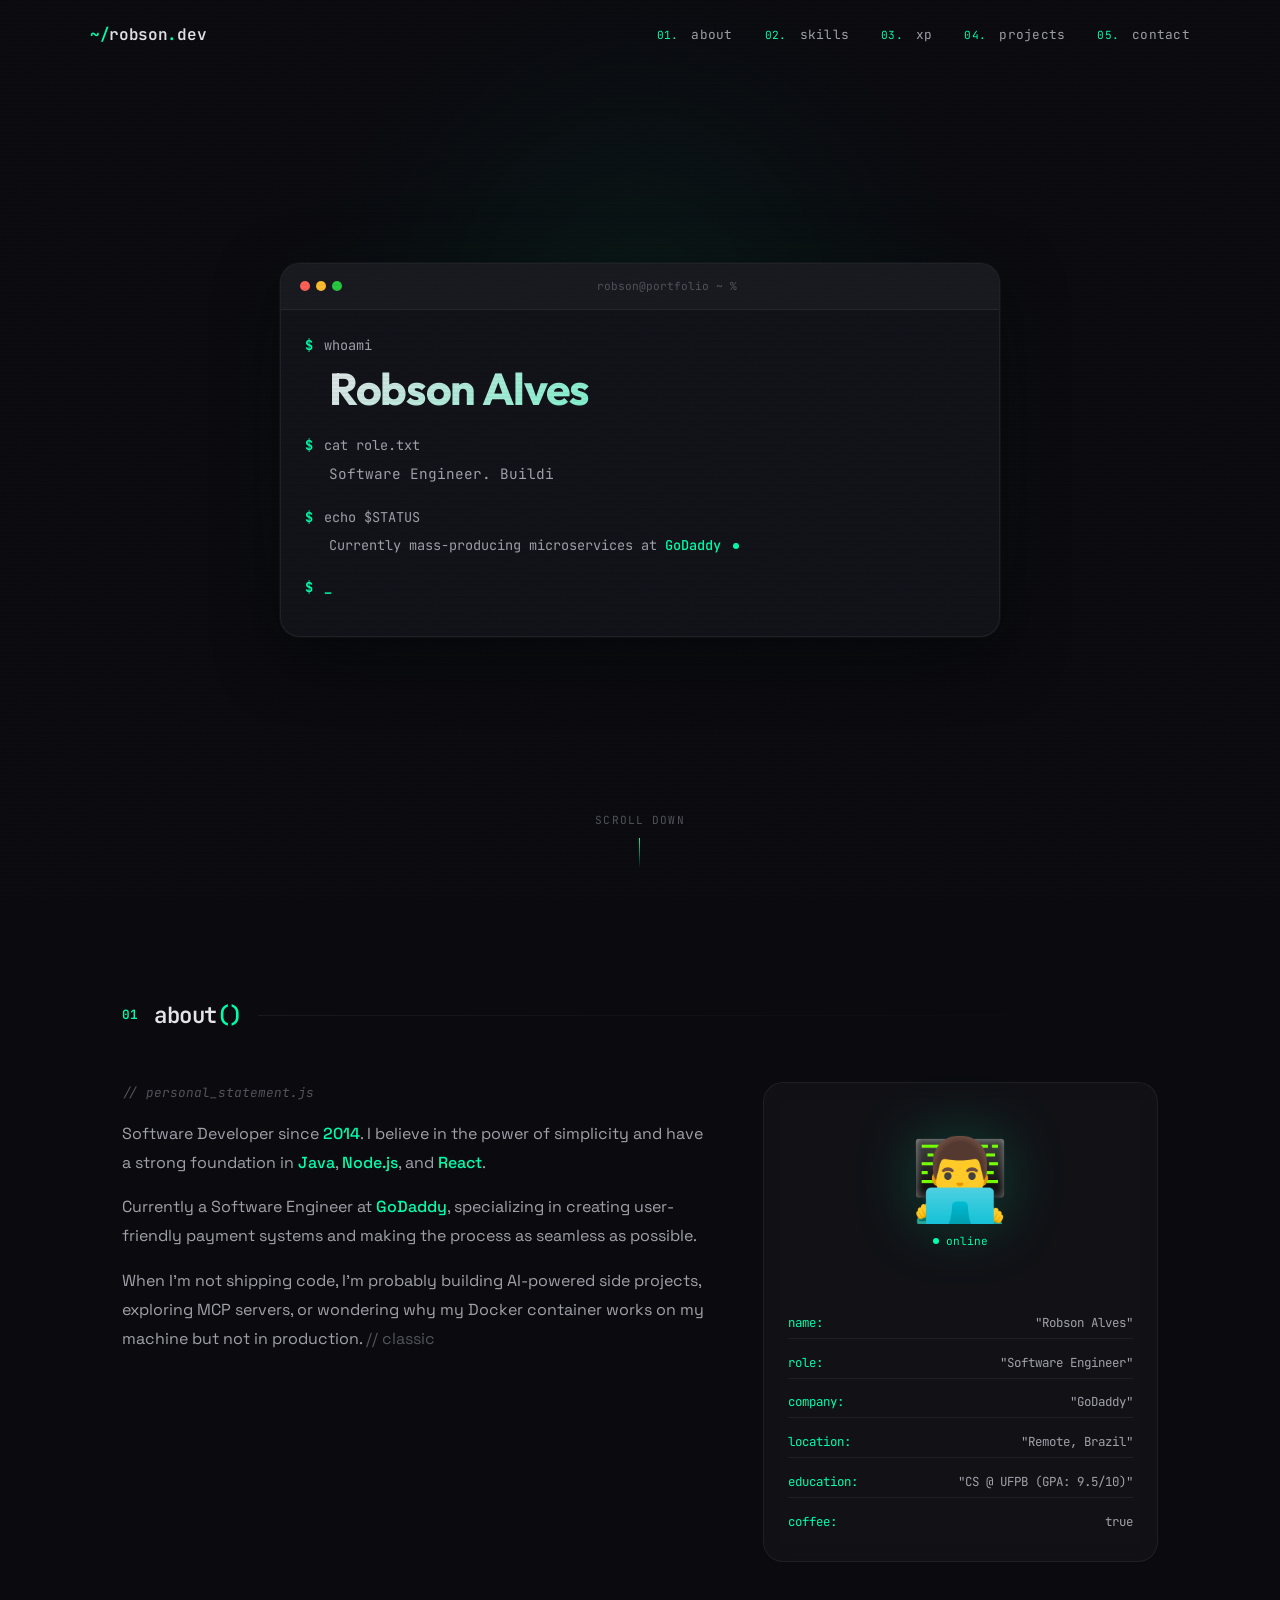
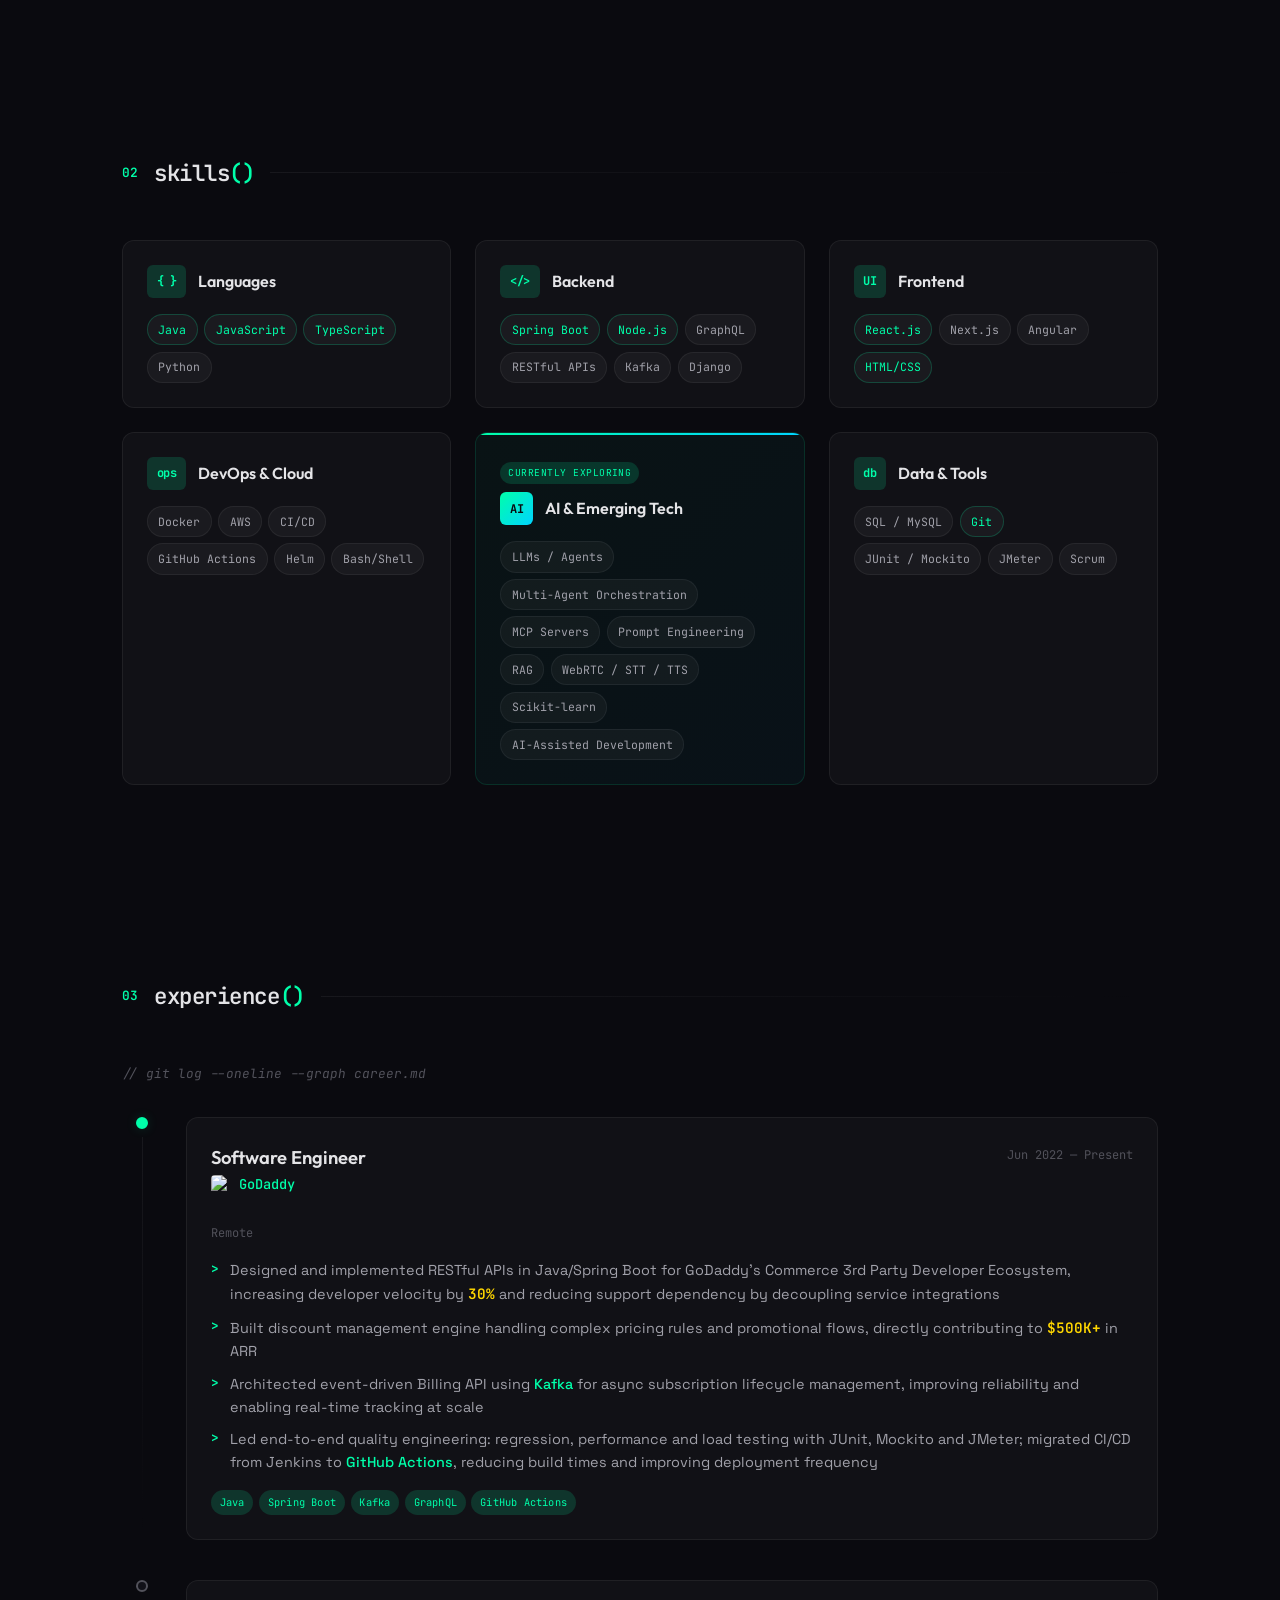
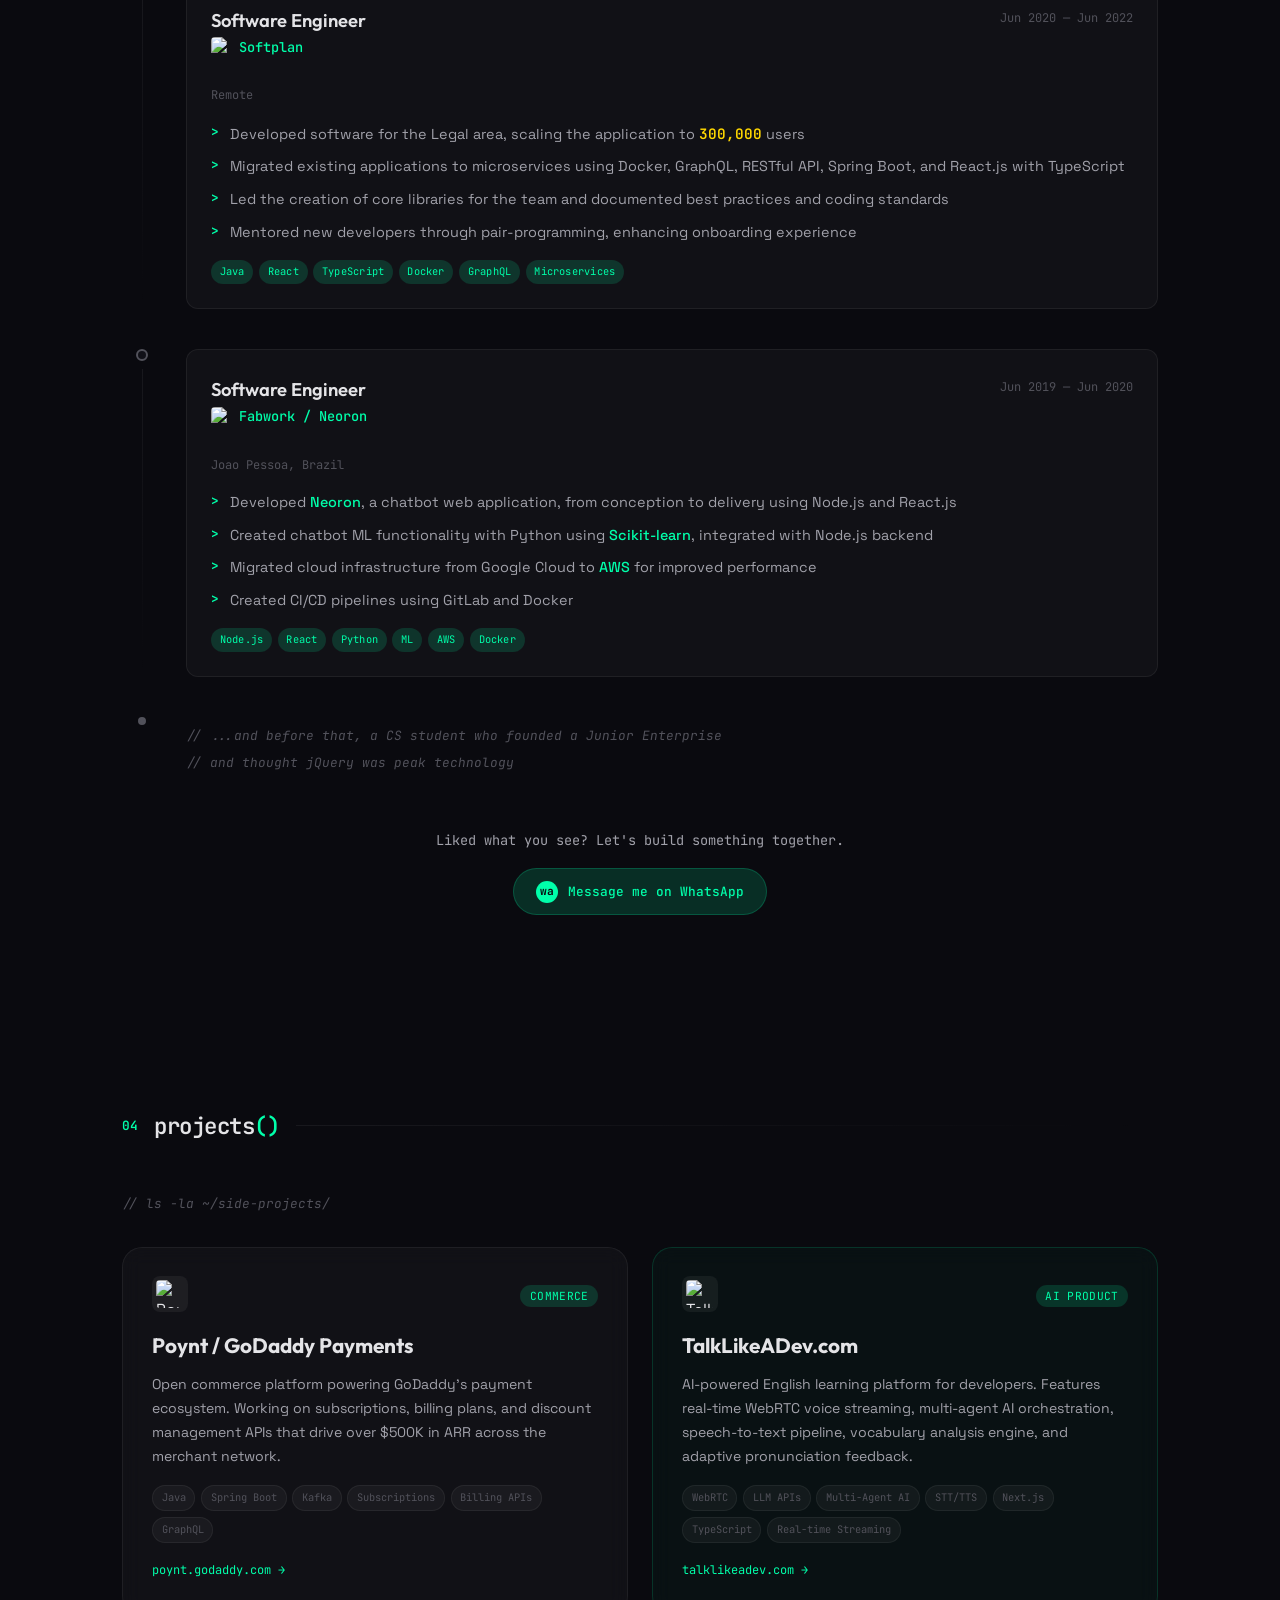
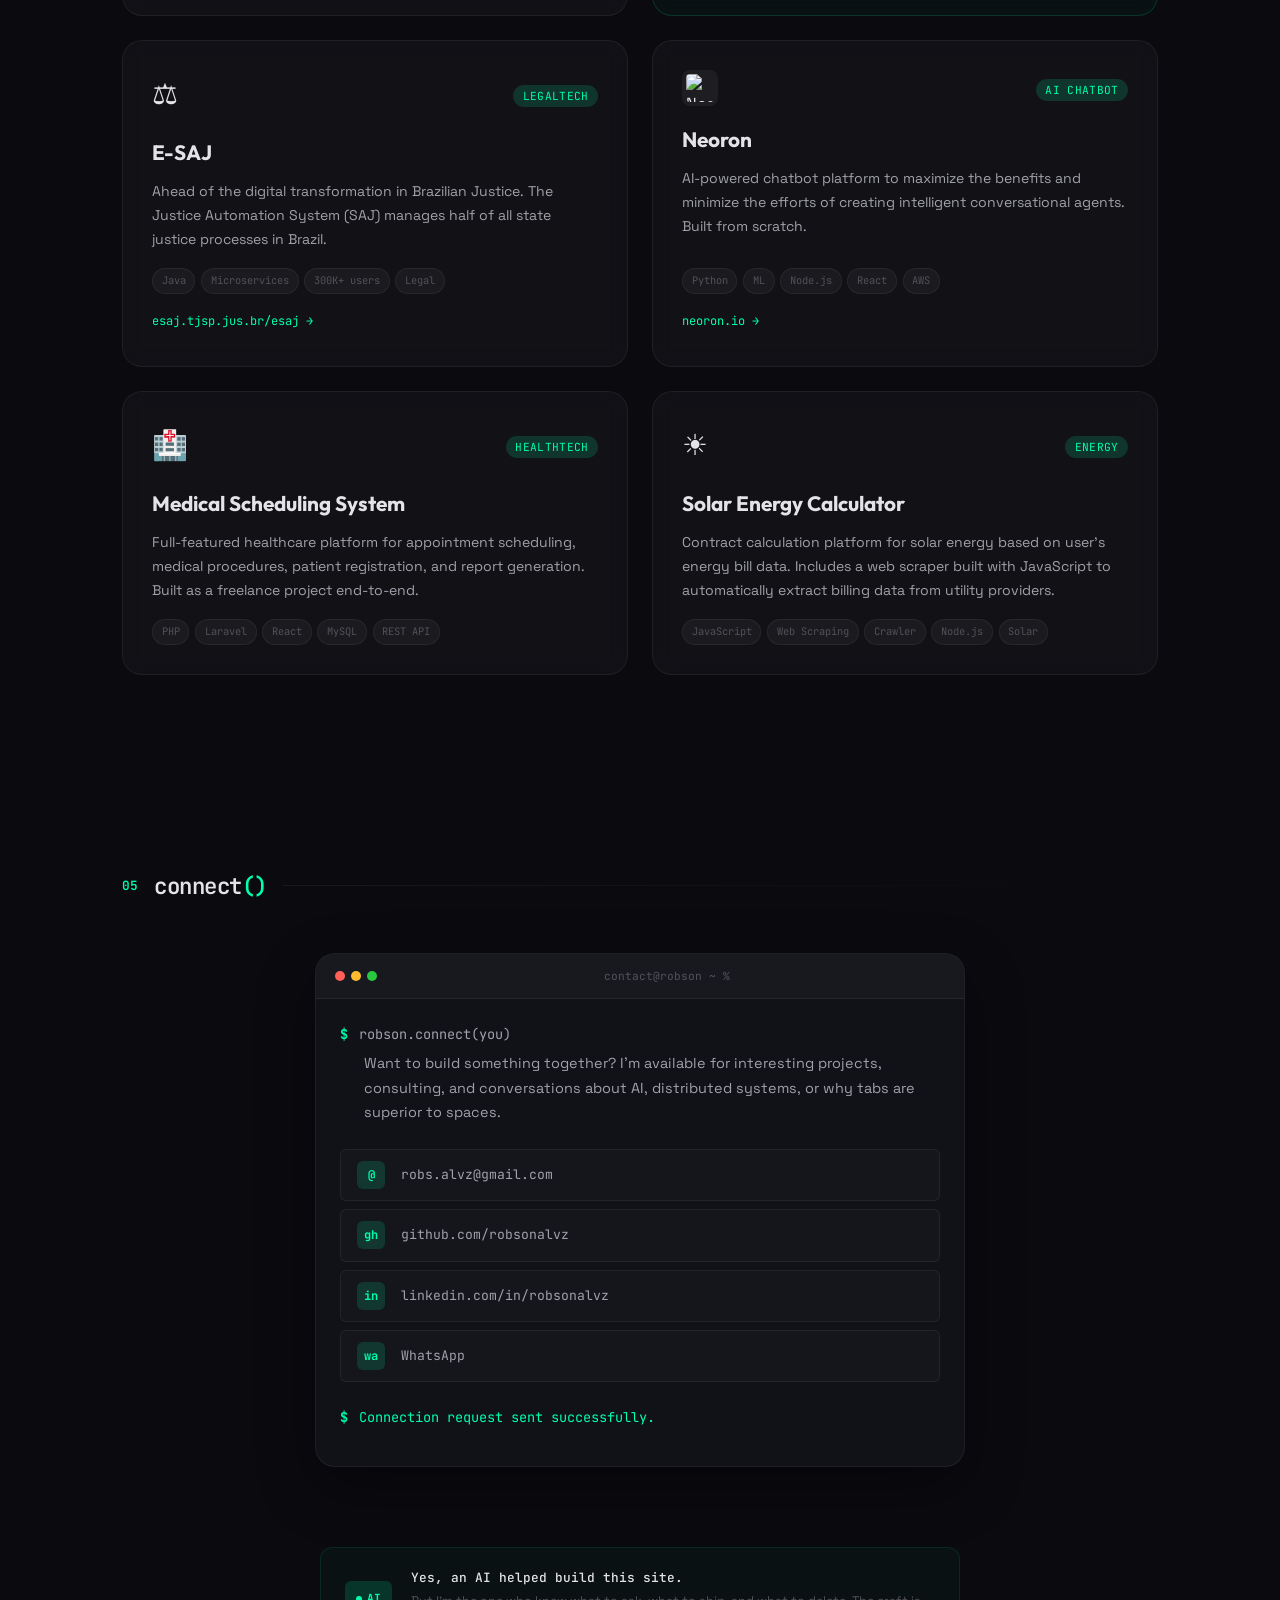
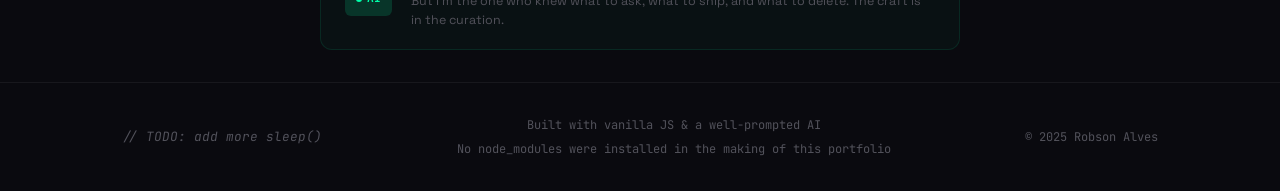
==== commit 67377d97: "fix readme" ====
--- a/index.html
+++ b/index.html
@@ -280,10 +280,10 @@
                         </div>
                         <span class="timeline-location">Remote</span>
                         <ul class="timeline-details">
-                            <li>Built APIs for GoDaddy's Commerce 3rd Party Developer Ecosystem, increasing developer velocity by <span class="metric">30%</span> and reducing support dependency</li>
-                            <li>Created robust discount management functionalities, resulting in over <span class="metric">$500K</span> in Annual Recurring Revenue (ARR)</li>
-                            <li>Enhanced Billing API with event-driven design using <span class="highlight">Kafka</span> to improve subscription tracking and reliability</li>
-                            <li>Led regression, performance, and load testing using JUnit, Mockito and JMeter. Migrated CI/CD from Jenkins to <span class="highlight">GitHub Actions</span></li>
+                            <li>Designed and implemented RESTful APIs in Java/Spring Boot for GoDaddy's Commerce 3rd Party Developer Ecosystem, increasing developer velocity by <span class="metric">30%</span> and reducing support dependency by decoupling service integrations</li>
+                            <li>Built discount management engine handling complex pricing rules and promotional flows, directly contributing to <span class="metric">$500K+</span> in ARR</li>
+                            <li>Architected event-driven Billing API using <span class="highlight">Kafka</span> for async subscription lifecycle management, improving reliability and enabling real-time tracking at scale</li>
+                            <li>Led end-to-end quality engineering: regression, performance and load testing with JUnit, Mockito and JMeter; migrated CI/CD from Jenkins to <span class="highlight">GitHub Actions</span>, reducing build times and improving deployment frequency</li>
                         </ul>
                         <div class="timeline-tags">
                             <span>Java</span><span>Spring Boot</span><span>Kafka</span><span>GraphQL</span><span>GitHub Actions</span>
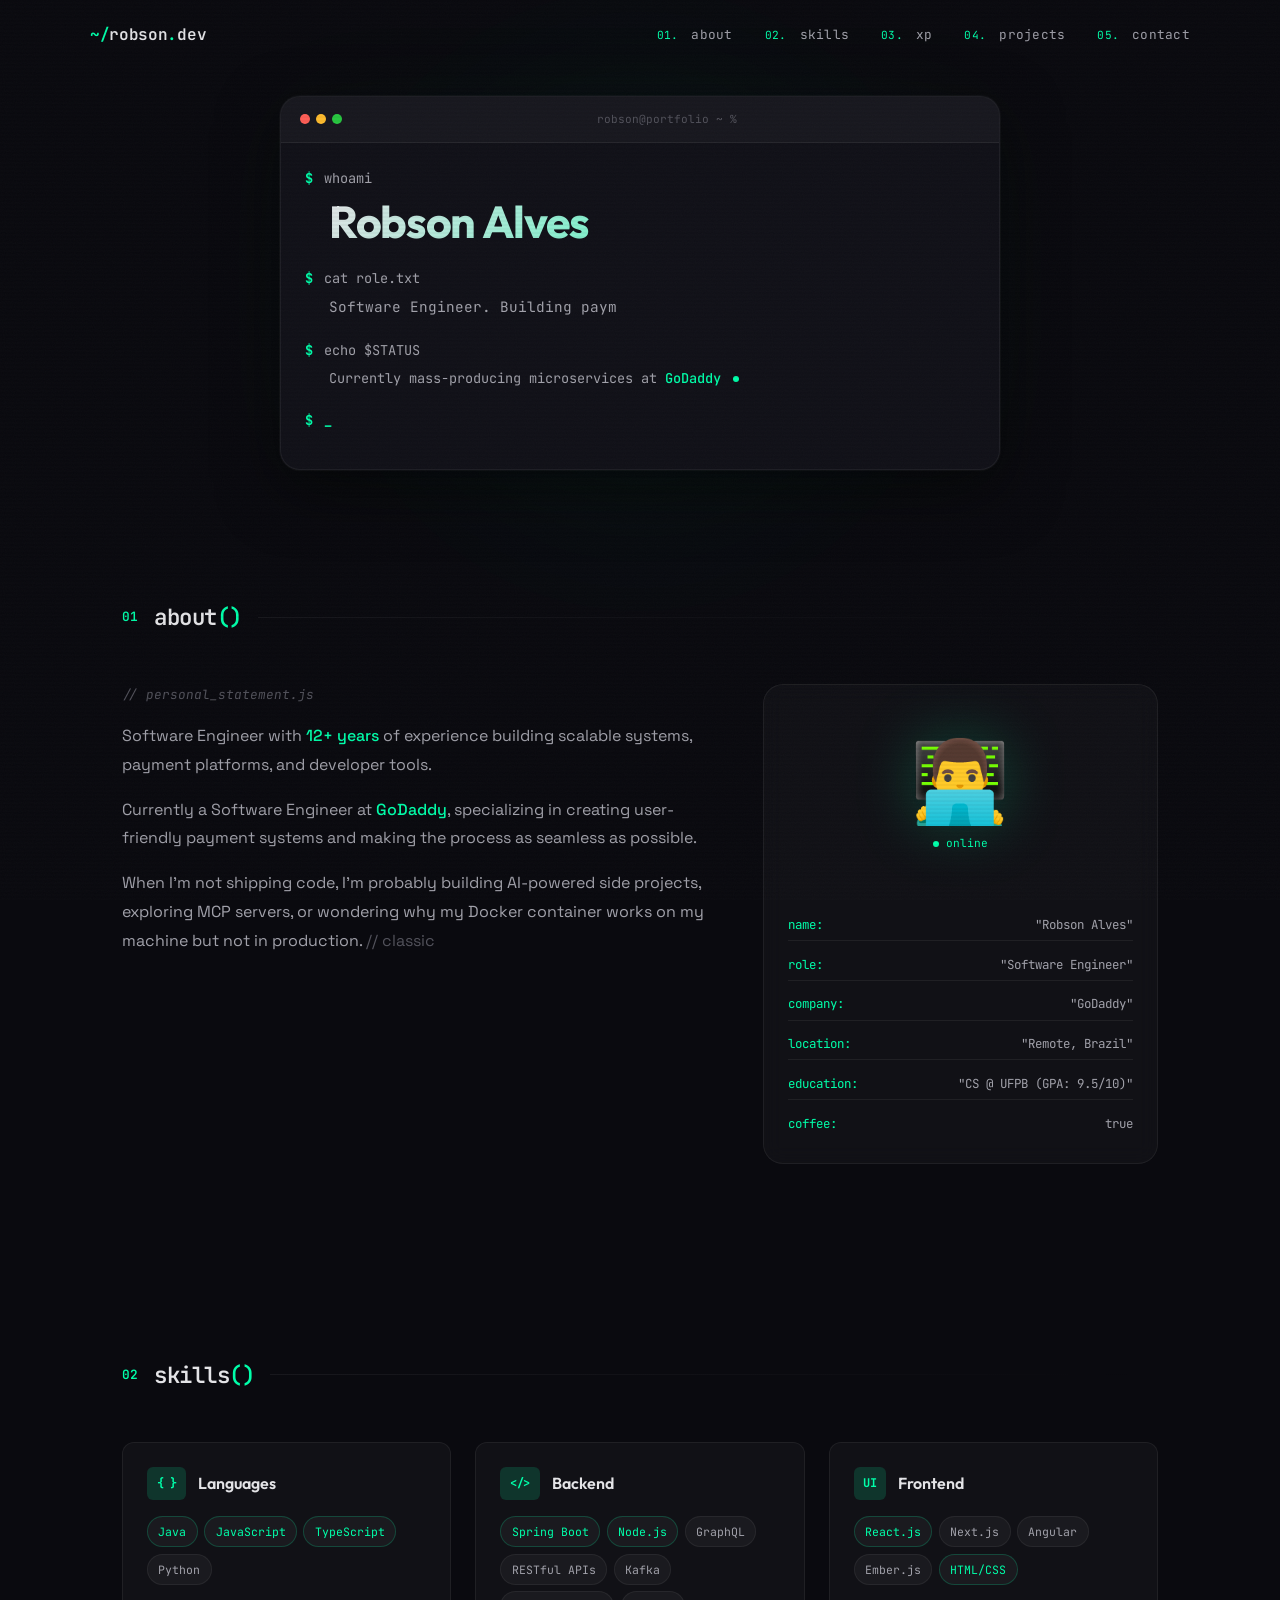
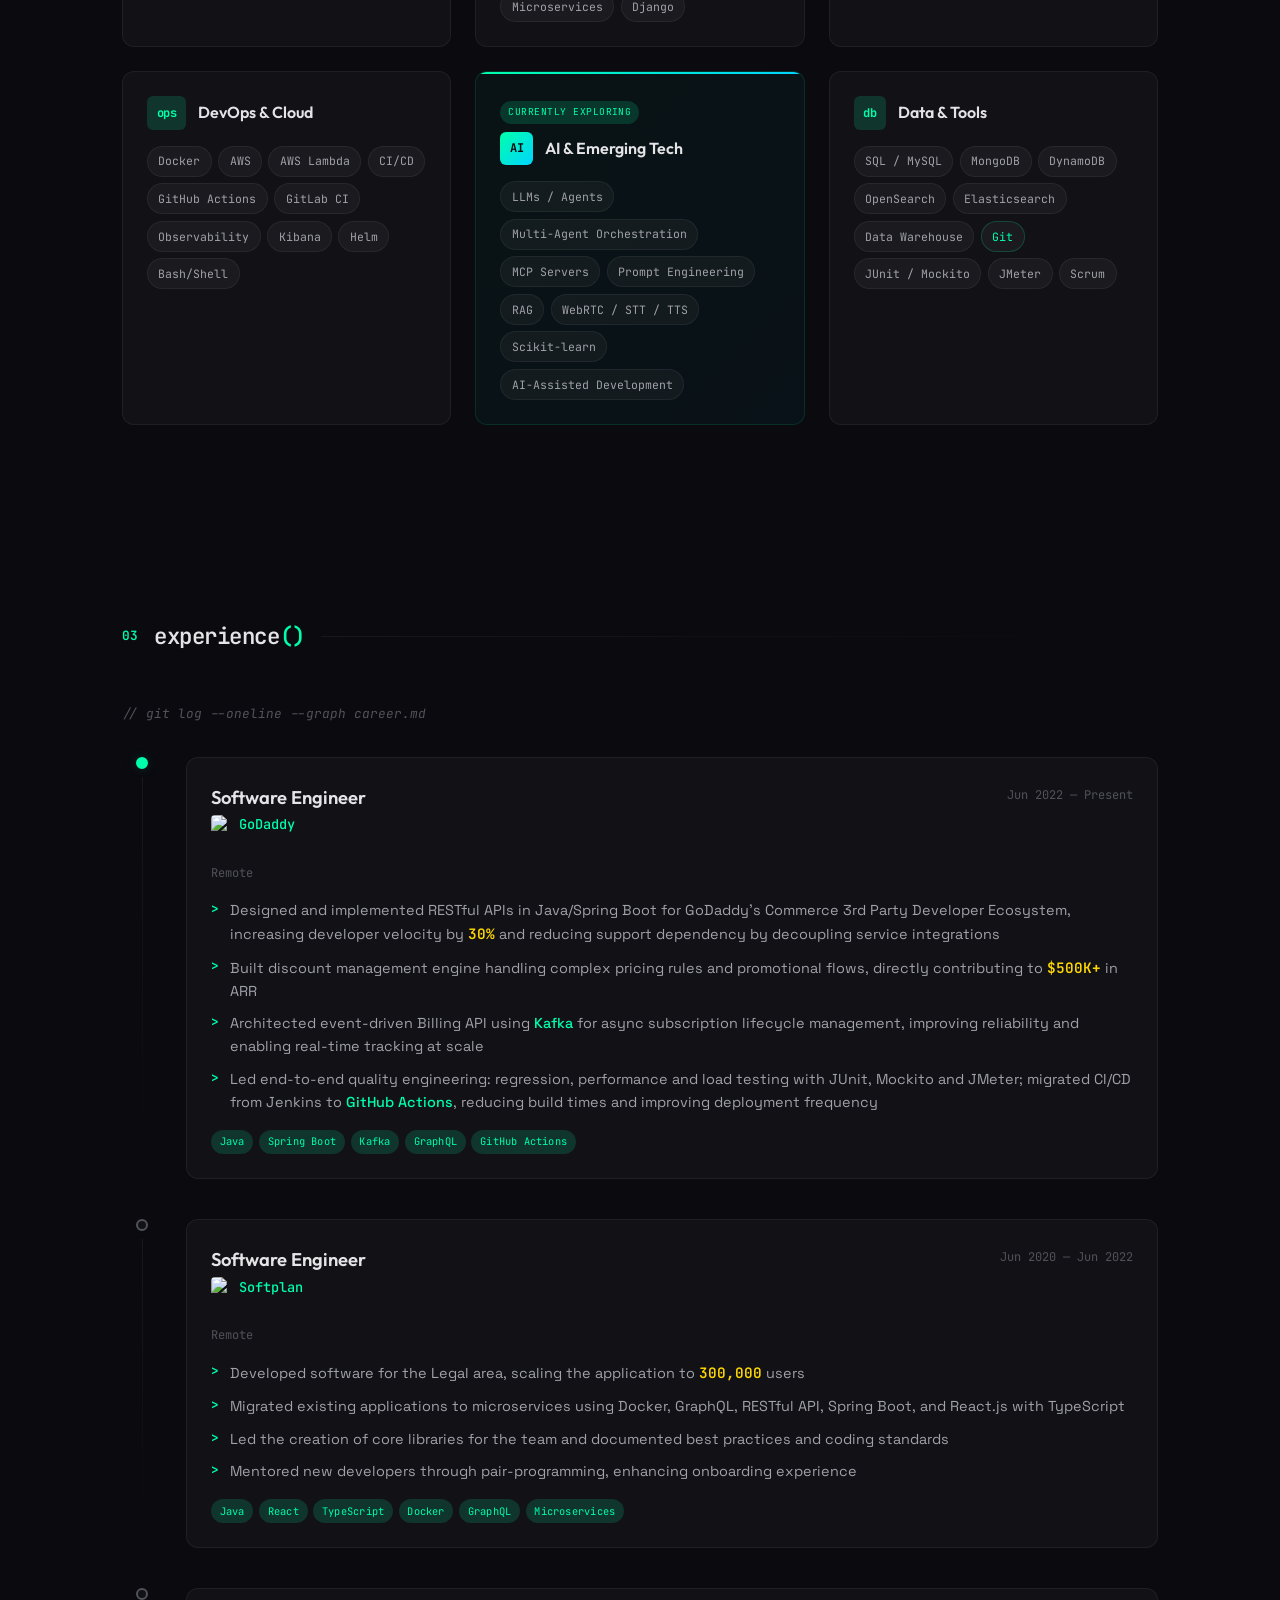
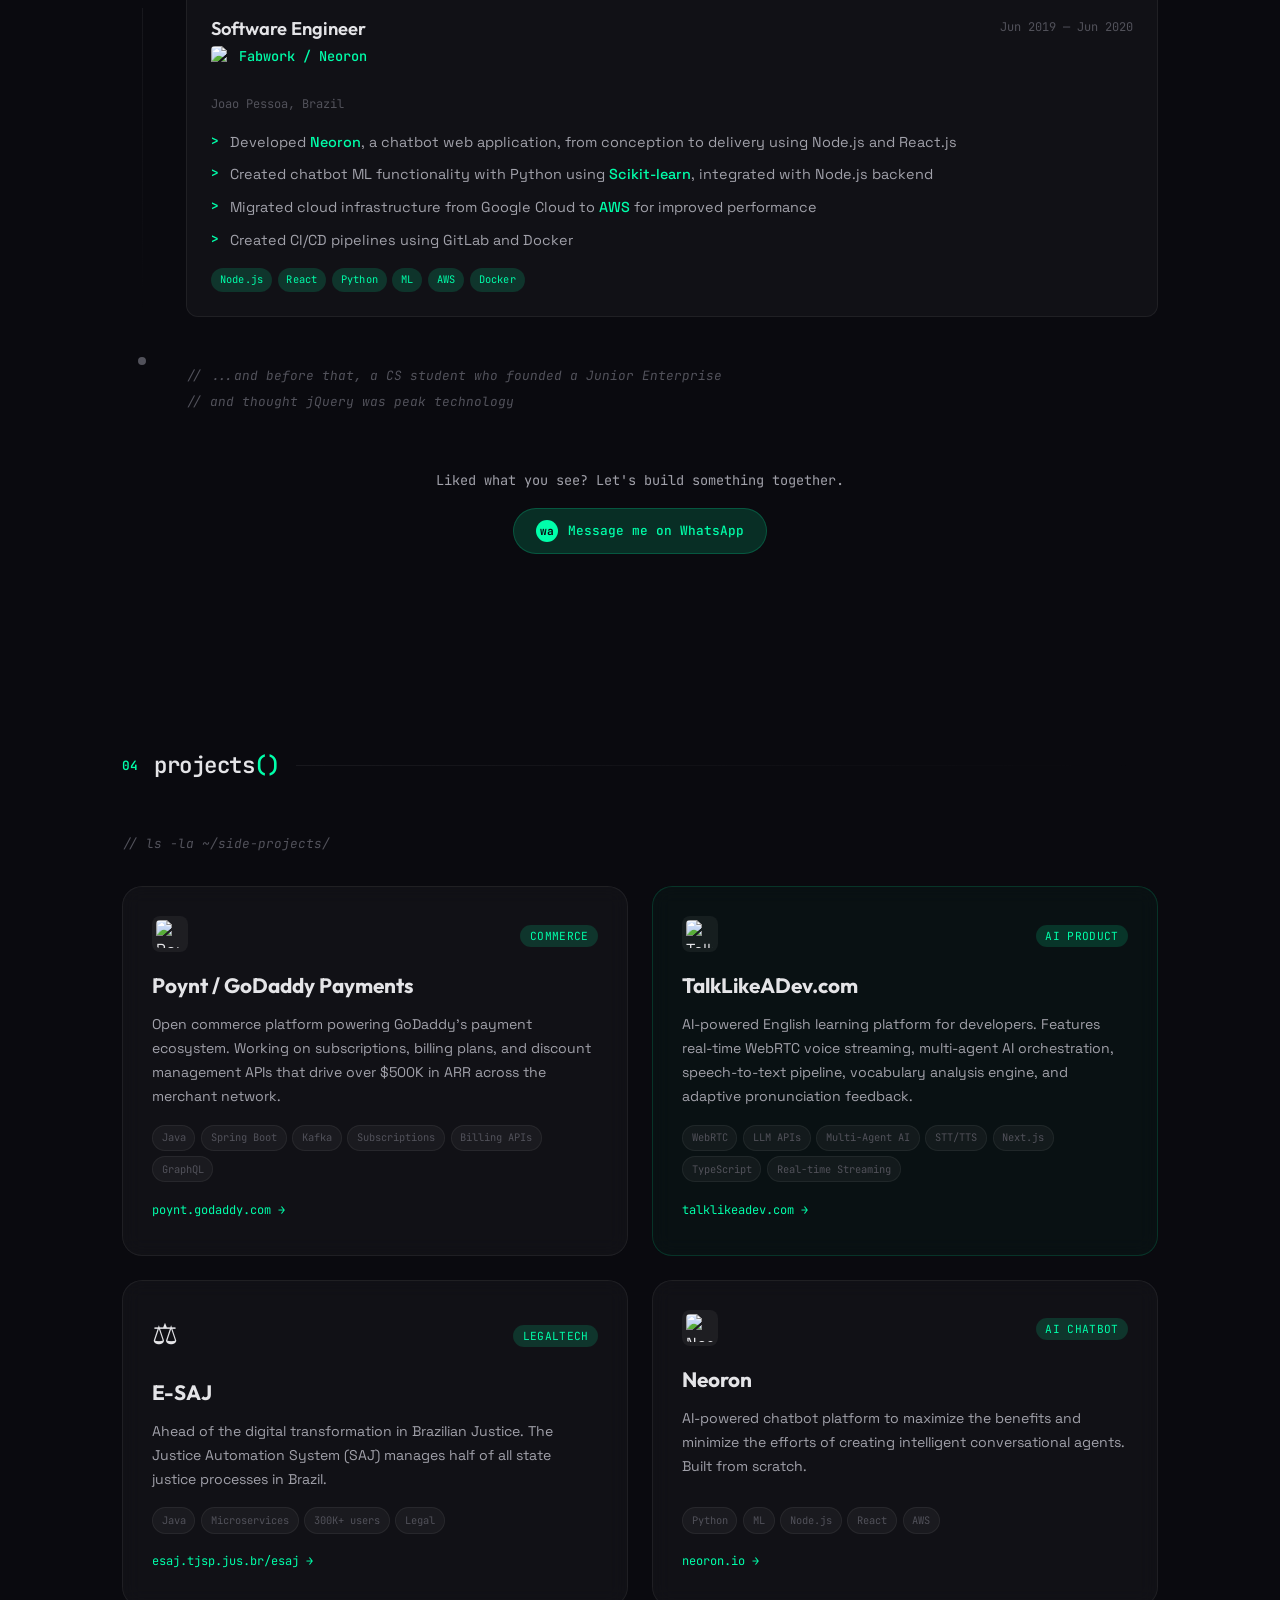
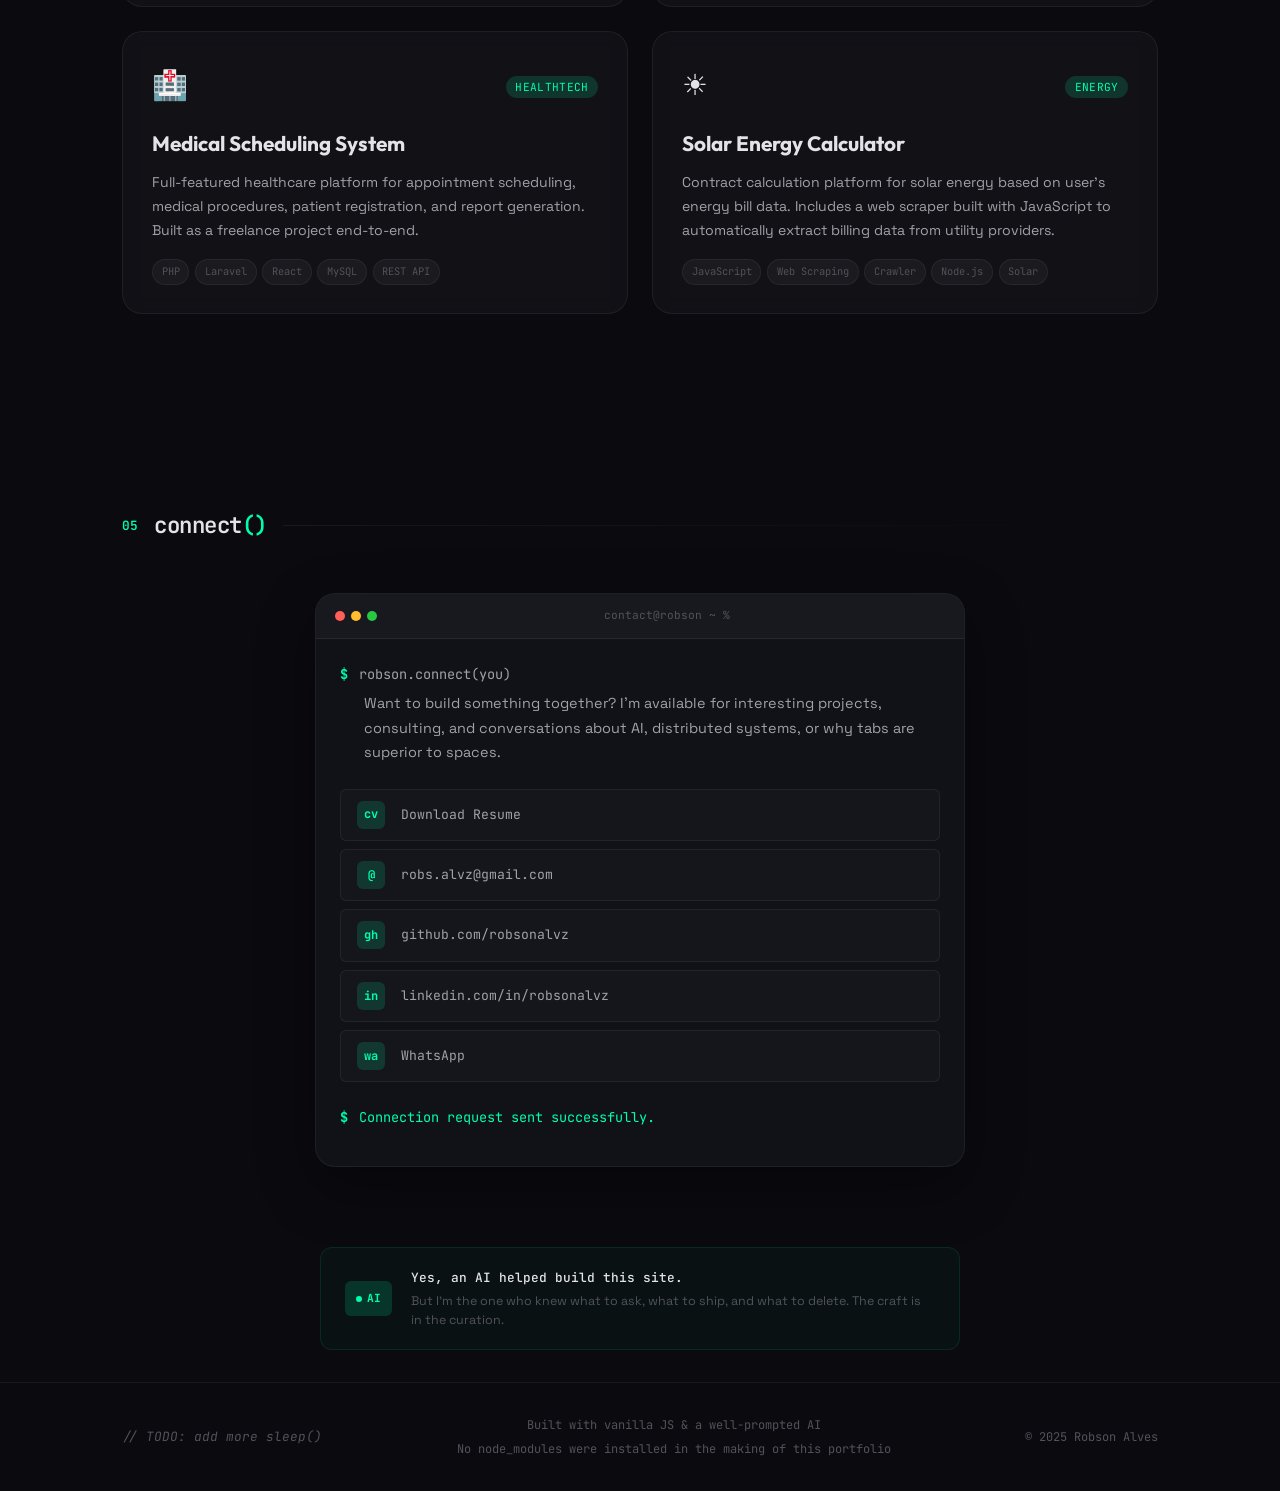
==== commit f12c5b37: "adicionar download re sume" ====
--- a/index.html
+++ b/index.html
@@ -85,10 +85,6 @@
                 </div>
             </div>
         </div>
-        <div class="hero-scroll">
-            <span>scroll down</span>
-            <div class="scroll-arrow"></div>
-        </div>
     </section>
 
     <!-- About Section -->
@@ -103,9 +99,8 @@
                 <div class="about-text reveal">
                     <div class="code-comment">// personal_statement.js</div>
                     <p>
-                        Software Developer since <span class="highlight">2014</span>. I believe in the power of simplicity
-                        and have a strong foundation in <span class="highlight">Java</span>, <span class="highlight">Node.js</span>,
-                        and <span class="highlight">React</span>.
+                        Software Engineer with <span class="highlight">12+ years</span> of experience building scalable systems,
+                        payment platforms, and developer tools.
                     </p>
                     <p>
                         Currently a Software Engineer at <span class="highlight">GoDaddy</span>, specializing in creating
@@ -187,6 +182,7 @@
                         <span class="skill-tag" data-level="advanced">GraphQL</span>
                         <span class="skill-tag" data-level="advanced">RESTful APIs</span>
                         <span class="skill-tag" data-level="advanced">Kafka</span>
+                        <span class="skill-tag" data-level="advanced">Microservices</span>
                         <span class="skill-tag" data-level="intermediate">Django</span>
                     </div>
                 </div>
@@ -199,6 +195,7 @@
                         <span class="skill-tag" data-level="expert">React.js</span>
                         <span class="skill-tag" data-level="advanced">Next.js</span>
                         <span class="skill-tag" data-level="advanced">Angular</span>
+                        <span class="skill-tag" data-level="intermediate">Ember.js</span>
                         <span class="skill-tag" data-level="expert">HTML/CSS</span>
                     </div>
                 </div>
@@ -210,8 +207,12 @@
                     <div class="skill-tags">
                         <span class="skill-tag" data-level="advanced">Docker</span>
                         <span class="skill-tag" data-level="advanced">AWS</span>
+                        <span class="skill-tag" data-level="advanced">AWS Lambda</span>
                         <span class="skill-tag" data-level="advanced">CI/CD</span>
                         <span class="skill-tag" data-level="advanced">GitHub Actions</span>
+                        <span class="skill-tag" data-level="advanced">GitLab CI</span>
+                        <span class="skill-tag" data-level="advanced">Observability</span>
+                        <span class="skill-tag" data-level="advanced">Kibana</span>
                         <span class="skill-tag" data-level="intermediate">Helm</span>
                         <span class="skill-tag" data-level="advanced">Bash/Shell</span>
                     </div>
@@ -240,6 +241,11 @@
                     </div>
                     <div class="skill-tags">
                         <span class="skill-tag" data-level="advanced">SQL / MySQL</span>
+                        <span class="skill-tag" data-level="advanced">MongoDB</span>
+                        <span class="skill-tag" data-level="advanced">DynamoDB</span>
+                        <span class="skill-tag" data-level="advanced">OpenSearch</span>
+                        <span class="skill-tag" data-level="advanced">Elasticsearch</span>
+                        <span class="skill-tag" data-level="advanced">Data Warehouse</span>
                         <span class="skill-tag" data-level="expert">Git</span>
                         <span class="skill-tag" data-level="advanced">JUnit / Mockito</span>
                         <span class="skill-tag" data-level="intermediate">JMeter</span>
@@ -513,6 +519,10 @@
                         <p class="contact-intro">Want to build something together? I'm available for interesting projects, consulting, and conversations about AI, distributed systems, or why tabs are superior to spaces.</p>
                     </div>
                     <div class="contact-links">
+                        <a href="resume.html" target="_blank" class="contact-link">
+                            <span class="contact-link-icon">cv</span>
+                            <span class="contact-link-label">Download Resume</span>
+                        </a>
                         <a href="mailto:robs.alvz@gmail.com" class="contact-link">
                             <span class="contact-link-icon">@</span>
                             <span class="contact-link-label">robs.alvz@gmail.com</span>
--- a/css/style.css
+++ b/css/style.css
@@ -277,12 +277,12 @@
 
 /* --- Hero Section --- */
 .hero {
-    min-height: 100vh;
+    min-height: auto;
     display: flex;
     flex-direction: column;
     align-items: center;
     justify-content: center;
-    padding: 2rem;
+    padding: 6rem 2rem 2rem;
     position: relative;
 }
 
@@ -491,15 +491,17 @@
 }
 
 .scroll-arrow {
-    width: 1px;
-    height: 30px;
-    background: linear-gradient(to bottom, var(--accent), transparent);
-    animation: scrollPulse 2s ease-in-out infinite;
-}
-
-@keyframes scrollPulse {
-    0%, 100% { opacity: 0.3; transform: scaleY(0.6); }
-    50% { opacity: 1; transform: scaleY(1); }
+    width: 16px;
+    height: 16px;
+    border-right: 2px solid var(--accent);
+    border-bottom: 2px solid var(--accent);
+    transform: rotate(45deg);
+    animation: scrollBounce 2s ease-in-out infinite;
+}
+
+@keyframes scrollBounce {
+    0%, 100% { transform: rotate(45deg) translateY(0); opacity: 1; }
+    50% { transform: rotate(45deg) translateY(8px); opacity: 0.3; }
 }
 
 /* --- Sections --- */
@@ -1350,8 +1352,8 @@
     }
 
     .hero {
-        min-height: 100svh;
-        padding: 1.5rem;
+        min-height: auto;
+        padding: 5rem 1.5rem 1.5rem;
     }
 
     .hero-name h1 {
@@ -1551,7 +1553,7 @@
     }
 
     .hero {
-        padding: 1rem;
+        padding: 5rem 1rem 1rem;
     }
 
     .hero-name h1 {
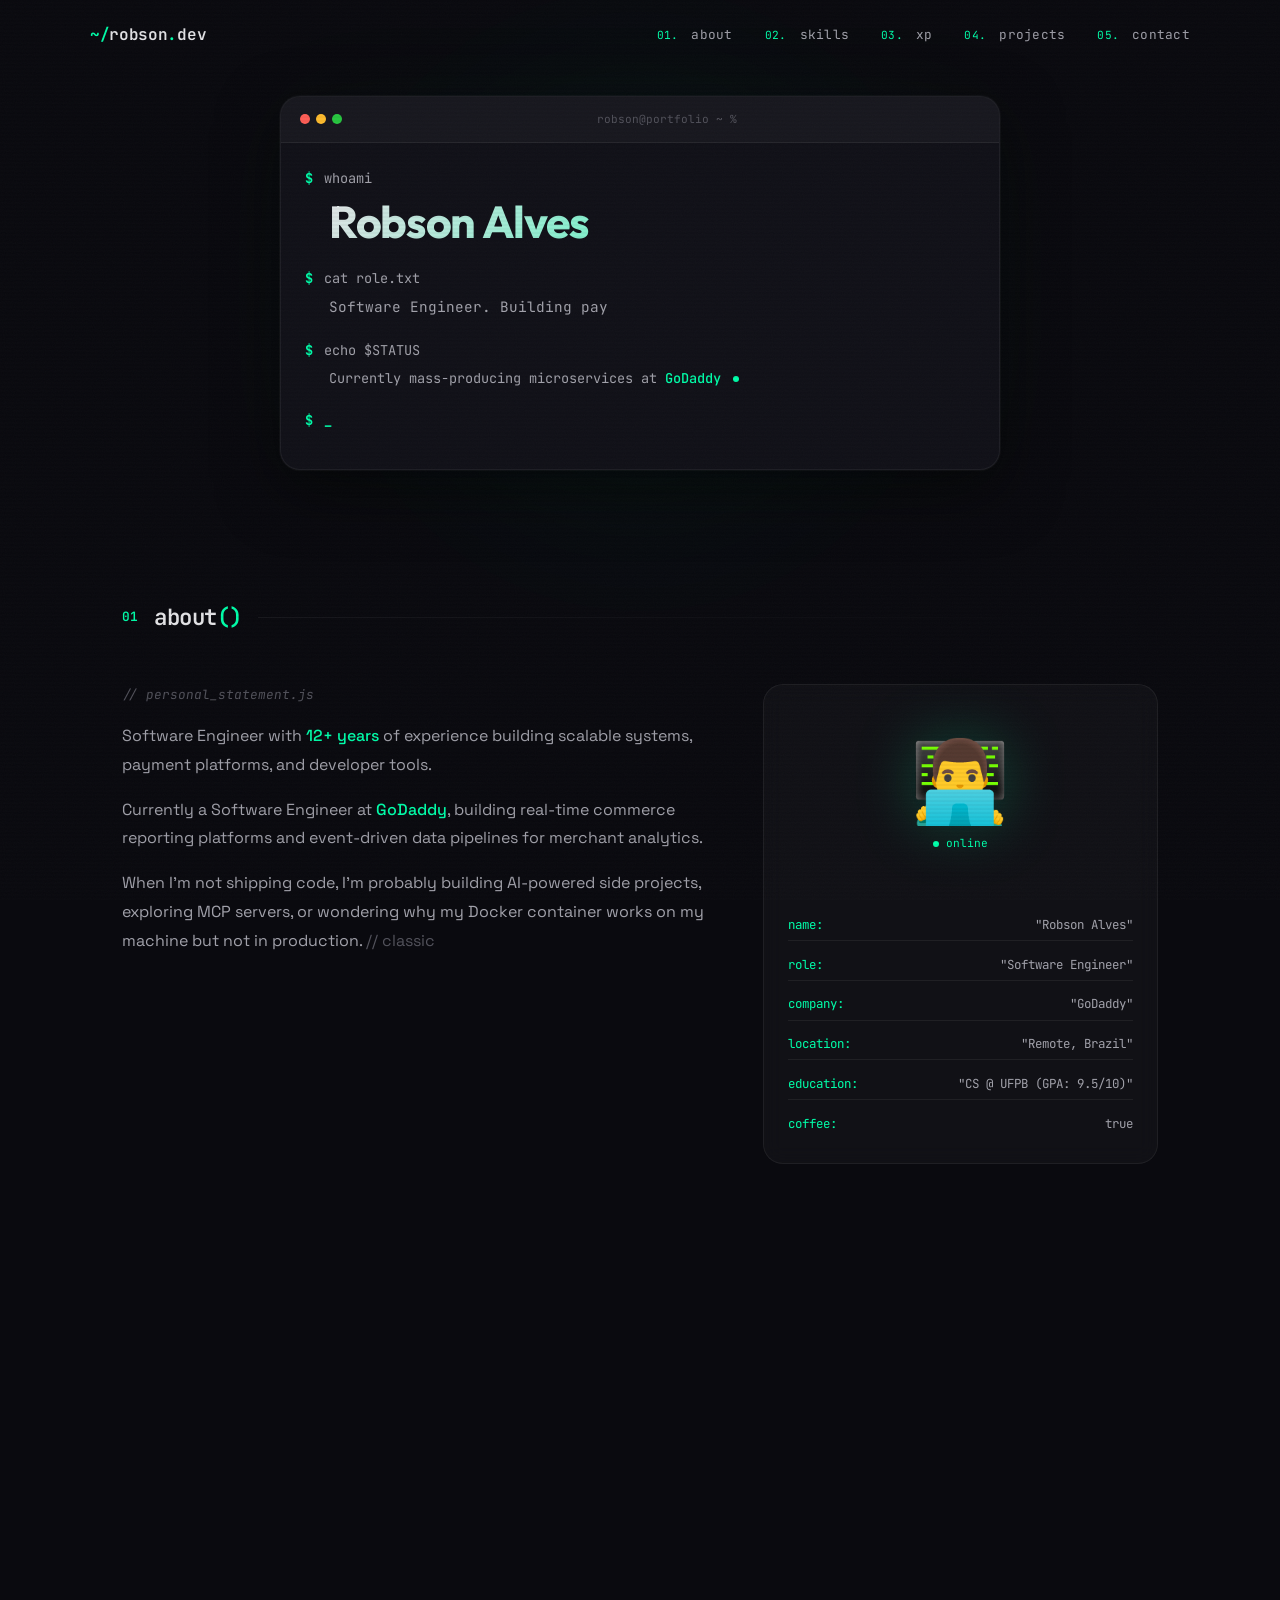
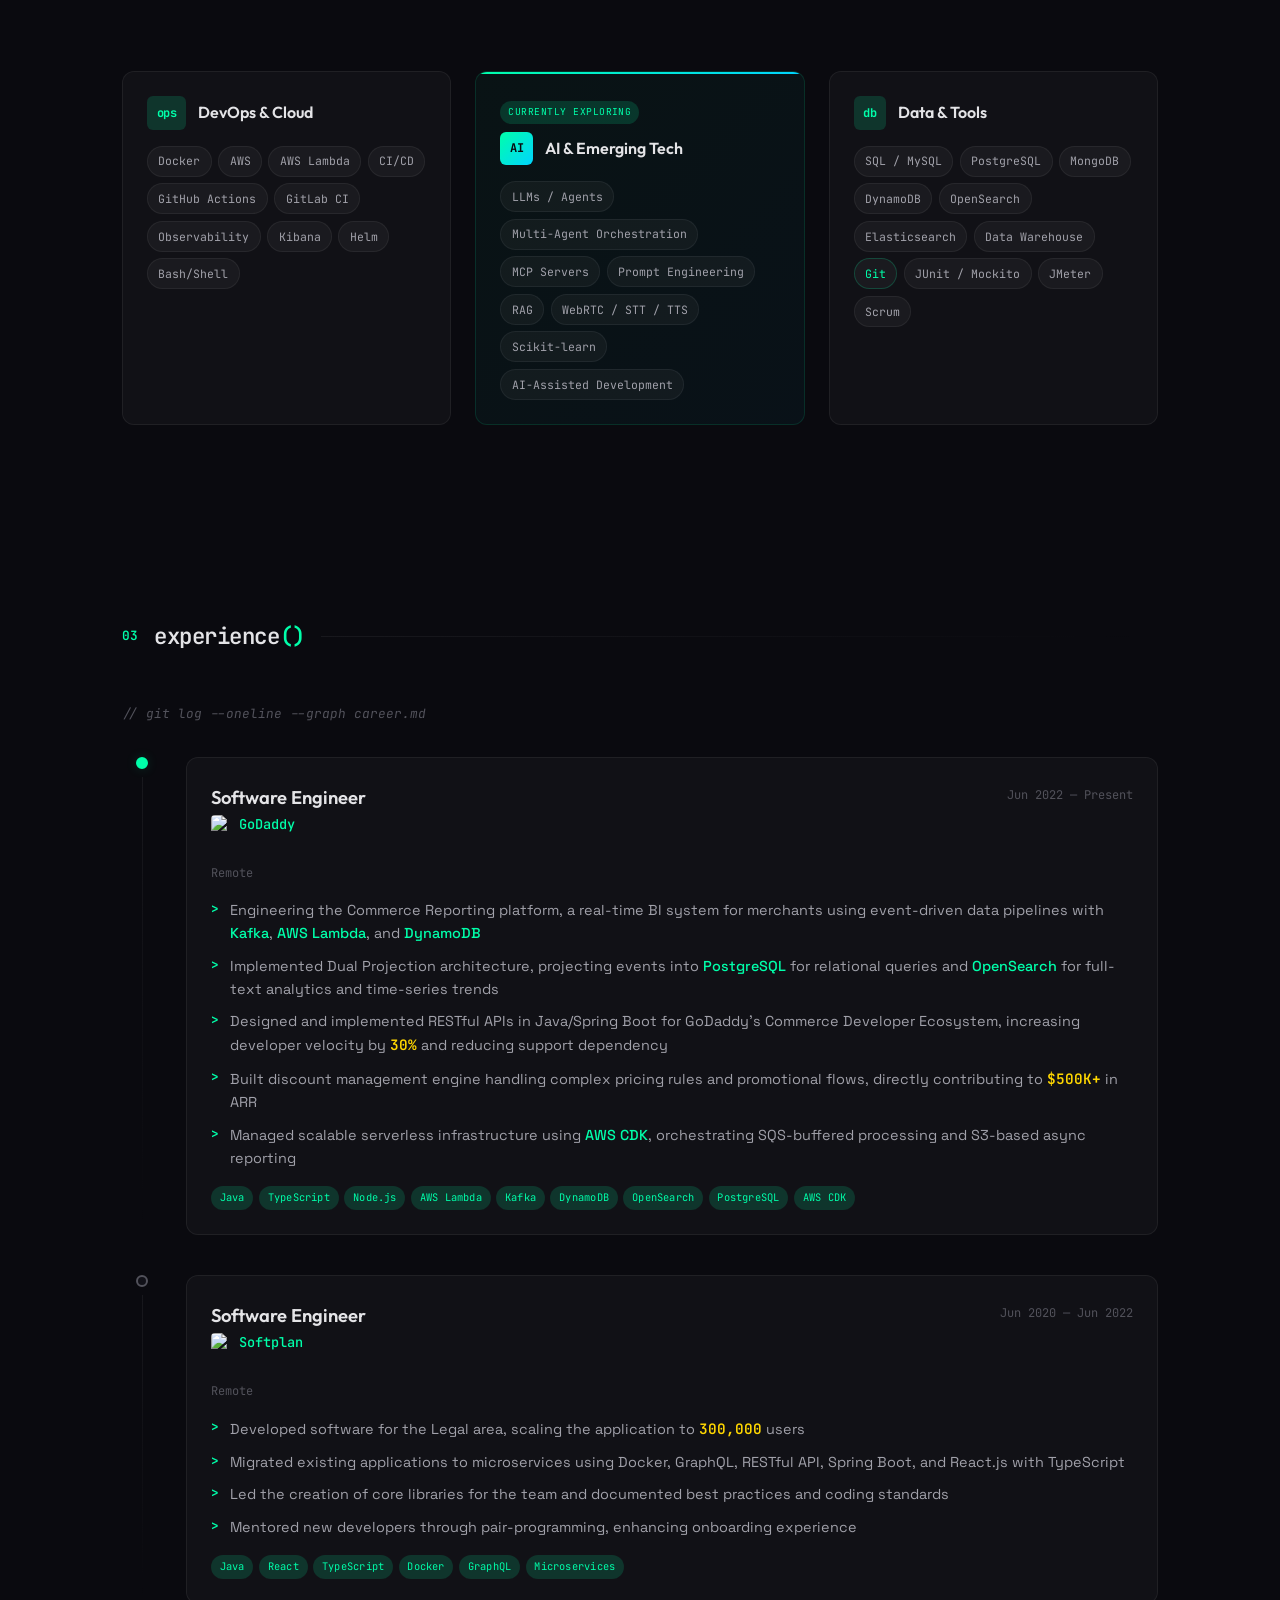
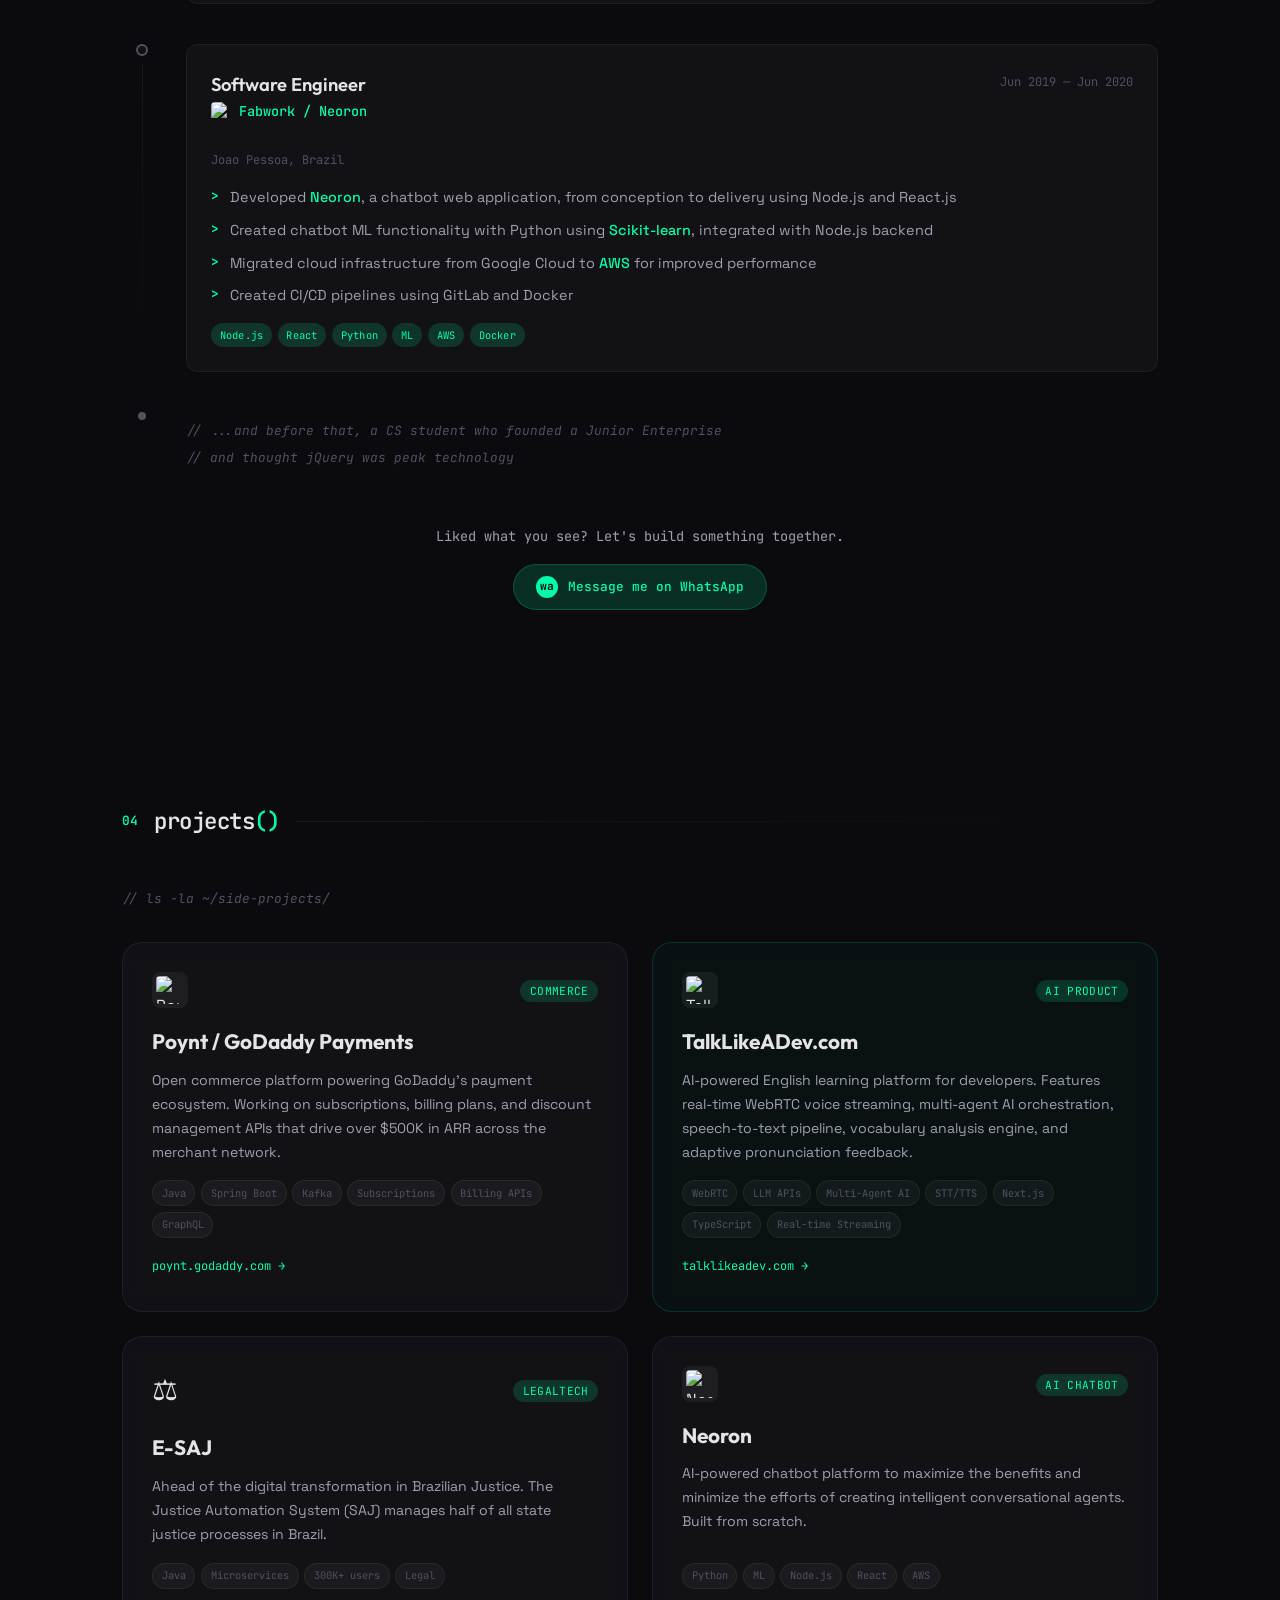
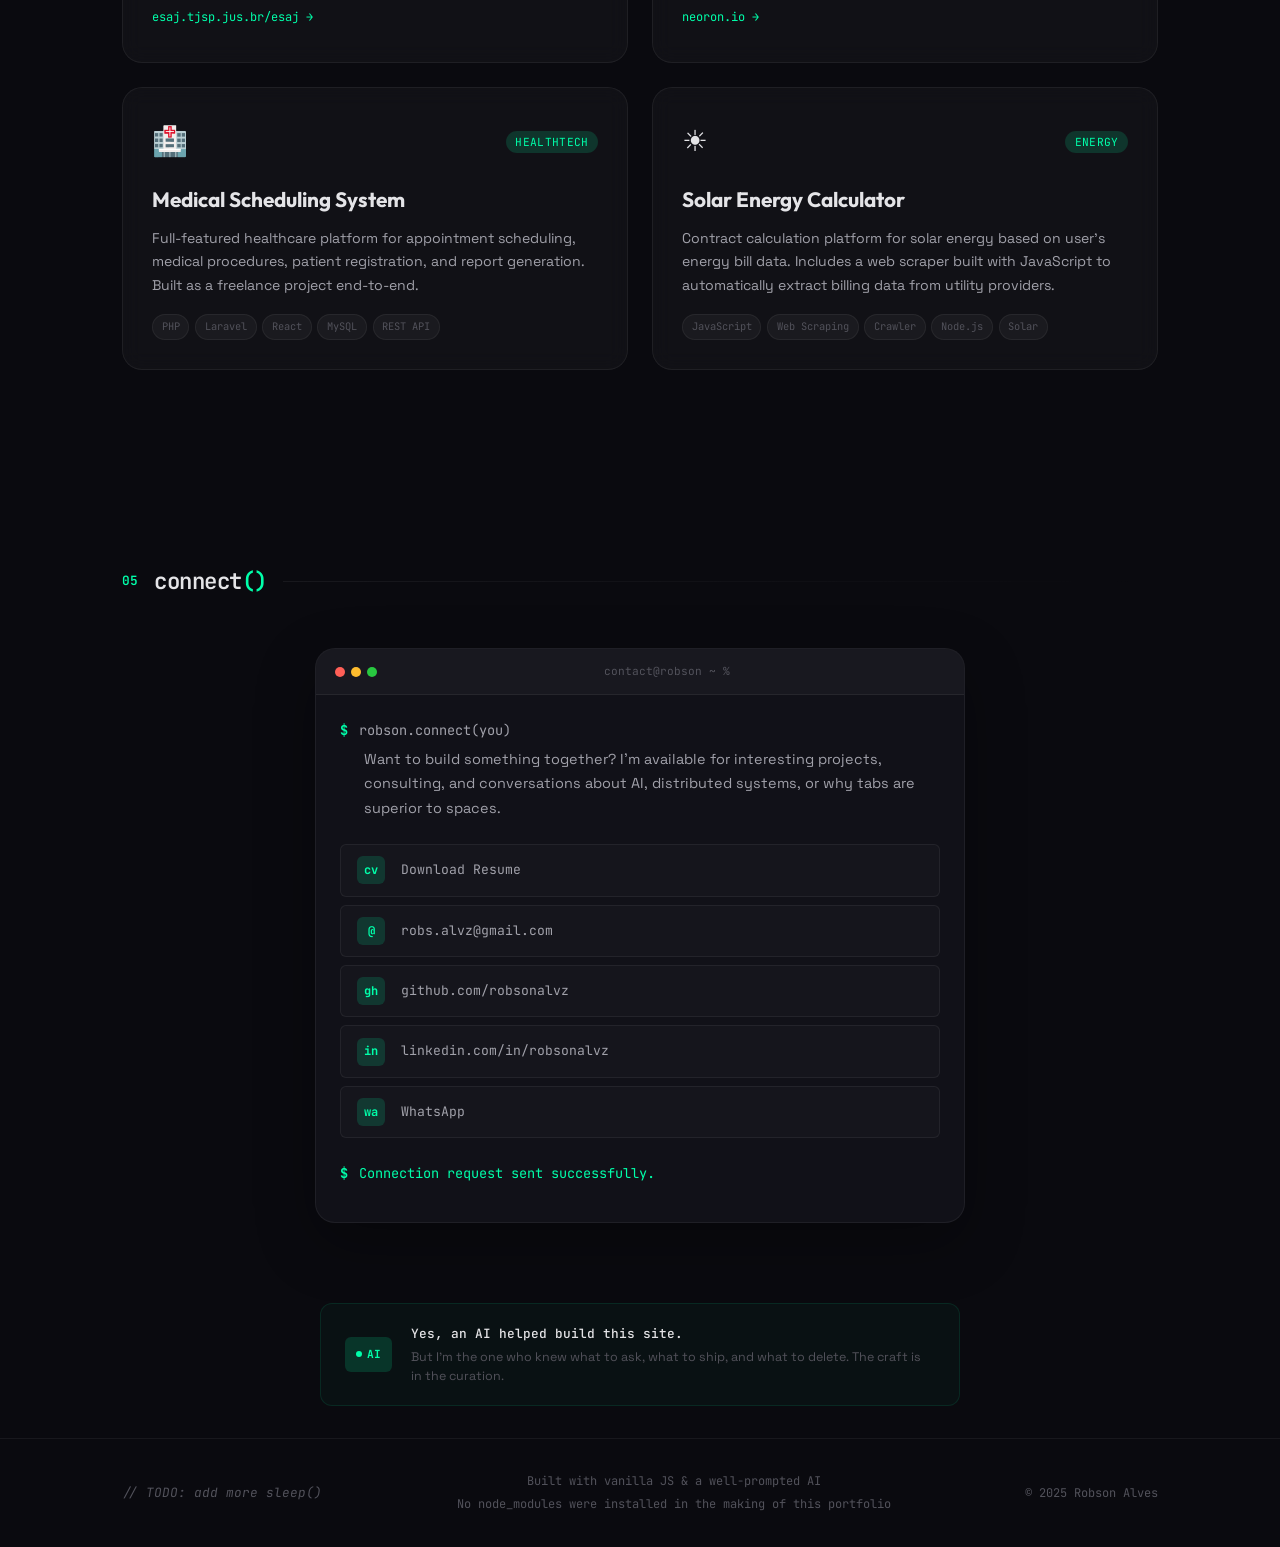
==== commit 67906402: "feat: add all" ====
--- a/index.html
+++ b/index.html
@@ -4,7 +4,7 @@
     <meta charset="UTF-8">
     <meta name="viewport" content="width=device-width, initial-scale=1.0">
     <title>Robson Alves — Software Engineer</title>
-    <meta name="description" content="Software Engineer at GoDaddy. Building payment systems, breaking monoliths, and mass-producing microservices since 2014.">
+    <meta name="description" content="Software Engineer at GoDaddy. Building real-time commerce platforms, event-driven pipelines, and AI-powered side projects.">
     <link rel="shortcut icon" href="images/favico/apple-icon-180x180.png">
     <link rel="preconnect" href="https://fonts.googleapis.com">
     <link rel="preconnect" href="https://fonts.gstatic.com" crossorigin>
@@ -103,8 +103,8 @@
                         payment platforms, and developer tools.
                     </p>
                     <p>
-                        Currently a Software Engineer at <span class="highlight">GoDaddy</span>, specializing in creating
-                        user-friendly payment systems and making the process as seamless as possible.
+                        Currently a Software Engineer at <span class="highlight">GoDaddy</span>, building real-time commerce
+                        reporting platforms and event-driven data pipelines for merchant analytics.
                     </p>
                     <p>
                         When I'm not shipping code, I'm probably building AI-powered side projects,
@@ -241,6 +241,7 @@
                     </div>
                     <div class="skill-tags">
                         <span class="skill-tag" data-level="advanced">SQL / MySQL</span>
+                        <span class="skill-tag" data-level="advanced">PostgreSQL</span>
                         <span class="skill-tag" data-level="advanced">MongoDB</span>
                         <span class="skill-tag" data-level="advanced">DynamoDB</span>
                         <span class="skill-tag" data-level="advanced">OpenSearch</span>
@@ -286,13 +287,14 @@
                         </div>
                         <span class="timeline-location">Remote</span>
                         <ul class="timeline-details">
-                            <li>Designed and implemented RESTful APIs in Java/Spring Boot for GoDaddy's Commerce 3rd Party Developer Ecosystem, increasing developer velocity by <span class="metric">30%</span> and reducing support dependency by decoupling service integrations</li>
+                            <li>Engineering the Commerce Reporting platform, a real-time BI system for merchants using event-driven data pipelines with <span class="highlight">Kafka</span>, <span class="highlight">AWS Lambda</span>, and <span class="highlight">DynamoDB</span></li>
+                            <li>Implemented Dual Projection architecture, projecting events into <span class="highlight">PostgreSQL</span> for relational queries and <span class="highlight">OpenSearch</span> for full-text analytics and time-series trends</li>
+                            <li>Designed and implemented RESTful APIs in Java/Spring Boot for GoDaddy's Commerce Developer Ecosystem, increasing developer velocity by <span class="metric">30%</span> and reducing support dependency</li>
                             <li>Built discount management engine handling complex pricing rules and promotional flows, directly contributing to <span class="metric">$500K+</span> in ARR</li>
-                            <li>Architected event-driven Billing API using <span class="highlight">Kafka</span> for async subscription lifecycle management, improving reliability and enabling real-time tracking at scale</li>
-                            <li>Led end-to-end quality engineering: regression, performance and load testing with JUnit, Mockito and JMeter; migrated CI/CD from Jenkins to <span class="highlight">GitHub Actions</span>, reducing build times and improving deployment frequency</li>
+                            <li>Managed scalable serverless infrastructure using <span class="highlight">AWS CDK</span>, orchestrating SQS-buffered processing and S3-based async reporting</li>
                         </ul>
                         <div class="timeline-tags">
-                            <span>Java</span><span>Spring Boot</span><span>Kafka</span><span>GraphQL</span><span>GitHub Actions</span>
+                            <span>Java</span><span>TypeScript</span><span>Node.js</span><span>AWS Lambda</span><span>Kafka</span><span>DynamoDB</span><span>OpenSearch</span><span>PostgreSQL</span><span>AWS CDK</span>
                         </div>
                     </div>
                 </div>
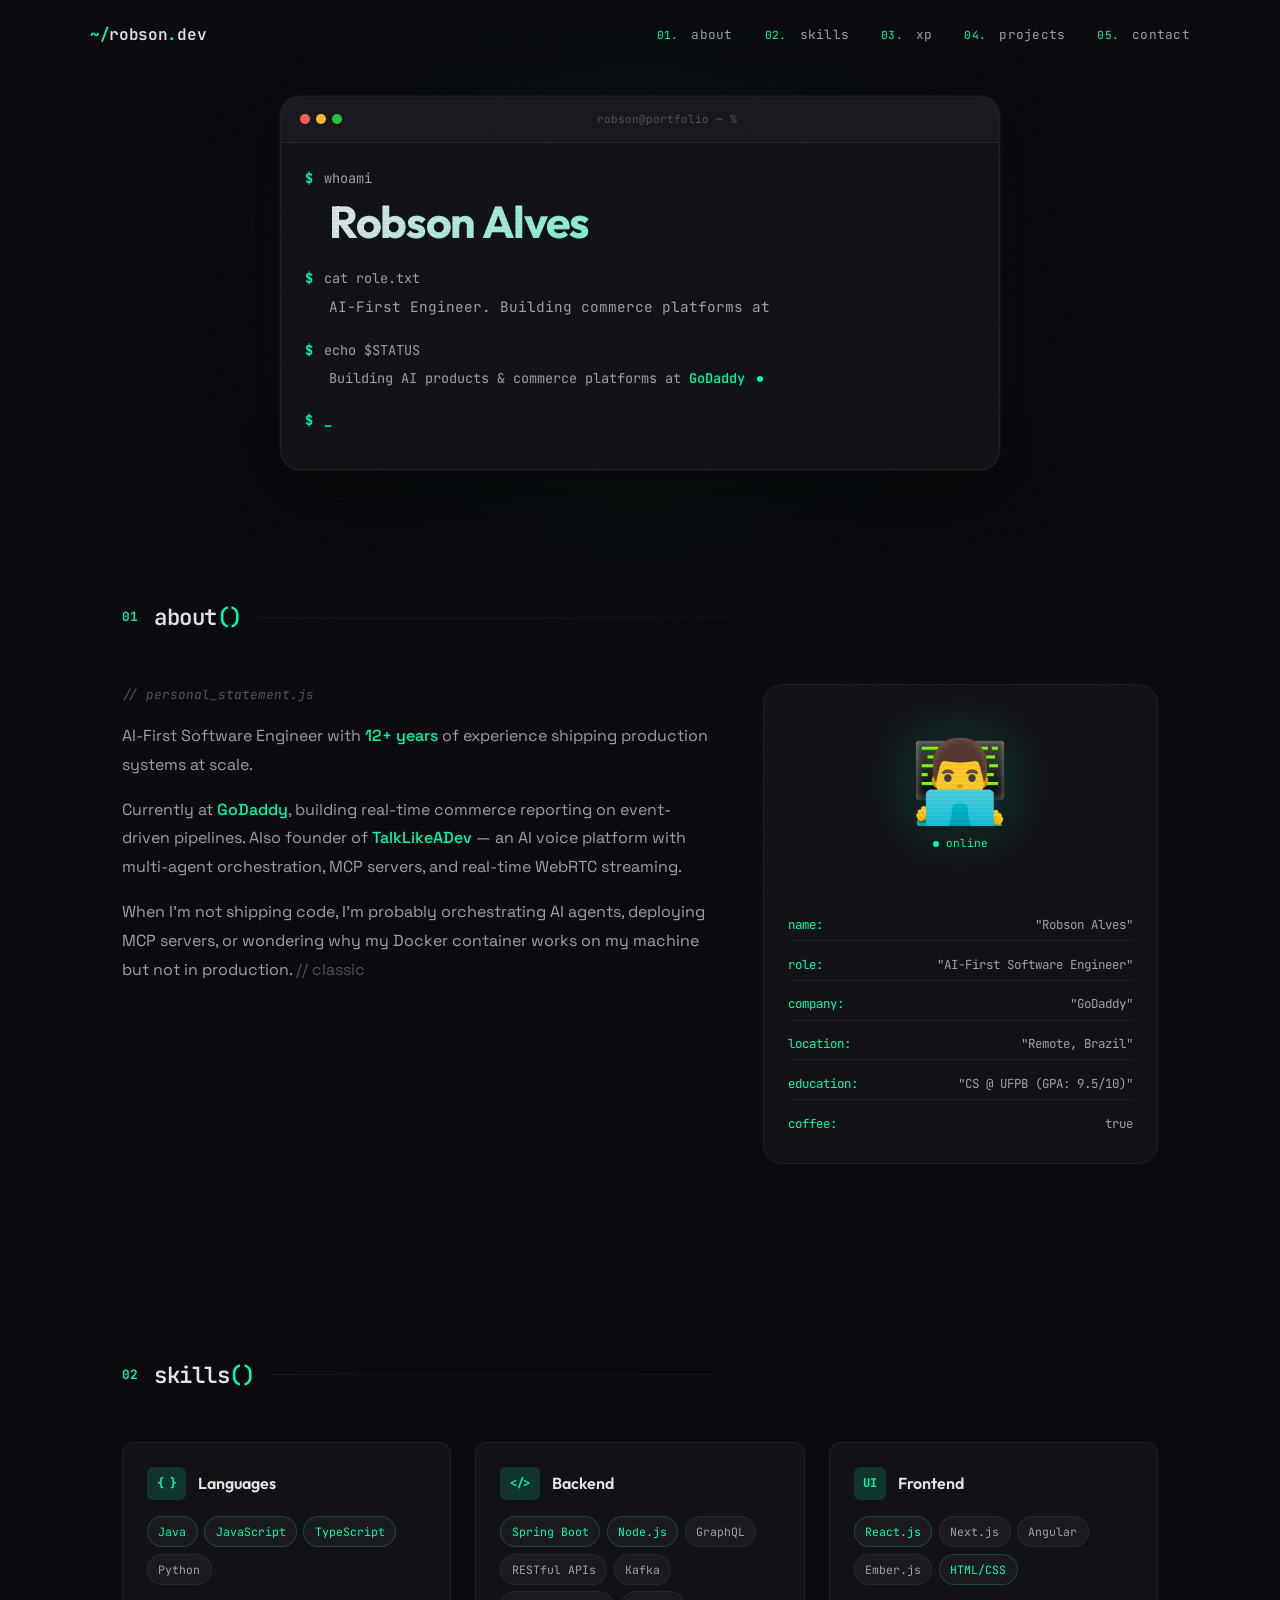
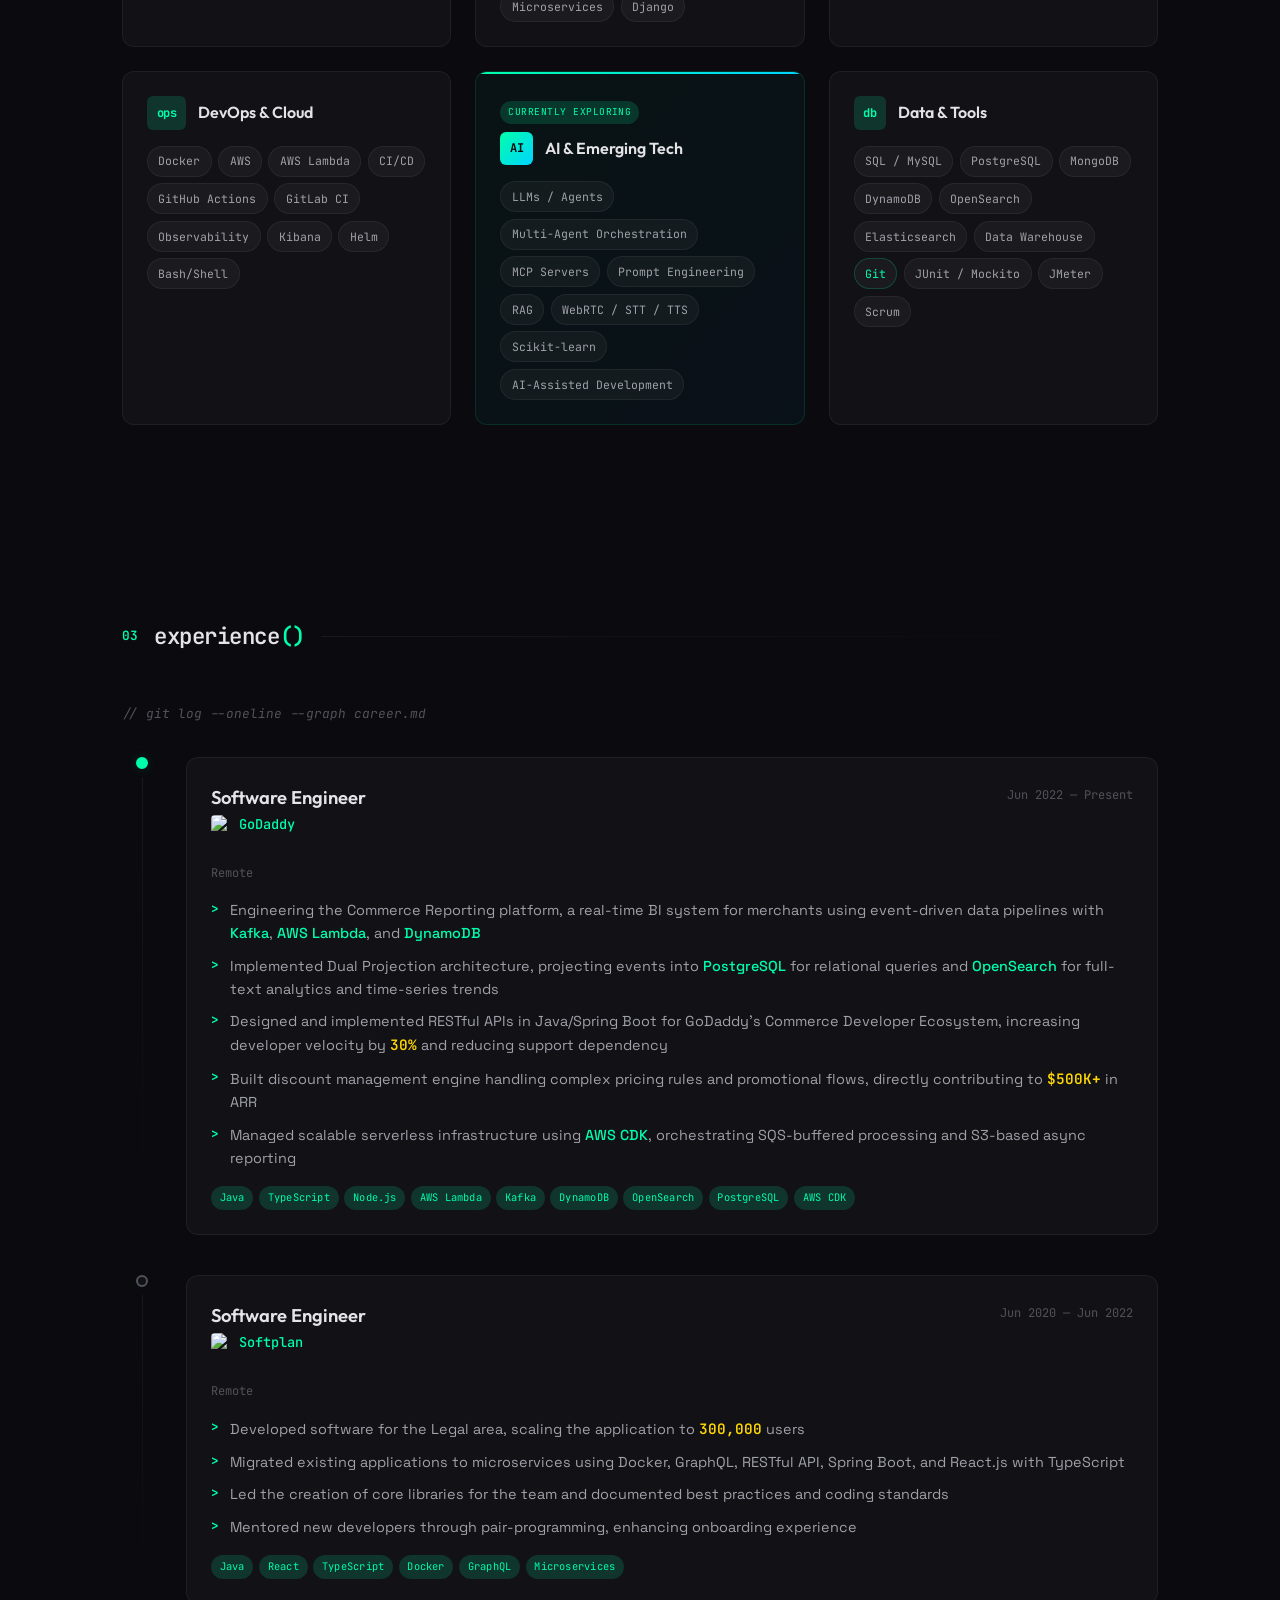
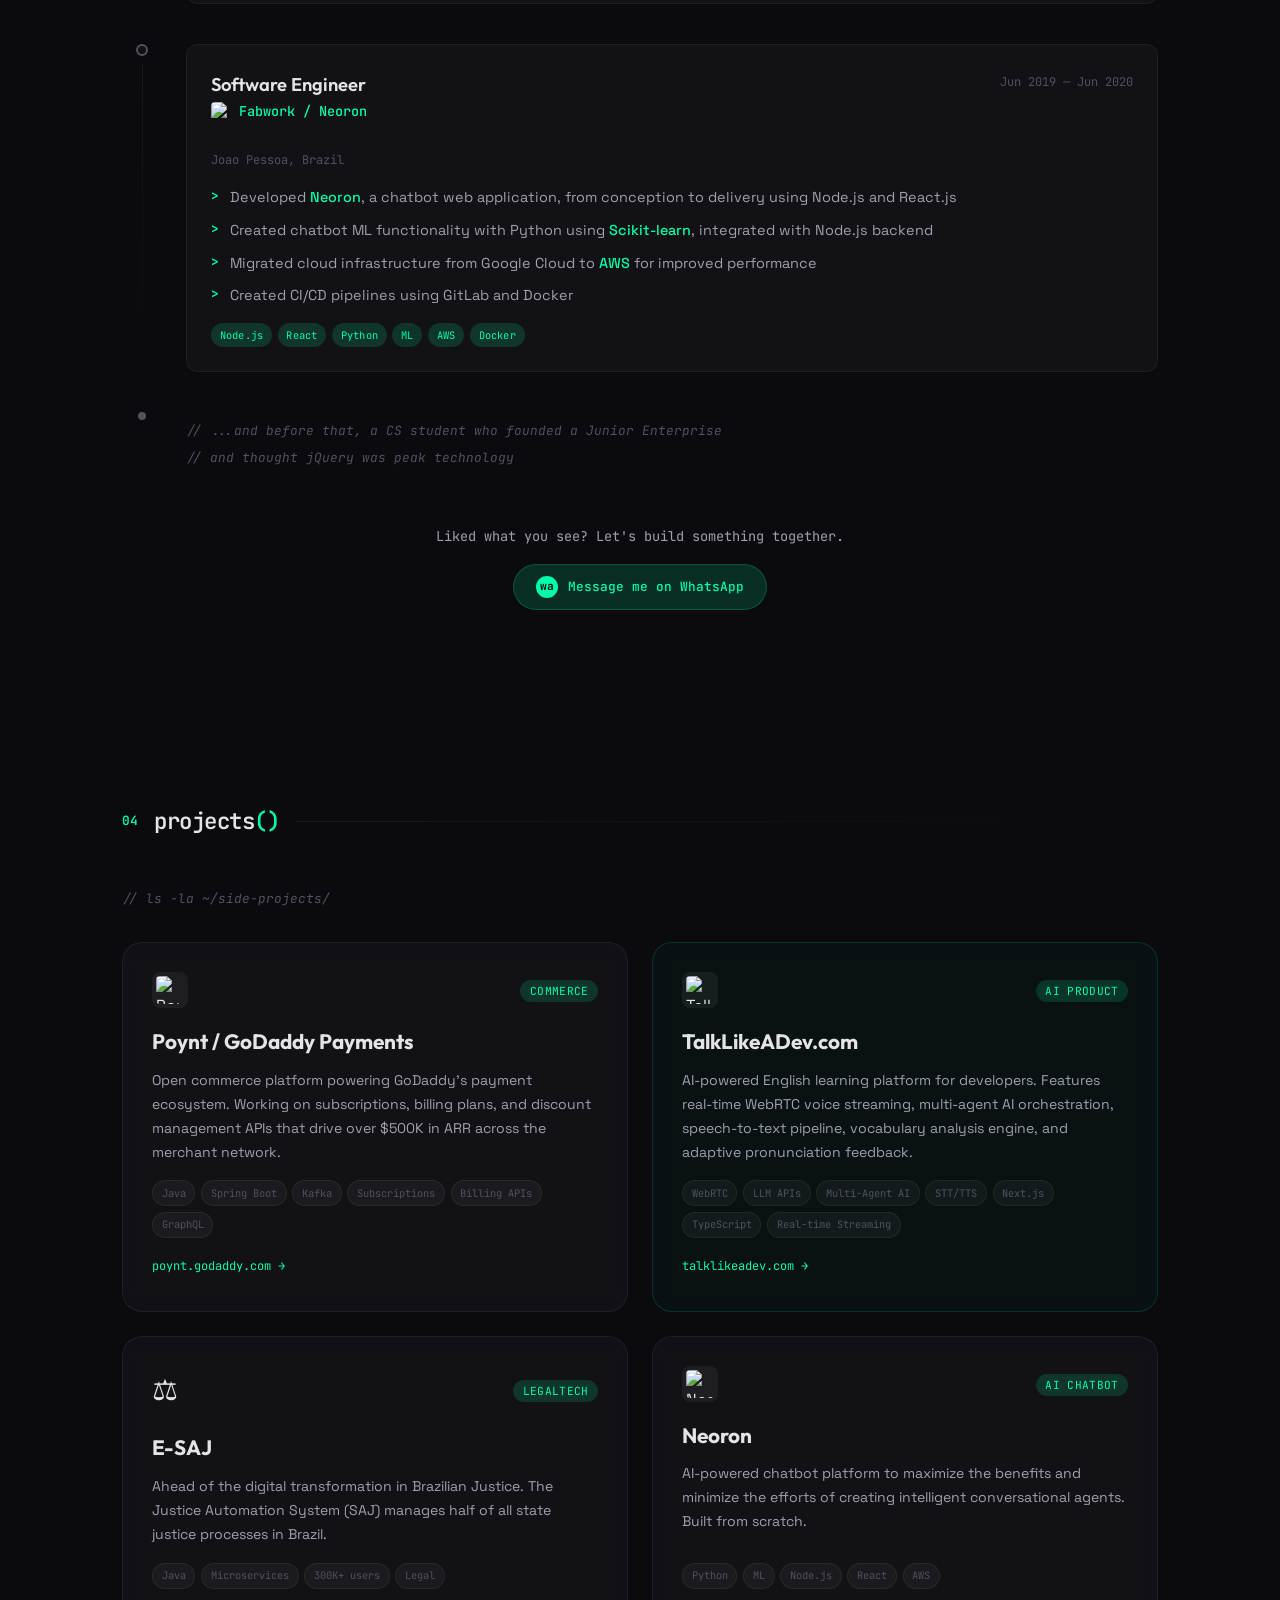
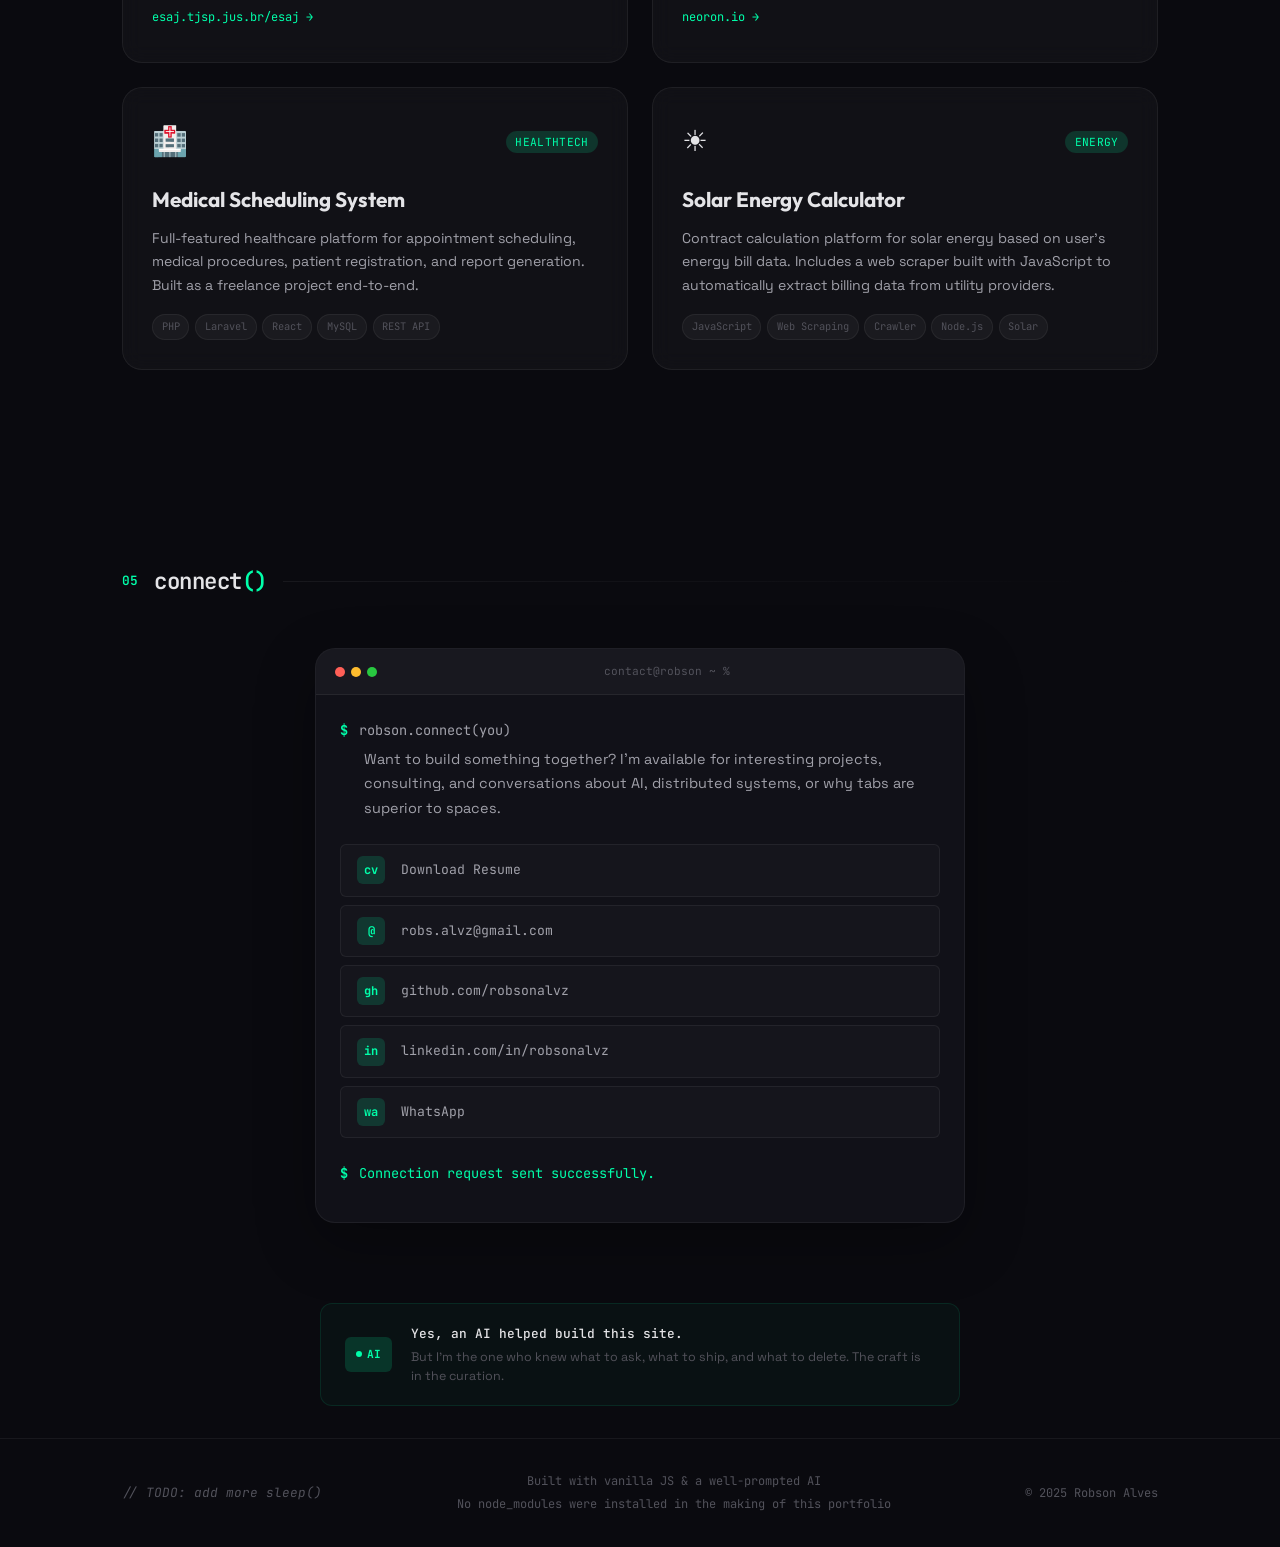
==== commit 3d75ef80: "fix: remove logica de hash" ====
--- a/index.html
+++ b/index.html
@@ -3,8 +3,8 @@
 <head>
     <meta charset="UTF-8">
     <meta name="viewport" content="width=device-width, initial-scale=1.0">
-    <title>Robson Alves — Software Engineer</title>
-    <meta name="description" content="Software Engineer at GoDaddy. Building real-time commerce platforms, event-driven pipelines, and AI-powered side projects.">
+    <title>Robson Alves — AI-First Software Engineer</title>
+    <meta name="description" content="AI-First Software Engineer. Building real-time commerce platforms at GoDaddy and AI-powered products with multi-agent orchestration, MCP servers, and real-time voice streaming.">
     <link rel="shortcut icon" href="images/favico/apple-icon-180x180.png">
     <link rel="preconnect" href="https://fonts.googleapis.com">
     <link rel="preconnect" href="https://fonts.gstatic.com" crossorigin>
@@ -77,7 +77,7 @@
                     <span class="command">echo $STATUS</span>
                 </div>
                 <div class="terminal-output fade-in-delayed-2">
-                    <p class="hero-status">Currently mass-producing microservices at <span class="highlight">GoDaddy</span> <span class="blink-dot"></span></p>
+                    <p class="hero-status">Building AI products & commerce platforms at <span class="highlight">GoDaddy</span> <span class="blink-dot"></span></p>
                 </div>
                 <div class="terminal-line fade-in-delayed-3">
                     <span class="prompt-symbol">$</span>
@@ -99,16 +99,17 @@
                 <div class="about-text reveal">
                     <div class="code-comment">// personal_statement.js</div>
                     <p>
-                        Software Engineer with <span class="highlight">12+ years</span> of experience building scalable systems,
-                        payment platforms, and developer tools.
+                        AI-First Software Engineer with <span class="highlight">12+ years</span> of experience shipping
+                        production systems at scale.
                     </p>
                     <p>
-                        Currently a Software Engineer at <span class="highlight">GoDaddy</span>, building real-time commerce
-                        reporting platforms and event-driven data pipelines for merchant analytics.
+                        Currently at <span class="highlight">GoDaddy</span>, building real-time commerce
+                        reporting on event-driven pipelines. Also founder of <span class="highlight">TalkLikeADev</span> &mdash;
+                        an AI voice platform with multi-agent orchestration, MCP servers, and real-time WebRTC streaming.
                     </p>
                     <p>
-                        When I'm not shipping code, I'm probably building AI-powered side projects,
-                        exploring MCP servers, or wondering why my Docker container works on my machine
+                        When I'm not shipping code, I'm probably orchestrating AI agents,
+                        deploying MCP servers, or wondering why my Docker container works on my machine
                         but not in production. <span class="muted">// classic</span>
                     </p>
                 </div>
@@ -125,7 +126,7 @@
                             </div>
                             <div class="info-row">
                                 <span class="info-key">role:</span>
-                                <span class="info-value">"Software Engineer"</span>
+                                <span class="info-value">"AI-First Software Engineer"</span>
                             </div>
                             <div class="info-row">
                                 <span class="info-key">company:</span>
